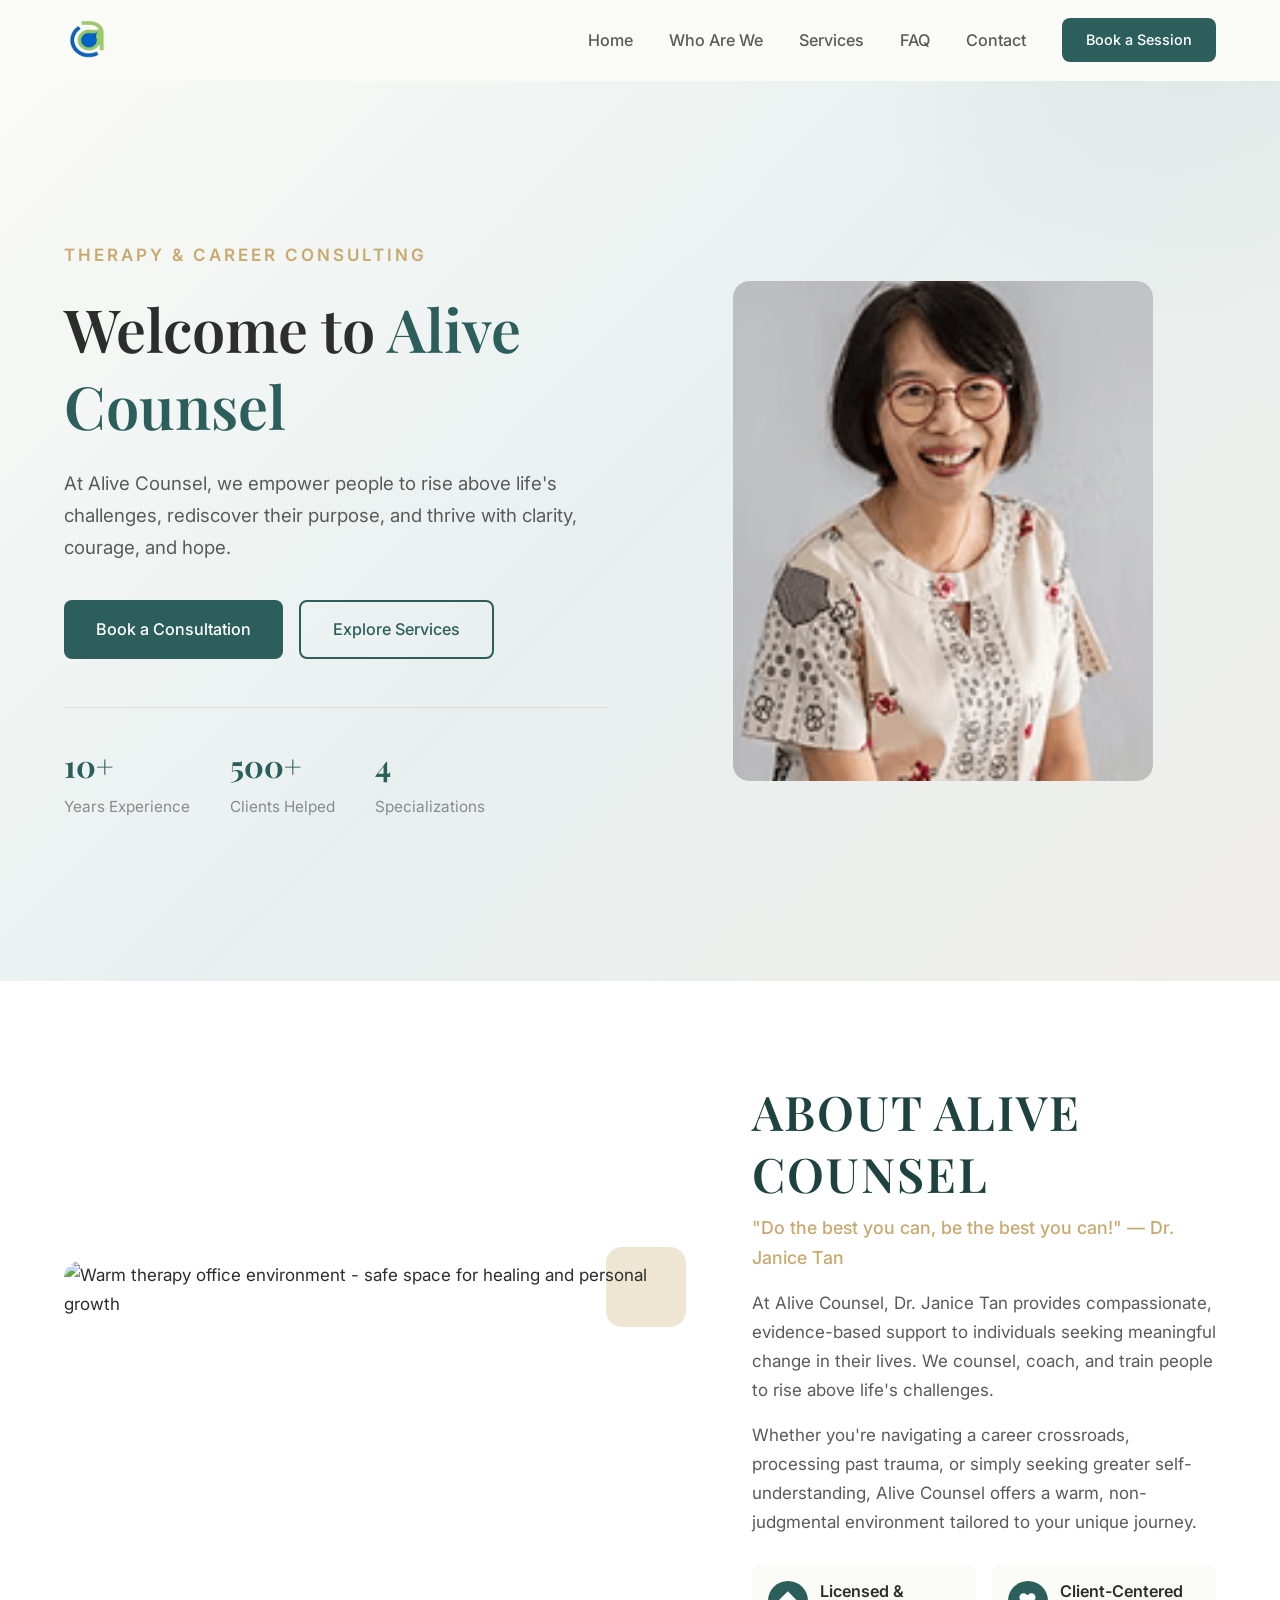
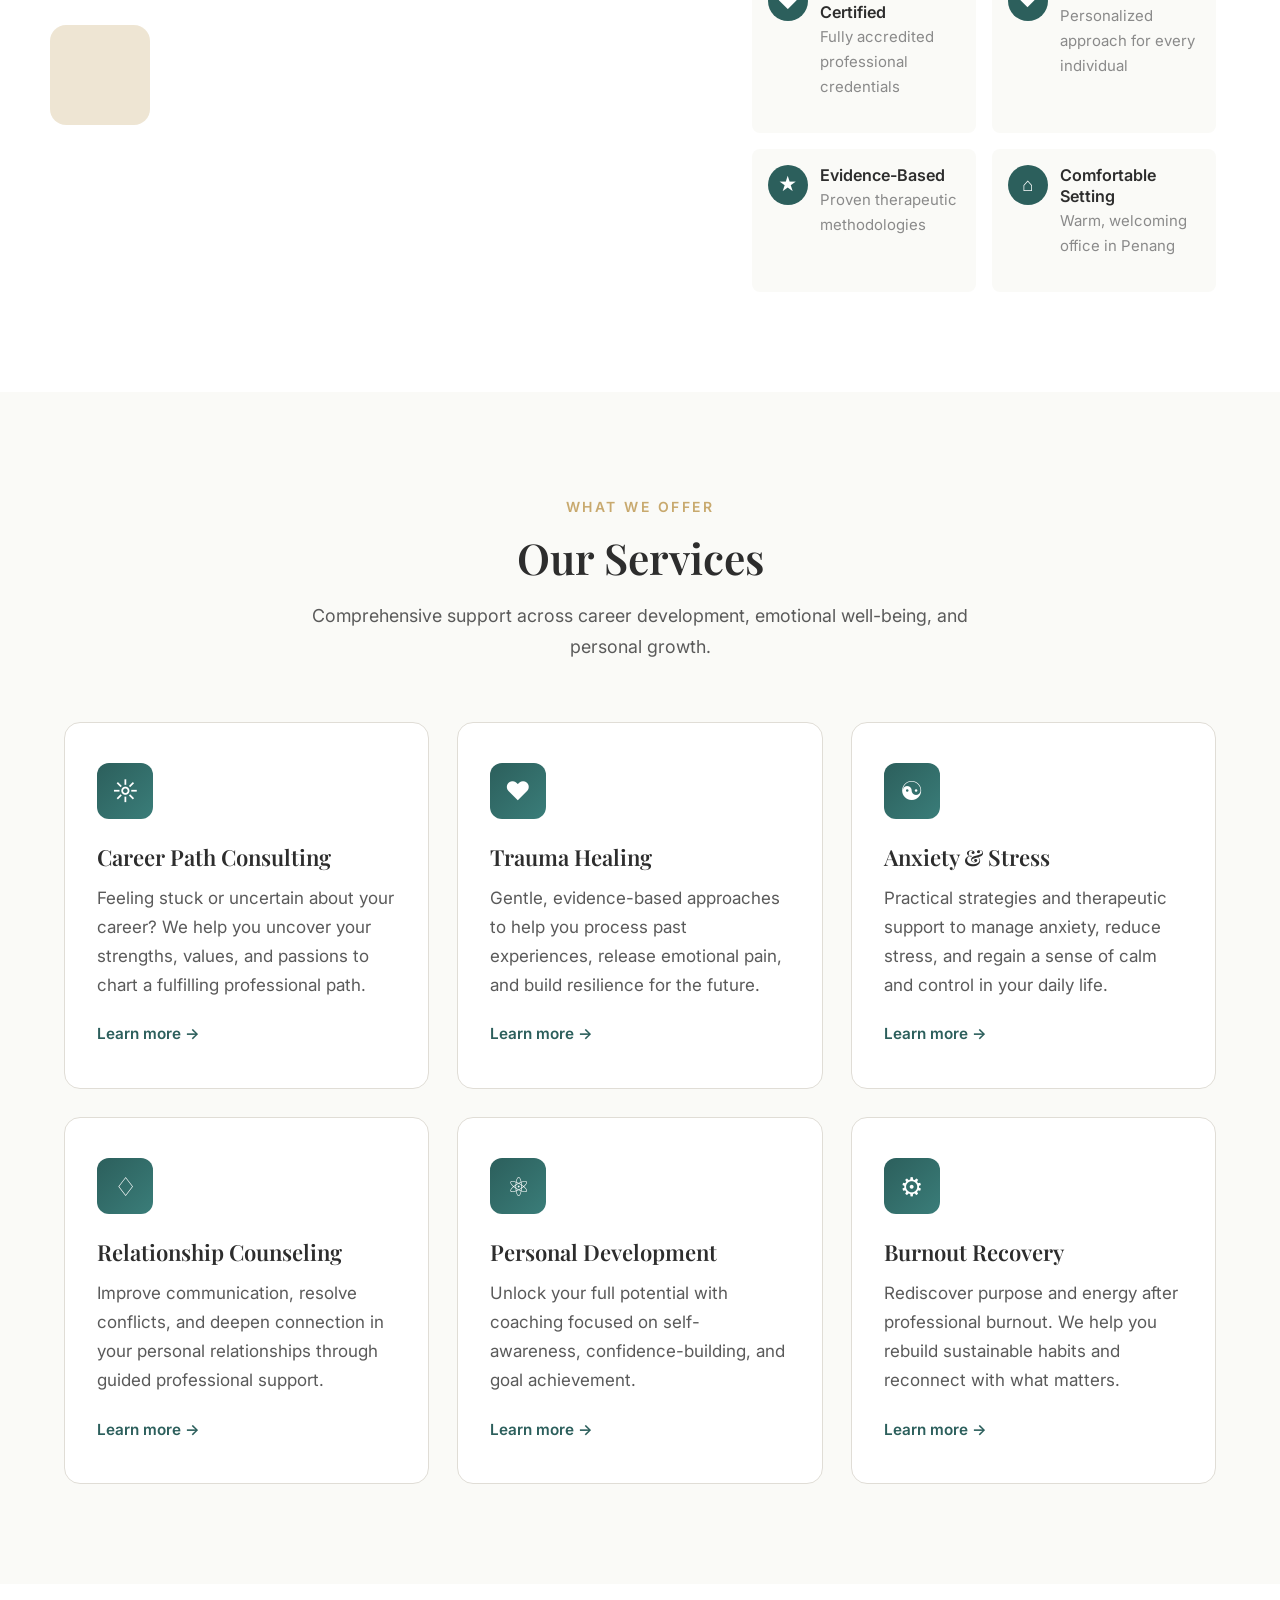
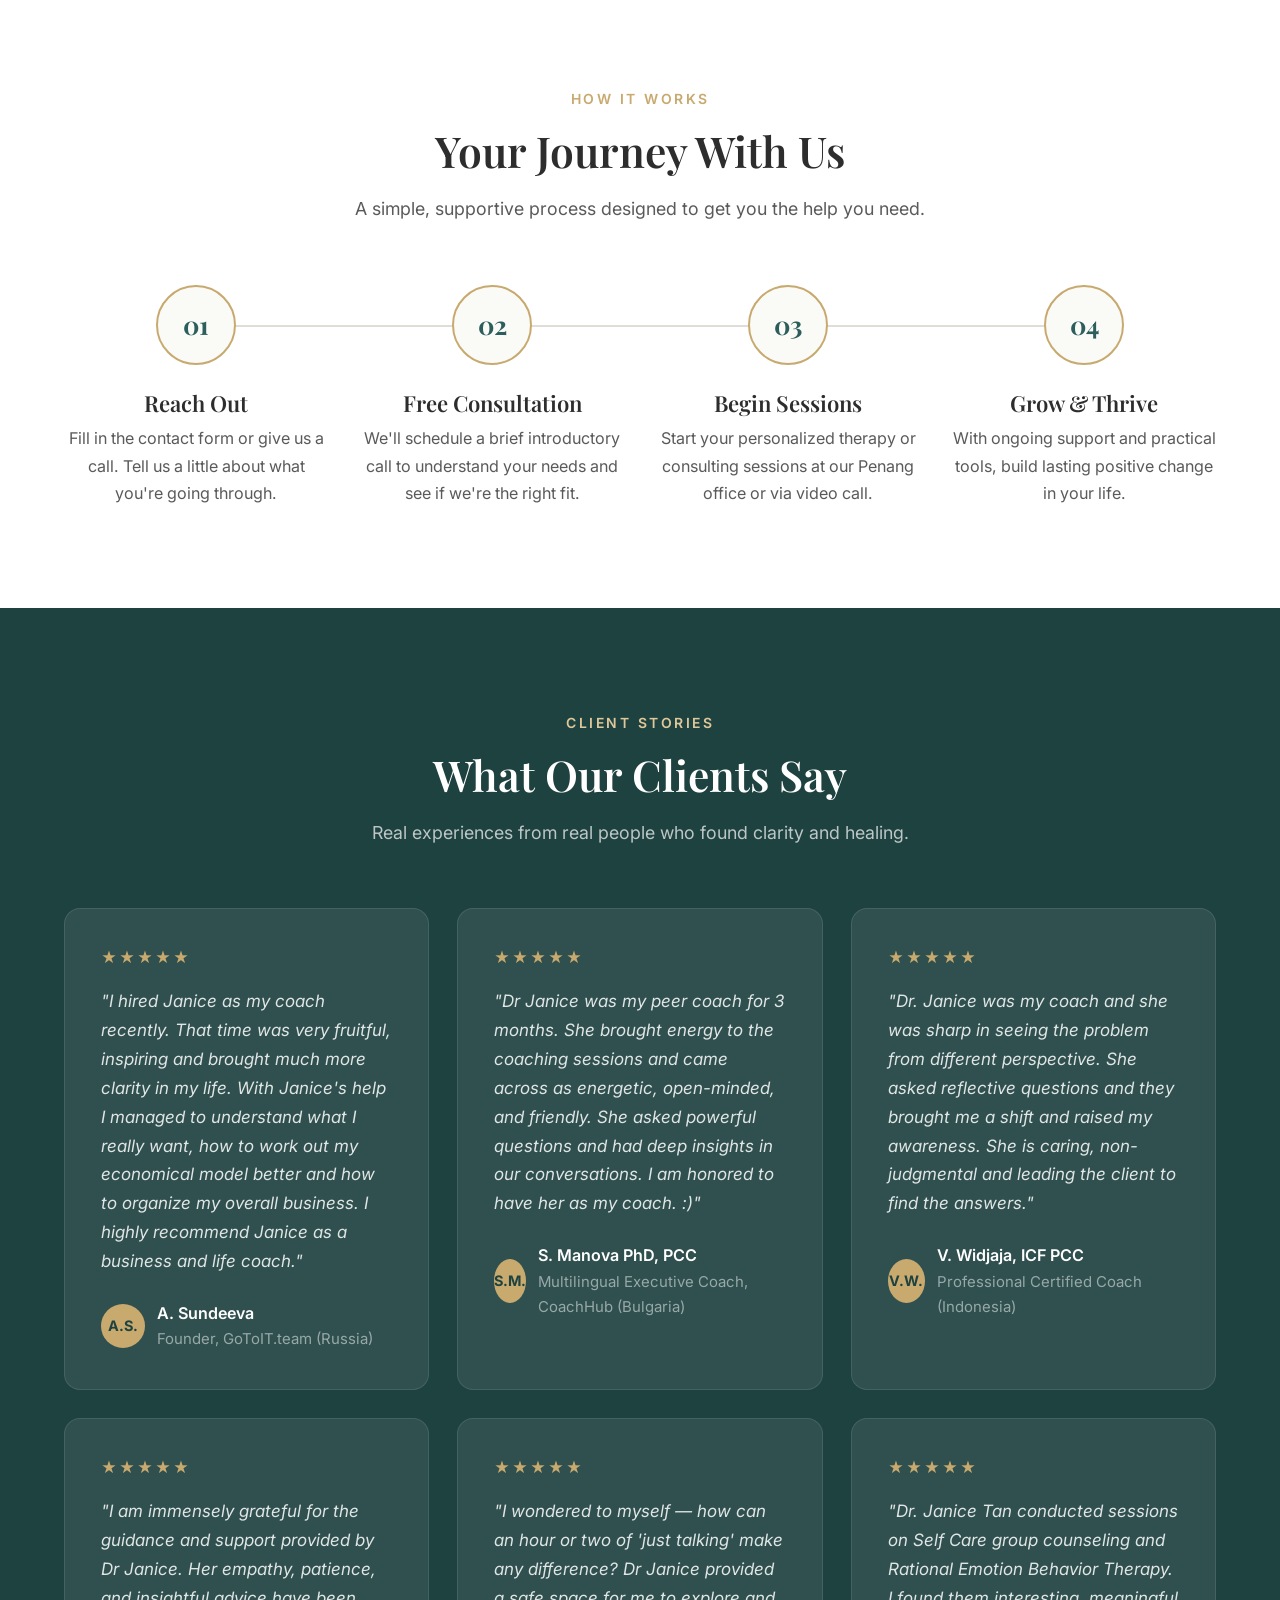
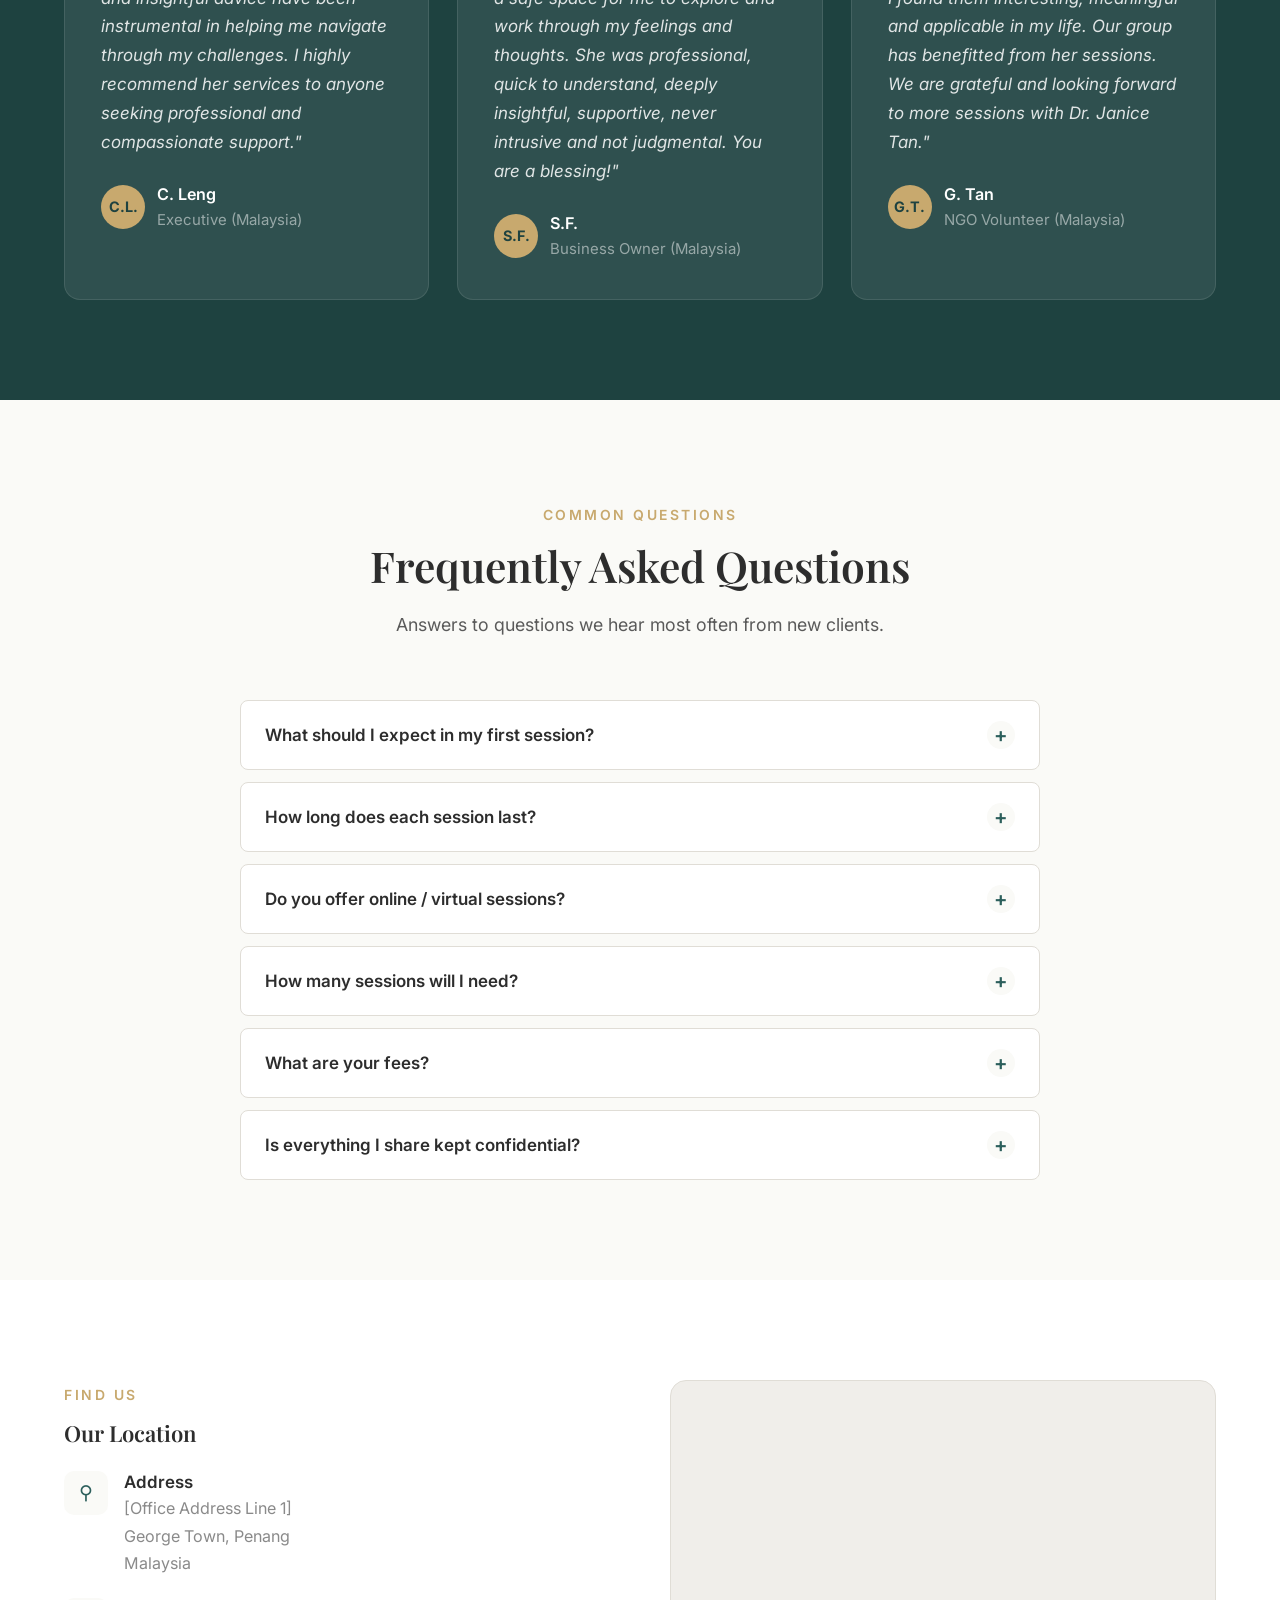
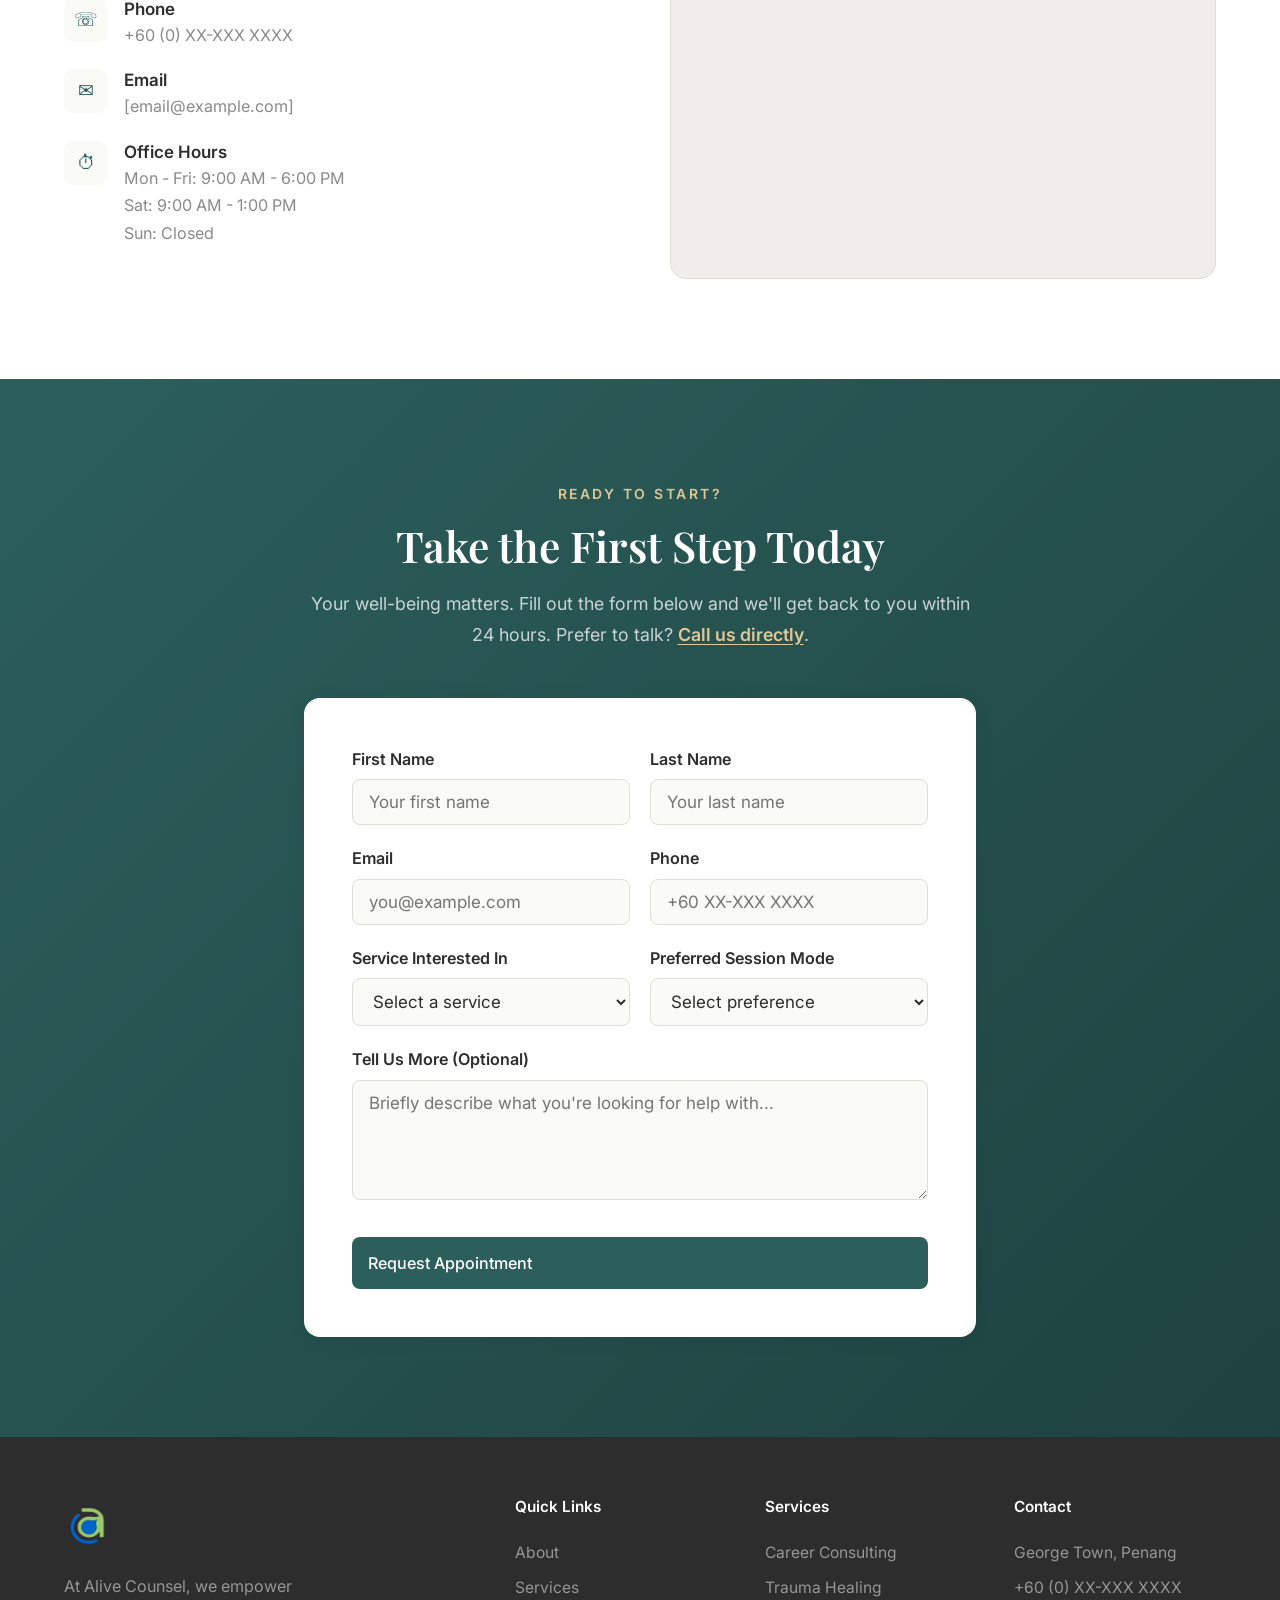
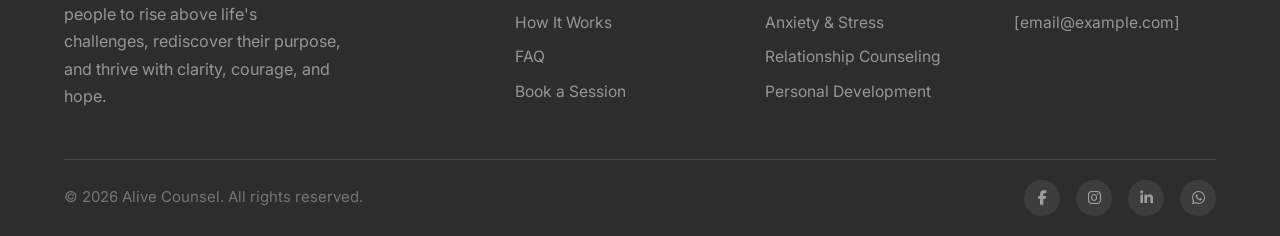
==== index.html @ e2c05054 "feat: initial Alive Counsel website Co-Authored-By: Claude Opus 4.6 <noreply@anthropic.com>" ====
<!DOCTYPE html>
<html lang="en">
<head>
  <meta charset="UTF-8">
  <meta name="viewport" content="width=device-width, initial-scale=1.0">
  <title>Alive Counsel | Counsel, Coach & Train - Dr. Janice Tan | Penang, Malaysia</title>
  <meta name="description" content="Alive Counsel empowers people to rise above life's challenges, rediscover their purpose, and thrive with clarity, courage, and hope. Counsel, Coach & Train with Dr. Janice Tan in Penang, Malaysia.">
  <meta name="keywords" content="counseling Penang, coaching Malaysia, training, Dr Janice Tan, Alive Counsel, life coach Penang, therapist Penang, career consulting Penang">
  <link rel="canonical" href="https://www.alivecounsel.com/">

  <!-- Open Graph -->
  <meta property="og:type" content="website">
  <meta property="og:title" content="Alive Counsel | Counsel, Coach & Train - Dr. Janice Tan">
  <meta property="og:description" content="At Alive Counsel, we empower people to rise above life's challenges, rediscover their purpose, and thrive with clarity, courage, and hope.">
  <meta property="og:url" content="https://www.alivecounsel.com/">
  <meta property="og:site_name" content="Alive Counsel - Dr. Janice Tan">
  <meta property="og:locale" content="en_MY">
  <meta property="og:image" content="https://www.alivecounsel.com/og-image.jpg">
  <meta property="og:image:width" content="1200">
  <meta property="og:image:height" content="630">
  <meta property="og:image:alt" content="Alive Counsel - Dr. Janice Tan - Counsel, Coach & Train">

  <!-- Twitter Card -->
  <meta name="twitter:card" content="summary_large_image">
  <meta name="twitter:title" content="Alive Counsel | Counsel, Coach & Train - Dr. Janice Tan">
  <meta name="twitter:description" content="At Alive Counsel, we empower people to rise above life's challenges, rediscover their purpose, and thrive with clarity, courage, and hope.">
  <meta name="twitter:image" content="https://www.alivecounsel.com/og-image.jpg">

  <!-- Favicon -->
  <link rel="icon" type="image/svg+xml" href="favicon.svg">
  <link rel="icon" type="image/png" sizes="32x32" href="favicon-32x32.png">
  <link rel="apple-touch-icon" sizes="180x180" href="apple-touch-icon.png">

  <link rel="preconnect" href="https://fonts.googleapis.com">
  <link rel="preconnect" href="https://fonts.gstatic.com" crossorigin>
  <link href="https://fonts.googleapis.com/css2?family=Inter:wght@400;500;600;700&family=Playfair+Display:wght@500;600;700&display=swap" rel="stylesheet">
  <link rel="stylesheet" href="style.css">
  <link rel="stylesheet" href="https://cdnjs.cloudflare.com/ajax/libs/font-awesome/6.5.1/css/all.min.css">

  <!-- Structured Data: LocalBusiness -->
  <script type="application/ld+json">
  {
    "@context": "https://schema.org",
    "@type": "ProfessionalService",
    "name": "Alive Counsel - Dr. Janice Tan",
    "description": "At Alive Counsel, we empower people to rise above life's challenges, rediscover their purpose, and thrive with clarity, courage, and hope. Counsel, Coach & Train.",
    "url": "https://www.alivecounsel.com",
    "telephone": "+60-0XX-XXX-XXXX",
    "email": "email@example.com",
    "address": {
      "@type": "PostalAddress",
      "streetAddress": "Office Address Line 1",
      "addressLocality": "George Town",
      "addressRegion": "Penang",
      "addressCountry": "MY"
    },
    "geo": {
      "@type": "GeoCoordinates",
      "latitude": 5.4370,
      "longitude": 100.3068
    },
    "openingHoursSpecification": [
      {
        "@type": "OpeningHoursSpecification",
        "dayOfWeek": ["Monday", "Tuesday", "Wednesday", "Thursday", "Friday"],
        "opens": "09:00",
        "closes": "18:00"
      },
      {
        "@type": "OpeningHoursSpecification",
        "dayOfWeek": "Saturday",
        "opens": "09:00",
        "closes": "13:00"
      }
    ],
    "priceRange": "$$",
    "image": "https://www.alivecounsel.com/og-image.jpg",
    "sameAs": []
  }
  </script>

  <!-- Structured Data: FAQPage -->
  <script type="application/ld+json">
  {
    "@context": "https://schema.org",
    "@type": "FAQPage",
    "mainEntity": [
      {
        "@type": "Question",
        "name": "What should I expect in my first session?",
        "acceptedAnswer": {
          "@type": "Answer",
          "text": "Your first session is all about getting to know each other. We'll discuss what brought you here, your goals, and any concerns you may have. There's no pressure to share more than you're comfortable with. It's a safe, confidential space."
        }
      },
      {
        "@type": "Question",
        "name": "How long does each session last?",
        "acceptedAnswer": {
          "@type": "Answer",
          "text": "Individual sessions typically run for 50-60 minutes. Career consulting sessions may be extended to 90 minutes depending on the scope of work. We'll agree on the best format during your initial consultation."
        }
      },
      {
        "@type": "Question",
        "name": "Do you offer online / virtual sessions?",
        "acceptedAnswer": {
          "@type": "Answer",
          "text": "Yes, we offer both in-person sessions at our Penang office and virtual sessions via secure video call. Virtual sessions are available for clients within Malaysia and internationally."
        }
      },
      {
        "@type": "Question",
        "name": "How many sessions will I need?",
        "acceptedAnswer": {
          "@type": "Answer",
          "text": "This varies greatly from person to person. Some clients find clarity in 4-6 sessions, while others benefit from longer-term support. We'll work together to create a plan that suits your needs and revisit it regularly."
        }
      },
      {
        "@type": "Question",
        "name": "What are your fees?",
        "acceptedAnswer": {
          "@type": "Answer",
          "text": "Session fees vary by service type. Please contact us for current pricing. We believe quality mental health support should be accessible and are happy to discuss options during your free initial consultation."
        }
      },
      {
        "@type": "Question",
        "name": "Is everything I share kept confidential?",
        "acceptedAnswer": {
          "@type": "Answer",
          "text": "Absolutely. Confidentiality is a cornerstone of our practice. Everything discussed in sessions is strictly confidential, with only the legal exceptions required by Malaysian law (e.g., imminent harm). We'll explain this in full during your first visit."
        }
      }
    ]
  }
  </script>
</head>
<body>

  <!-- ===== NAVBAR ===== -->
  <nav class="navbar" id="navbar">
    <div class="container">
      <a href="#" class="nav-logo"><img src="Assets/logo-removebg-preview.png" alt="Alive Counsel Logo"></a>
      <ul class="nav-links" id="navLinks">
        <li><a href="#hero">Home</a></li>
        <li><a href="#about">Who Are We</a></li>
        <li><a href="#services">Services</a></li>
        <li><a href="#faq">FAQ</a></li>
        <li><a href="#location">Contact</a></li>
        <li><a href="#contact" class="btn btn-primary nav-cta">Book a Session</a></li>
      </ul>
      <button class="mobile-toggle" id="mobileToggle" aria-label="Toggle menu">
        <span></span>
        <span></span>
        <span></span>
      </button>
    </div>
  </nav>

  <!-- ===== HERO ===== -->
  <section class="hero" id="hero">
    <div class="container">
      <div class="hero-content">
        <span class="section-label"> Therapy & Career Consulting</span>
        <h1>Welcome to <span>Alive Counsel</span></h1>
        <p>At Alive Counsel, we empower people to rise above life's challenges, rediscover their purpose, and thrive with clarity, courage, and hope.</p>
        <div class="hero-buttons">
          <a href="#contact" class="btn btn-primary">Book a Consultation</a>
          <a href="#services" class="btn btn-outline">Explore Services</a>
        </div>
        <div class="hero-stats">
          <div class="hero-stat">
            <strong>10+</strong>
            <span>Years Experience</span>
          </div>
          <div class="hero-stat">
            <strong>500+</strong>
            <span>Clients Helped</span>
          </div>
          <div class="hero-stat">
            <strong>4</strong>
            <span>Specializations</span>
          </div>
        </div>
      </div>
      <div class="hero-image">
        <div class="hero-image-wrapper">
          <img src="Assets/DrJanice.png" alt="Dr. Janice Tan - Alive Counsel" width="420" height="500" loading="eager">
        </div>
      </div>
    </div>
  </section>

  <!-- ===== ABOUT ===== -->
  <section class="about section" id="about">
    <div class="container">
      <div class="about-image-wrap">
        <div class="about-image">
          <img src="https://tandempsychology.com/wp-content/uploads/2024/02/AdobeStock_625050502-1024x758.jpeg" alt="Warm therapy office environment - safe space for healing and personal growth" width="1024" height="758" loading="lazy">
        </div>
      </div>
      <div class="about-content">
        <h2 class="about-title">About Alive Counsel</h2>
        <p class="about-subtitle">"Do the best you can, be the best you can!" &mdash; Dr. Janice Tan</p>
        <p>At Alive Counsel, Dr. Janice Tan provides compassionate, evidence-based support to individuals seeking meaningful change in their lives. We counsel, coach, and train people to rise above life's challenges.</p>
        <p>Whether you're navigating a career crossroads, processing past trauma, or simply seeking greater self-understanding, Alive Counsel offers a warm, non-judgmental environment tailored to your unique journey.</p>
        <div class="about-highlights">
          <div class="about-highlight">
            <div class="about-highlight-icon">&#9670;</div>
            <div>
              <h4>Licensed & Certified</h4>
              <p>Fully accredited professional credentials</p>
            </div>
          </div>
          <div class="about-highlight">
            <div class="about-highlight-icon">&#9829;</div>
            <div>
              <h4>Client-Centered</h4>
              <p>Personalized approach for every individual</p>
            </div>
          </div>
          <div class="about-highlight">
            <div class="about-highlight-icon">&#9733;</div>
            <div>
              <h4>Evidence-Based</h4>
              <p>Proven therapeutic methodologies</p>
            </div>
          </div>
          <div class="about-highlight">
            <div class="about-highlight-icon">&#8962;</div>
            <div>
              <h4>Comfortable Setting</h4>
              <p>Warm, welcoming office in Penang</p>
            </div>
          </div>
        </div>
      </div>
    </div>
  </section>

  <!-- ===== SERVICES ===== -->
  <section class="services section" id="services">
    <div class="container">
      <div class="section-header">
        <span class="section-label">What We Offer</span>
        <h2>Our Services</h2>
        <p>Comprehensive support across career development, emotional well-being, and personal growth.</p>
      </div>
      <div class="services-grid">

        <div class="service-card">
          <div class="service-icon">&#9788;</div>
          <h3>Career Path Consulting</h3>
          <p>Feeling stuck or uncertain about your career? We help you uncover your strengths, values, and passions to chart a fulfilling professional path.</p>
          <a href="#contact" class="service-link">Learn more &rarr;</a>
        </div>

        <div class="service-card">
          <div class="service-icon">&#10084;</div>
          <h3>Trauma Healing</h3>
          <p>Gentle, evidence-based approaches to help you process past experiences, release emotional pain, and build resilience for the future.</p>
          <a href="#contact" class="service-link">Learn more &rarr;</a>
        </div>

        <div class="service-card">
          <div class="service-icon">&#9775;</div>
          <h3>Anxiety & Stress</h3>
          <p>Practical strategies and therapeutic support to manage anxiety, reduce stress, and regain a sense of calm and control in your daily life.</p>
          <a href="#contact" class="service-link">Learn more &rarr;</a>
        </div>

        <div class="service-card">
          <div class="service-icon">&#9826;</div>
          <h3>Relationship Counseling</h3>
          <p>Improve communication, resolve conflicts, and deepen connection in your personal relationships through guided professional support.</p>
          <a href="#contact" class="service-link">Learn more &rarr;</a>
        </div>

        <div class="service-card">
          <div class="service-icon">&#9883;</div>
          <h3>Personal Development</h3>
          <p>Unlock your full potential with coaching focused on self-awareness, confidence-building, and goal achievement.</p>
          <a href="#contact" class="service-link">Learn more &rarr;</a>
        </div>

        <div class="service-card">
          <div class="service-icon">&#9881;</div>
          <h3>Burnout Recovery</h3>
          <p>Rediscover purpose and energy after professional burnout. We help you rebuild sustainable habits and reconnect with what matters.</p>
          <a href="#contact" class="service-link">Learn more &rarr;</a>
        </div>

      </div>
    </div>
  </section>

  <!-- ===== HOW IT WORKS ===== -->
  <section class="process section" id="process">
    <div class="container">
      <div class="section-header">
        <span class="section-label">How It Works</span>
        <h2>Your Journey With Us</h2>
        <p>A simple, supportive process designed to get you the help you need.</p>
      </div>
      <div class="process-steps">
        <div class="process-step">
          <div class="step-number">01</div>
          <h3>Reach Out</h3>
          <p>Fill in the contact form or give us a call. Tell us a little about what you're going through.</p>
        </div>
        <div class="process-step">
          <div class="step-number">02</div>
          <h3>Free Consultation</h3>
          <p>We'll schedule a brief introductory call to understand your needs and see if we're the right fit.</p>
        </div>
        <div class="process-step">
          <div class="step-number">03</div>
          <h3>Begin Sessions</h3>
          <p>Start your personalized therapy or consulting sessions at our Penang office or via video call.</p>
        </div>
        <div class="process-step">
          <div class="step-number">04</div>
          <h3>Grow & Thrive</h3>
          <p>With ongoing support and practical tools, build lasting positive change in your life.</p>
        </div>
      </div>
    </div>
  </section>

  <!-- ===== TESTIMONIALS ===== -->
  <section class="testimonials section" id="testimonials">
    <div class="container">
      <div class="section-header">
        <span class="section-label">Client Stories</span>
        <h2>What Our Clients Say</h2>
        <p>Real experiences from real people who found clarity and healing.</p>
      </div>
      <div class="testimonials-grid">
        <div class="testimonial-card">
          <div class="testimonial-stars">&#9733;&#9733;&#9733;&#9733;&#9733;</div>
          <blockquote>"I hired Janice as my coach recently. That time was very fruitful, inspiring and brought much more clarity in my life. With Janice's help I managed to understand what I really want, how to work out my economical model better and how to organize my overall business. I highly recommend Janice as a business and life coach."</blockquote>
          <div class="testimonial-author">
            <div class="testimonial-avatar">A.S.</div>
            <div>
              <div class="testimonial-name">A. Sundeeva</div>
              <div class="testimonial-role">Founder, GoToIT.team (Russia)</div>
            </div>
          </div>
        </div>
        <div class="testimonial-card">
          <div class="testimonial-stars">&#9733;&#9733;&#9733;&#9733;&#9733;</div>
          <blockquote>"Dr Janice was my peer coach for 3 months. She brought energy to the coaching sessions and came across as energetic, open-minded, and friendly. She asked powerful questions and had deep insights in our conversations. I am honored to have her as my coach. :)"</blockquote>
          <div class="testimonial-author">
            <div class="testimonial-avatar">S.M.</div>
            <div>
              <div class="testimonial-name">S. Manova PhD, PCC</div>
              <div class="testimonial-role">Multilingual Executive Coach, CoachHub (Bulgaria)</div>
            </div>
          </div>
        </div>
        <div class="testimonial-card">
          <div class="testimonial-stars">&#9733;&#9733;&#9733;&#9733;&#9733;</div>
          <blockquote>"Dr. Janice was my coach and she was sharp in seeing the problem from different perspective. She asked reflective questions and they brought me a shift and raised my awareness. She is caring, non-judgmental and leading the client to find the answers."</blockquote>
          <div class="testimonial-author">
            <div class="testimonial-avatar">V.W.</div>
            <div>
              <div class="testimonial-name">V. Widjaja, ICF PCC</div>
              <div class="testimonial-role">Professional Certified Coach (Indonesia)</div>
            </div>
          </div>
        </div>
        <div class="testimonial-card">
          <div class="testimonial-stars">&#9733;&#9733;&#9733;&#9733;&#9733;</div>
          <blockquote>"I am immensely grateful for the guidance and support provided by Dr Janice. Her empathy, patience, and insightful advice have been instrumental in helping me navigate through my challenges. I highly recommend her services to anyone seeking professional and compassionate support."</blockquote>
          <div class="testimonial-author">
            <div class="testimonial-avatar">C.L.</div>
            <div>
              <div class="testimonial-name">C. Leng</div>
              <div class="testimonial-role">Executive (Malaysia)</div>
            </div>
          </div>
        </div>
        <div class="testimonial-card">
          <div class="testimonial-stars">&#9733;&#9733;&#9733;&#9733;&#9733;</div>
          <blockquote>"I wondered to myself &mdash; how can an hour or two of 'just talking' make any difference? Dr Janice provided a safe space for me to explore and work through my feelings and thoughts. She was professional, quick to understand, deeply insightful, supportive, never intrusive and not judgmental. You are a blessing!"</blockquote>
          <div class="testimonial-author">
            <div class="testimonial-avatar">S.F.</div>
            <div>
              <div class="testimonial-name">S.F.</div>
              <div class="testimonial-role">Business Owner (Malaysia)</div>
            </div>
          </div>
        </div>
        <div class="testimonial-card">
          <div class="testimonial-stars">&#9733;&#9733;&#9733;&#9733;&#9733;</div>
          <blockquote>"Dr. Janice Tan conducted sessions on Self Care group counseling and Rational Emotion Behavior Therapy. I found them interesting, meaningful and applicable in my life. Our group has benefitted from her sessions. We are grateful and looking forward to more sessions with Dr. Janice Tan."</blockquote>
          <div class="testimonial-author">
            <div class="testimonial-avatar">G.T.</div>
            <div>
              <div class="testimonial-name">G. Tan</div>
              <div class="testimonial-role">NGO Volunteer (Malaysia)</div>
            </div>
          </div>
        </div>
      </div>
    </div>
  </section>

  <!-- ===== FAQ ===== -->
  <section class="faq section" id="faq">
    <div class="container">
      <div class="section-header">
        <span class="section-label">Common Questions</span>
        <h2>Frequently Asked Questions</h2>
        <p>Answers to questions we hear most often from new clients.</p>
      </div>
      <div class="faq-grid">

        <div class="faq-item">
          <button class="faq-question">
            What should I expect in my first session?
            <span class="faq-icon">+</span>
          </button>
          <div class="faq-answer">
            <div class="faq-answer-inner">Your first session is all about getting to know each other. We'll discuss what brought you here, your goals, and any concerns you may have. There's no pressure to share more than you're comfortable with. It's a safe, confidential space.</div>
          </div>
        </div>

        <div class="faq-item">
          <button class="faq-question">
            How long does each session last?
            <span class="faq-icon">+</span>
          </button>
          <div class="faq-answer">
            <div class="faq-answer-inner">Individual sessions typically run for 50-60 minutes. Career consulting sessions may be extended to 90 minutes depending on the scope of work. We'll agree on the best format during your initial consultation.</div>
          </div>
        </div>

        <div class="faq-item">
          <button class="faq-question">
            Do you offer online / virtual sessions?
            <span class="faq-icon">+</span>
          </button>
          <div class="faq-answer">
            <div class="faq-answer-inner">Yes, we offer both in-person sessions at our Penang office and virtual sessions via secure video call. Virtual sessions are available for clients within Malaysia and internationally.</div>
          </div>
        </div>

        <div class="faq-item">
          <button class="faq-question">
            How many sessions will I need?
            <span class="faq-icon">+</span>
          </button>
          <div class="faq-answer">
            <div class="faq-answer-inner">This varies greatly from person to person. Some clients find clarity in 4-6 sessions, while others benefit from longer-term support. We'll work together to create a plan that suits your needs and revisit it regularly.</div>
          </div>
        </div>

        <div class="faq-item">
          <button class="faq-question">
            What are your fees?
            <span class="faq-icon">+</span>
          </button>
          <div class="faq-answer">
            <div class="faq-answer-inner">Session fees vary by service type. Please contact us for current pricing. We believe quality mental health support should be accessible and are happy to discuss options during your free initial consultation.</div>
          </div>
        </div>

        <div class="faq-item">
          <button class="faq-question">
            Is everything I share kept confidential?
            <span class="faq-icon">+</span>
          </button>
          <div class="faq-answer">
            <div class="faq-answer-inner">Absolutely. Confidentiality is a cornerstone of our practice. Everything discussed in sessions is strictly confidential, with only the legal exceptions required by Malaysian law (e.g., imminent harm). We'll explain this in full during your first visit.</div>
          </div>
        </div>

      </div>
    </div>
  </section>

  <!-- ===== LOCATION ===== -->
  <section class="location section" id="location">
    <div class="container">
      <div class="location-info">
        <span class="section-label">Find Us</span>
        <h3>Our Location</h3>
        <div class="location-details">
          <div class="location-item">
            <div class="location-icon">&#9906;</div>
            <div>
              <h4>Address</h4>
              <p>[Office Address Line 1]<br>George Town, Penang<br>Malaysia</p>
            </div>
          </div>
          <div class="location-item">
            <div class="location-icon">&#9743;</div>
            <div>
              <h4>Phone</h4>
              <p>+60 (0) XX-XXX XXXX</p>
            </div>
          </div>
          <div class="location-item">
            <div class="location-icon">&#9993;</div>
            <div>
              <h4>Email</h4>
              <p>[email@example.com]</p>
            </div>
          </div>
          <div class="location-item">
            <div class="location-icon">&#9201;</div>
            <div>
              <h4>Office Hours</h4>
              <p>Mon - Fri: 9:00 AM - 6:00 PM<br>Sat: 9:00 AM - 1:00 PM<br>Sun: Closed</p>
            </div>
          </div>
        </div>
      </div>
      <div class="location-map" style="padding: 0; overflow: hidden;">
        <img src="map-screenshot.png" alt="Google Maps - Gurney, Penang" class="location-map-print" style="display: none;">
        <iframe
          src="https://www.google.com/maps/embed?pb=!1m18!1m12!1m3!1d3971.9536!2d100.3068!3d5.4370!2m3!1f0!2f0!3f0!3m2!1i1024!2i768!4f13.1!3m3!1m2!1s0x304ac13e3a0b0e5b%3A0x7a5b69a5c3d5c8a!2sGurney%20Plaza!5e0!3m2!1sen!2smy!4v1700000000000"
          title="Alive Counsel office location on Google Maps - Gurney area, George Town, Penang"
          width="100%"
          height="100%"
          style="border: 0; display: block;"
          allowfullscreen=""
          loading="lazy"
          referrerpolicy="no-referrer-when-downgrade">
        </iframe>
      </div>
    </div>
  </section>

  <!-- ===== BOOK AN APPOINTMENT ===== -->
  <section class="booking-combined section" id="contact">
    <div class="container">
      <div class="booking-combined-header">
        <span class="section-label">Ready to Start?</span>
        <h2>Take the First Step Today</h2>
        <p>Your well-being matters. Fill out the form below and we'll get back to you within 24 hours. Prefer to talk? <a href="tel:+60000000000" class="booking-phone-link">Call us directly</a>.</p>
      </div>
      <form class="contact-form" action="#" method="POST">
        <div class="form-row">
          <div class="form-group">
            <label for="firstName">First Name</label>
            <input type="text" id="firstName" name="firstName" placeholder="Your first name" required>
          </div>
          <div class="form-group">
            <label for="lastName">Last Name</label>
            <input type="text" id="lastName" name="lastName" placeholder="Your last name" required>
          </div>
        </div>
        <div class="form-row">
          <div class="form-group">
            <label for="email">Email</label>
            <input type="email" id="email" name="email" placeholder="you@example.com" required>
          </div>
          <div class="form-group">
            <label for="phone">Phone</label>
            <input type="tel" id="phone" name="phone" placeholder="+60 XX-XXX XXXX">
          </div>
        </div>
        <div class="form-row">
          <div class="form-group">
            <label for="service">Service Interested In</label>
            <select id="service" name="service" required>
              <option value="" disabled selected>Select a service</option>
              <option value="career">Career Path Consulting</option>
              <option value="trauma">Trauma Healing</option>
              <option value="anxiety">Anxiety & Stress Management</option>
              <option value="relationship">Relationship Counseling</option>
              <option value="personal">Personal Development</option>
              <option value="burnout">Burnout Recovery</option>
              <option value="other">Other / Not Sure</option>
            </select>
          </div>
          <div class="form-group">
            <label for="preferredMode">Preferred Session Mode</label>
            <select id="preferredMode" name="preferredMode">
              <option value="" disabled selected>Select preference</option>
              <option value="in-person">In-Person (Penang Office)</option>
              <option value="online">Online / Video Call</option>
              <option value="either">No Preference</option>
            </select>
          </div>
        </div>
        <div class="form-group">
          <label for="message">Tell Us More (Optional)</label>
          <textarea id="message" name="message" placeholder="Briefly describe what you're looking for help with..."></textarea>
        </div>
        <button type="submit" class="btn btn-primary form-submit">Request Appointment</button>
      </form>
    </div>
  </section>

  <!-- ===== FOOTER ===== -->
  <footer class="footer">
    <div class="container">
      <div class="footer-grid">
        <div class="footer-brand">
          <a href="#" class="nav-logo"><img src="Assets/logo-removebg-preview.png" alt="Alive Counsel Logo"></a>
          <p>At Alive Counsel, we empower people to rise above life's challenges, rediscover their purpose, and thrive with clarity, courage, and hope.</p>
        </div>
        <div class="footer-col">
          <h4>Quick Links</h4>
          <a href="#about">About</a>
          <a href="#services">Services</a>
          <a href="#process">How It Works</a>
          <a href="#faq">FAQ</a>
          <a href="#contact">Book a Session</a>
        </div>
        <div class="footer-col">
          <h4>Services</h4>
          <a href="#services">Career Consulting</a>
          <a href="#services">Trauma Healing</a>
          <a href="#services">Anxiety & Stress</a>
          <a href="#services">Relationship Counseling</a>
          <a href="#services">Personal Development</a>
        </div>
        <div class="footer-col">
          <h4>Contact</h4>
          <a href="#">George Town, Penang</a>
          <a href="tel:+60000000000">+60 (0) XX-XXX XXXX</a>
          <a href="mailto:email@example.com">[email@example.com]</a>
        </div>
      </div>
      <div class="footer-bottom">
        <span>&copy; 2026 Alive Counsel. All rights reserved.</span>
        <div class="footer-socials">
          <a href="#" aria-label="Facebook"><i class="fab fa-facebook-f"></i></a>
          <a href="#" aria-label="Instagram"><i class="fab fa-instagram"></i></a>
          <a href="#" aria-label="LinkedIn"><i class="fab fa-linkedin-in"></i></a>
          <a href="#" aria-label="WhatsApp"><i class="fab fa-whatsapp"></i></a>
        </div>
      </div>
    </div>
  </footer>

  <!-- ===== SCRIPTS ===== -->
  <script>
    // Navbar scroll effect
    const navbar = document.getElementById('navbar');
    window.addEventListener('scroll', () => {
      navbar.classList.toggle('scrolled', window.scrollY > 50);
    });

    // Mobile menu toggle
    const mobileToggle = document.getElementById('mobileToggle');
    const navLinks = document.getElementById('navLinks');
    mobileToggle.addEventListener('click', () => {
      navLinks.classList.toggle('open');
    });

    // Close mobile menu on link click
    navLinks.querySelectorAll('a').forEach(link => {
      link.addEventListener('click', () => {
        navLinks.classList.remove('open');
      });
    });

    // FAQ accordion
    document.querySelectorAll('.faq-question').forEach(btn => {
      btn.addEventListener('click', () => {
        const item = btn.parentElement;
        const isActive = item.classList.contains('active');

        // Close all
        document.querySelectorAll('.faq-item').forEach(i => i.classList.remove('active'));

        // Open clicked (if it wasn't already open)
        if (!isActive) {
          item.classList.add('active');
        }
      });
    });

    // Smooth scroll for anchor links
    document.querySelectorAll('a[href^="#"]').forEach(anchor => {
      anchor.addEventListener('click', function (e) {
        const target = document.querySelector(this.getAttribute('href'));
        if (target) {
          e.preventDefault();
          const offset = 80;
          const top = target.getBoundingClientRect().top + window.pageYOffset - offset;
          window.scrollTo({ top, behavior: 'smooth' });
        }
      });
    });

    // Scroll reveal animations
    const revealElements = document.querySelectorAll('.section, .service-card, .testimonial-card, .process-step, .faq-item');

    // Add stagger delays to grouped items
    document.querySelectorAll('.services-grid, .testimonials-grid, .process-steps, .faq-grid').forEach(group => {
      group.children && [...group.children].forEach((child, i) => {
        child.style.setProperty('--reveal-delay', i);
      });
    });

    const revealObserver = new IntersectionObserver((entries) => {
      entries.forEach(entry => {
        if (entry.isIntersecting) {
          entry.target.classList.add('revealed');
          revealObserver.unobserve(entry.target);
        }
      });
    }, { threshold: 0.15 });

    revealElements.forEach(el => revealObserver.observe(el));
  </script>

</body>
</html>
---- style.css ----
/* ===== RESET & BASE ===== */
*,
*::before,
*::after {
  margin: 0;
  padding: 0;
  box-sizing: border-box;
}

:root {
  --primary: #2c5f5c;
  --primary-light: #3a7d79;
  --primary-dark: #1e4240;
  --accent: #c8a96e;
  --accent-light: #dfc799;
  --bg: #fafaf7;
  --bg-alt: #f0eeea;
  --text: #2d2d2d;
  --text-light: #5a5a5a;
  --text-muted: #8a8a8a;
  --white: #ffffff;
  --border: #e0ddd6;
  --shadow: 0 2px 20px rgba(0, 0, 0, 0.06);
  --shadow-lg: 0 8px 40px rgba(0, 0, 0, 0.1);
  --radius: 8px;
  --radius-lg: 16px;
  --transition: 0.3s ease;
  --max-width: 1200px;
  --font-heading: 'Playfair Display', Georgia, serif;
  --font-body: 'Inter', -apple-system, BlinkMacSystemFont, sans-serif;
}

html {
  scroll-behavior: smooth;
  font-size: 17px;
}

body {
  font-family: var(--font-body);
  color: var(--text);
  background: var(--bg);
  line-height: 1.7;
  -webkit-font-smoothing: antialiased;
}

img {
  max-width: 100%;
  display: block;
}

a {
  text-decoration: none;
  color: inherit;
  transition: color var(--transition);
}

ul {
  list-style: none;
}

/* ===== TYPOGRAPHY ===== */
h1, h2, h3, h4 {
  font-family: var(--font-heading);
  font-weight: 600;
  line-height: 1.3;
  color: var(--text);
}

h1 { font-size: clamp(2.2rem, 5vw, 3.5rem); }
h2 { font-size: clamp(1.8rem, 3.5vw, 2.5rem); }
h3 { font-size: 1.3rem; }
h4 { font-size: 1.1rem; }

p {
  color: var(--text-light);
  max-width: 680px;
}

/* ===== UTILITY ===== */
.container {
  max-width: var(--max-width);
  margin: 0 auto;
  padding: 0 24px;
}

.section {
  padding: 100px 0;
}

.section-header {
  text-align: center;
  margin-bottom: 60px;
}

.section-header p {
  margin: 16px auto 0;
  font-size: 1.05rem;
}

.section-label {
  display: inline-block;
  font-size: 0.82rem;
  font-weight: 600;
  letter-spacing: 2.5px;
  text-transform: uppercase;
  color: var(--accent);
  margin-bottom: 12px;
}

.btn {
  display: inline-flex;
  align-items: center;
  gap: 8px;
  padding: 14px 32px;
  border-radius: var(--radius);
  font-family: var(--font-body);
  font-size: 0.95rem;
  font-weight: 500;
  cursor: pointer;
  border: none;
  transition: all var(--transition);
}

.btn-primary {
  background: var(--primary);
  color: var(--white);
}

.btn-primary:hover {
  background: var(--primary-light);
}

.btn-outline {
  background: transparent;
  color: var(--primary);
  border: 2px solid var(--primary);
}

.btn-outline:hover {
  background: var(--primary);
  color: var(--white);
}

.btn-accent {
  background: var(--accent);
  color: var(--white);
}

.btn-accent:hover {
  background: var(--accent-light);
  color: var(--text);
}

/* ===== SCROLL REVEAL ===== */
.section,
.service-card,
.testimonial-card,
.process-step,
.faq-item {
  opacity: 0;
  transform: translateY(30px);
  transition: opacity 0.6s ease, transform 0.6s ease;
}

.service-card,
.testimonial-card,
.process-step,
.faq-item {
  transition-delay: calc(var(--reveal-delay, 0) * 0.1s);
}

.revealed {
  opacity: 1;
  transform: translateY(0);
}

/* ===== NAVBAR ===== */
@media print {
  .navbar {
    position: relative;
  }
  .hero {
    padding-top: 0;
  }
  .location-map iframe {
    display: none;
  }
  .location-map-print {
    display: block !important;
    width: 100%;
    height: 100%;
    object-fit: cover;
    border-radius: var(--radius-lg);
  }
}

.navbar {
  position: relative;
  top: 0;
  left: 0;
  width: 100%;
  z-index: 1000;
  background: rgba(250, 250, 247, 0.95);
  backdrop-filter: blur(10px);
  border-bottom: 1px solid transparent;
  transition: all var(--transition);
}

.navbar.scrolled {
  border-bottom-color: var(--border);
  box-shadow: var(--shadow);
}

.navbar .container {
  display: flex;
  align-items: center;
  justify-content: space-between;
  height: 80px;
}

.nav-logo {
  font-family: var(--font-heading);
  font-size: 1.4rem;
  font-weight: 700;
  color: var(--primary);
}

.nav-logo img {
  height: 60px;
}

.nav-logo span {
  color: var(--accent);
}

.nav-links {
  display: flex;
  align-items: center;
  gap: 36px;
}

.nav-links a {
  font-size: 0.95rem;
  font-weight: 500;
  color: var(--text-light);
  position: relative;
}

.nav-links a::after {
  content: '';
  position: absolute;
  bottom: -4px;
  left: 0;
  width: 0;
  height: 2px;
  background: var(--accent);
  transition: width var(--transition);
}

.nav-links a:hover {
  color: var(--primary);
}

.nav-links a:hover::after {
  width: 100%;
}

.nav-cta {
  padding: 10px 24px !important;
  font-size: 0.85rem !important;
  color: var(--white) !important;
}

.mobile-toggle {
  display: none;
  flex-direction: column;
  gap: 5px;
  background: none;
  border: none;
  cursor: pointer;
  padding: 4px;
}

.mobile-toggle span {
  display: block;
  width: 24px;
  height: 2px;
  background: var(--text);
  transition: all var(--transition);
}

/* ===== HERO ===== */
.hero {
  min-height: 100vh;
  display: flex;
  align-items: center;
  padding-top: 0;
  background: linear-gradient(135deg, var(--bg) 0%, #e8f0ef 50%, var(--bg-alt) 100%);
  position: relative;
  overflow: hidden;
}

.hero::before {
  content: '';
  position: absolute;
  top: -50%;
  right: -20%;
  width: 700px;
  height: 700px;
  border-radius: 50%;
  background: radial-gradient(circle, rgba(44, 95, 92, 0.06) 0%, transparent 70%);
  pointer-events: none;
}

.hero .container {
  display: grid;
  grid-template-columns: 1fr 1fr;
  gap: 60px;
  align-items: center;
}

.hero-content {
  max-width: 560px;
}

.hero-content .section-label {
  margin-bottom: 20px;
  font-size: 1rem;
  letter-spacing: 3px;
}

.hero-content h1 {
  margin-bottom: 24px;
}

.hero-content h1 span {
  color: var(--primary);
}

.hero-content p {
  font-size: 1.1rem;
  margin-bottom: 36px;
}

.hero-buttons {
  display: flex;
  gap: 16px;
  flex-wrap: wrap;
}

.hero-stats {
  display: flex;
  gap: 40px;
  margin-top: 48px;
  padding-top: 32px;
  border-top: 1px solid var(--border);
}

.hero-stat strong {
  display: block;
  font-family: var(--font-heading);
  font-size: 1.8rem;
  color: var(--primary);
}

.hero-stat span {
  font-size: 0.9rem;
  color: var(--text-muted);
}

.hero-image {
  display: flex;
  justify-content: center;
  align-items: center;
}

.hero-image-wrapper {
  width: 420px;
  height: 500px;
  border-radius: var(--radius-lg);
  background: transparent;
  display: flex;
  align-items: center;
  justify-content: center;
  color: var(--white);
  font-size: 1rem;
  text-align: center;
  padding: 0;
  position: relative;
  overflow: hidden;
}

.hero-image-wrapper img {
  width: 100%;
  height: 100%;
  object-fit: cover;
  border-radius: var(--radius-lg);
}


/* ===== ABOUT ===== */
.about {
  background: var(--white);
  overflow: visible;
}

.about .container {
  display: grid;
  grid-template-columns: 1fr 1fr;
  gap: 80px;
  align-items: center;
}

.about-image-wrap {
  position: relative;
}

.about-image {
  width: 100%;
  height: 450px;
  border-radius: var(--radius-lg);
  position: relative;
  z-index: 2;
  overflow: hidden;
}

.about-image img {
  width: 100%;
  height: 100%;
  object-fit: cover;
  border-radius: var(--radius-lg);
}

.about-image-wrap::before {
  content: '';
  position: absolute;
  bottom: -14px;
  left: -14px;
  width: 100px;
  height: 100px;
  background: var(--accent);
  border-radius: var(--radius-lg);
  opacity: 0.3;
  z-index: 1;
}

.about-image-wrap::after {
  content: '';
  position: absolute;
  top: -14px;
  right: -14px;
  width: 80px;
  height: 80px;
  background: var(--accent);
  border-radius: var(--radius-lg);
  opacity: 0.3;
  z-index: 1;
}

.about-title {
  font-size: clamp(2rem, 4vw, 2.8rem);
  text-transform: uppercase;
  letter-spacing: 2px;
  margin-bottom: 8px;
  color: var(--primary-dark);
}

.about-subtitle {
  font-size: 1.05rem;
  color: var(--accent);
  font-weight: 500;
  margin-bottom: 20px;
}

.about-content p {
  margin-bottom: 16px;
}

.about-highlights {
  display: grid;
  grid-template-columns: 1fr 1fr;
  gap: 16px;
  margin-top: 28px;
}

.about-highlight {
  display: flex;
  align-items: flex-start;
  gap: 12px;
  padding: 16px;
  background: var(--bg);
  border-radius: var(--radius);
}

.about-highlight-icon {
  width: 40px;
  height: 40px;
  border-radius: 50%;
  background: var(--primary);
  color: var(--white);
  display: flex;
  align-items: center;
  justify-content: center;
  font-size: 1.1rem;
  flex-shrink: 0;
}

.about-highlight h4 {
  font-family: var(--font-body);
  font-size: 0.95rem;
  font-weight: 600;
  margin-bottom: 2px;
}

.about-highlight p {
  font-size: 0.88rem;
  color: var(--text-muted);
}

/* ===== SERVICES ===== */
.services {
  background: var(--bg);
}

.services-grid {
  display: grid;
  grid-template-columns: repeat(3, 1fr);
  gap: 28px;
}

.service-card {
  background: var(--white);
  border-radius: var(--radius-lg);
  padding: 40px 32px;
  transition: all var(--transition);
  border: 1px solid var(--border);
  position: relative;
  overflow: hidden;
}

.service-card::before {
  display: none;
}

.service-icon {
  width: 56px;
  height: 56px;
  border-radius: 12px;
  background: linear-gradient(135deg, var(--primary) 0%, var(--primary-light) 100%);
  color: var(--white);
  display: flex;
  align-items: center;
  justify-content: center;
  font-size: 1.5rem;
  margin-bottom: 24px;
}

.service-card h3 {
  margin-bottom: 12px;
}

.service-card p {
  font-size: 1rem;
  margin-bottom: 20px;
}

.service-link {
  font-size: 0.9rem;
  font-weight: 600;
  color: var(--primary);
  display: inline-flex;
  align-items: center;
  gap: 6px;
}

.service-link:hover {
  color: var(--accent);
}

/* ===== HOW IT WORKS ===== */
.process {
  background: var(--white);
}

.process-steps {
  display: grid;
  grid-template-columns: repeat(4, 1fr);
  gap: 32px;
  position: relative;
}

.process-steps::before {
  content: '';
  position: absolute;
  top: 40px;
  left: 12.5%;
  right: 12.5%;
  height: 2px;
  background: var(--border);
}

.process-step {
  text-align: center;
  position: relative;
}

.step-number {
  width: 80px;
  height: 80px;
  border-radius: 50%;
  background: var(--bg);
  border: 2px solid var(--accent);
  display: flex;
  align-items: center;
  justify-content: center;
  margin: 0 auto 24px;
  font-family: var(--font-heading);
  font-size: 1.5rem;
  font-weight: 700;
  color: var(--primary);
  position: relative;
  z-index: 1;
}

.process-step h3 {
  margin-bottom: 8px;
}

.process-step p {
  font-size: 0.95rem;
  margin: 0 auto;
}

/* ===== TESTIMONIALS ===== */
.testimonials {
  background: var(--primary-dark);
  color: var(--white);
}

.testimonials .section-label {
  color: var(--accent-light);
}

.testimonials .section-header h2 {
  color: var(--white);
}

.testimonials .section-header p {
  color: rgba(255, 255, 255, 0.7);
}

.testimonials-grid {
  display: grid;
  grid-template-columns: repeat(3, 1fr);
  gap: 28px;
}

.testimonial-card {
  background: rgba(255, 255, 255, 0.08);
  border: 1px solid rgba(255, 255, 255, 0.1);
  border-radius: var(--radius-lg);
  padding: 36px;
}

.testimonial-stars {
  color: var(--accent);
  font-size: 0.9rem;
  margin-bottom: 16px;
  letter-spacing: 2px;
}

.testimonial-card blockquote {
  font-size: 1rem;
  color: rgba(255, 255, 255, 0.85);
  line-height: 1.7;
  margin-bottom: 24px;
  font-style: italic;
}

.testimonial-author {
  display: flex;
  align-items: center;
  gap: 12px;
}

.testimonial-avatar {
  width: 44px;
  height: 44px;
  border-radius: 50%;
  background: var(--accent);
  display: flex;
  align-items: center;
  justify-content: center;
  font-weight: 700;
  font-size: 0.85rem;
  color: var(--primary-dark);
}

.testimonial-name {
  font-weight: 600;
  font-size: 0.95rem;
}

.testimonial-role {
  font-size: 0.88rem;
  color: rgba(255, 255, 255, 0.5);
}

/* ===== FAQ ===== */
.faq {
  background: var(--bg);
}

.faq-grid {
  max-width: 800px;
  margin: 0 auto;
  display: flex;
  flex-direction: column;
  gap: 12px;
}

.faq-item {
  background: var(--white);
  border-radius: var(--radius);
  border: 1px solid var(--border);
  overflow: hidden;
  transition: all var(--transition);
}

.faq-question {
  width: 100%;
  padding: 20px 24px;
  display: flex;
  align-items: center;
  justify-content: space-between;
  background: none;
  border: none;
  cursor: pointer;
  font-family: var(--font-body);
  font-size: 1rem;
  font-weight: 600;
  color: var(--text);
  text-align: left;
  transition: color var(--transition);
}

.faq-question:hover {
  color: var(--primary);
}

.faq-icon {
  width: 28px;
  height: 28px;
  border-radius: 50%;
  background: var(--bg);
  display: flex;
  align-items: center;
  justify-content: center;
  font-size: 1.2rem;
  color: var(--primary);
  flex-shrink: 0;
  transition: transform var(--transition);
}

.faq-item.active .faq-icon {
  transform: rotate(45deg);
}

.faq-answer {
  max-height: 0;
  overflow: hidden;
  transition: max-height 0.4s ease, padding 0.4s ease;
}

.faq-answer-inner {
  padding: 0 24px 20px;
  font-size: 1rem;
  color: var(--text-light);
  line-height: 1.7;
}

.faq-item.active .faq-answer {
  max-height: 300px;
}

.faq-item.active {
  border-color: var(--primary);
}

/* ===== BOOKING COMBINED ===== */
.booking-combined {
  background: linear-gradient(135deg, var(--primary) 0%, var(--primary-dark) 100%);
  color: var(--white);
}

.booking-combined .container {
  max-width: 720px;
}

.booking-combined-header {
  text-align: center;
  margin-bottom: 48px;
}

.booking-combined-header h2 {
  color: var(--white);
  margin-bottom: 16px;
}

.booking-combined-header p {
  color: rgba(255, 255, 255, 0.75);
  margin: 0 auto;
  font-size: 1.05rem;
}

.booking-phone-link {
  color: var(--accent-light);
  font-weight: 600;
  text-decoration: underline;
  text-underline-offset: 3px;
}

.booking-phone-link:hover {
  color: var(--accent);
}

.booking-combined .contact-form {
  background: var(--white);
  color: var(--text);
}

.booking-combined .section-label {
  color: var(--accent-light);
}

/* ===== LOCATION ===== */
.location {
  background: var(--white);
}

.location .container {
  display: grid;
  grid-template-columns: 1fr 1fr;
  gap: 60px;
  align-items: stretch;
}

.location-info h3 {
  margin-bottom: 24px;
}

.location-details {
  display: flex;
  flex-direction: column;
  gap: 20px;
  margin-bottom: 32px;
}

.location-item {
  display: flex;
  gap: 16px;
  align-items: flex-start;
}

.location-icon {
  width: 44px;
  height: 44px;
  border-radius: 10px;
  background: var(--bg);
  color: var(--primary);
  display: flex;
  align-items: center;
  justify-content: center;
  font-size: 1.1rem;
  flex-shrink: 0;
}

.location-item h4 {
  font-family: var(--font-body);
  font-weight: 600;
  font-size: 1rem;
  margin-bottom: 2px;
}

.location-item p {
  font-size: 0.95rem;
  color: var(--text-muted);
}

.location-map {
  width: 100%;
  min-height: 400px;
  height: 100%;
  border-radius: var(--radius-lg);
  background: var(--bg-alt);
  display: flex;
  align-items: center;
  justify-content: center;
  color: var(--text-muted);
  font-size: 0.95rem;
  border: 1px solid var(--border);
}

/* ===== CONTACT FORM ===== */

.contact-form {
  background: var(--white);
  border-radius: var(--radius-lg);
  padding: 48px;
  box-shadow: var(--shadow);
}

.form-row {
  display: grid;
  grid-template-columns: 1fr 1fr;
  gap: 20px;
}

.form-group {
  margin-bottom: 20px;
}

.form-group label {
  display: block;
  font-size: 0.95rem;
  font-weight: 600;
  margin-bottom: 6px;
  color: var(--text);
}

.form-group input,
.form-group select,
.form-group textarea {
  width: 100%;
  padding: 12px 16px;
  border: 1px solid var(--border);
  border-radius: var(--radius);
  font-family: var(--font-body);
  font-size: 1rem;
  color: var(--text);
  background: var(--bg);
  transition: border-color var(--transition);
  outline: none;
}

.form-group input:focus,
.form-group select:focus,
.form-group textarea:focus {
  border-color: var(--primary);
}

.form-group textarea {
  min-height: 120px;
  resize: vertical;
}

.form-submit {
  width: 100%;
  padding: 16px;
  margin-top: 8px;
}

/* ===== FOOTER ===== */
.footer {
  background: var(--text);
  color: rgba(255, 255, 255, 0.7);
  padding: 60px 0 0;
}

.footer-grid {
  display: grid;
  grid-template-columns: 2fr 1fr 1fr 1fr;
  gap: 48px;
  margin-bottom: 48px;
}

.footer-brand .nav-logo {
  margin-bottom: 8px;
  display: inline-block;
}


.footer-brand p {
  font-size: 0.95rem;
  color: rgba(255, 255, 255, 0.5);
  max-width: 280px;
}

.footer-col h4 {
  color: var(--white);
  font-family: var(--font-body);
  font-weight: 600;
  font-size: 0.9rem;
  margin-bottom: 20px;
}

.footer-col a {
  display: block;
  font-size: 0.92rem;
  color: rgba(255, 255, 255, 0.5);
  padding: 4px 0;
  transition: color var(--transition);
}

.footer-col a:hover {
  color: var(--accent);
}

.footer-bottom {
  border-top: 1px solid rgba(255, 255, 255, 0.1);
  padding: 20px 0;
  display: flex;
  align-items: center;
  justify-content: space-between;
  font-size: 0.88rem;
  color: rgba(255, 255, 255, 0.35);
}

.footer-socials {
  display: flex;
  gap: 16px;
}

.footer-socials a {
  width: 36px;
  height: 36px;
  border-radius: 50%;
  background: rgba(255, 255, 255, 0.08);
  display: flex;
  align-items: center;
  justify-content: center;
  font-size: 0.85rem;
  color: rgba(255, 255, 255, 0.5);
  transition: all var(--transition);
}

.footer-socials a:hover {
  background: var(--accent);
  color: var(--white);
}

/* ===== RESPONSIVE ===== */
@media (max-width: 1024px) {
  .hero .container {
    grid-template-columns: 1fr;
    text-align: center;
  }
  .hero-content {
    max-width: 100%;
  }
  .hero-content p {
    margin-left: auto;
    margin-right: auto;
  }
  .hero-buttons {
    justify-content: center;
  }
  .hero-stats {
    justify-content: center;
  }
  .hero-image {
    display: none;
  }
  .about .container {
    grid-template-columns: 1fr;
    gap: 40px;
  }
  .services-grid {
    grid-template-columns: repeat(2, 1fr);
  }
  .process-steps {
    grid-template-columns: repeat(2, 1fr);
    gap: 40px;
  }
  .process-steps::before {
    display: none;
  }
  .testimonials-grid {
    grid-template-columns: repeat(2, 1fr);
  }
  .location .container {
    grid-template-columns: 1fr;
  }
  .footer-grid {
    grid-template-columns: 1fr 1fr;
  }
}

@media (max-width: 768px) {
  .section {
    padding: 72px 0;
  }
  .nav-links {
    display: none;
    position: absolute;
    top: 80px;
    left: 0;
    right: 0;
    background: var(--white);
    flex-direction: column;
    padding: 24px;
    gap: 20px;
    border-bottom: 1px solid var(--border);
    box-shadow: var(--shadow);
  }
  .nav-links.open {
    display: flex;
  }
  .mobile-toggle {
    display: flex;
  }
  .services-grid {
    grid-template-columns: 1fr;
  }
  .process-steps {
    grid-template-columns: 1fr;
  }
  .testimonials-grid {
    grid-template-columns: 1fr;
  }
  .about-highlights {
    grid-template-columns: 1fr;
  }
  .form-row {
    grid-template-columns: 1fr;
  }
  .contact-form {
    padding: 32px 24px;
  }
  .footer-grid {
    grid-template-columns: 1fr;
    gap: 32px;
  }
  .footer-bottom {
    flex-direction: column;
    gap: 16px;
    text-align: center;
  }
}
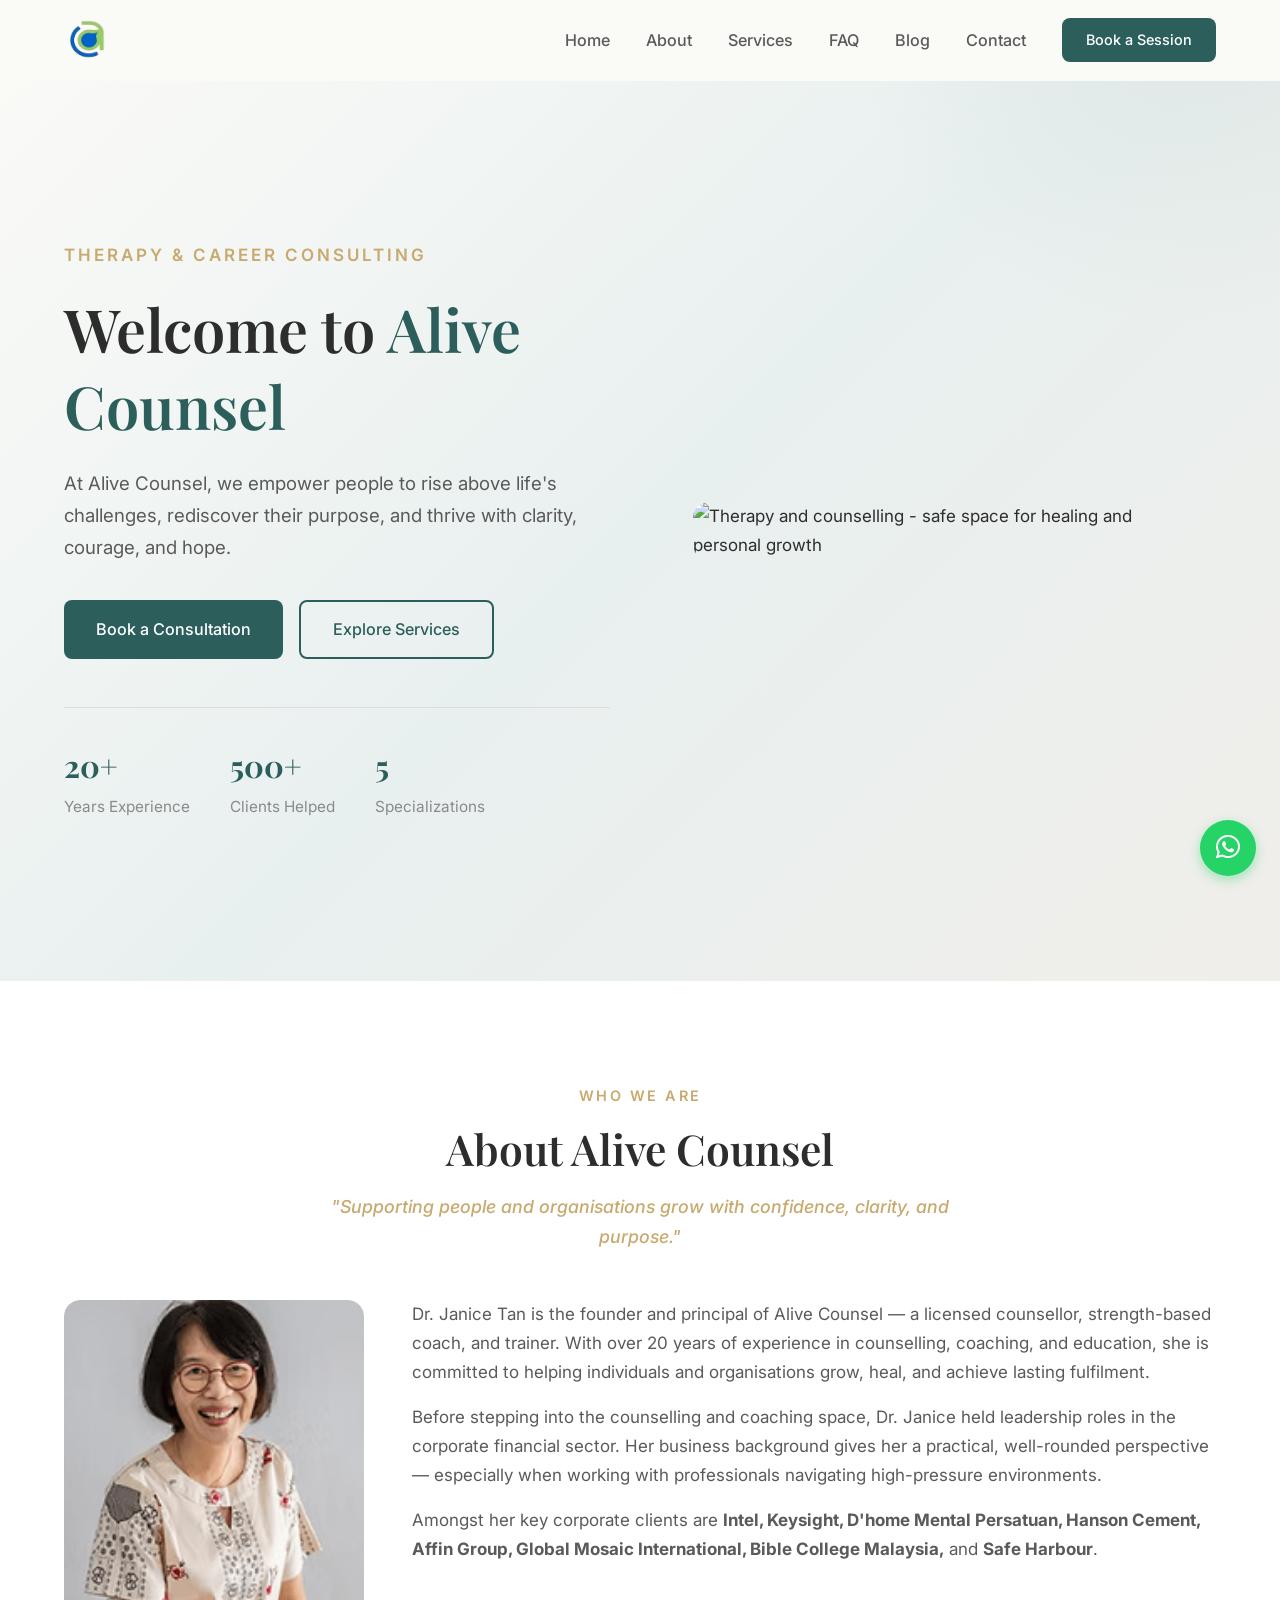
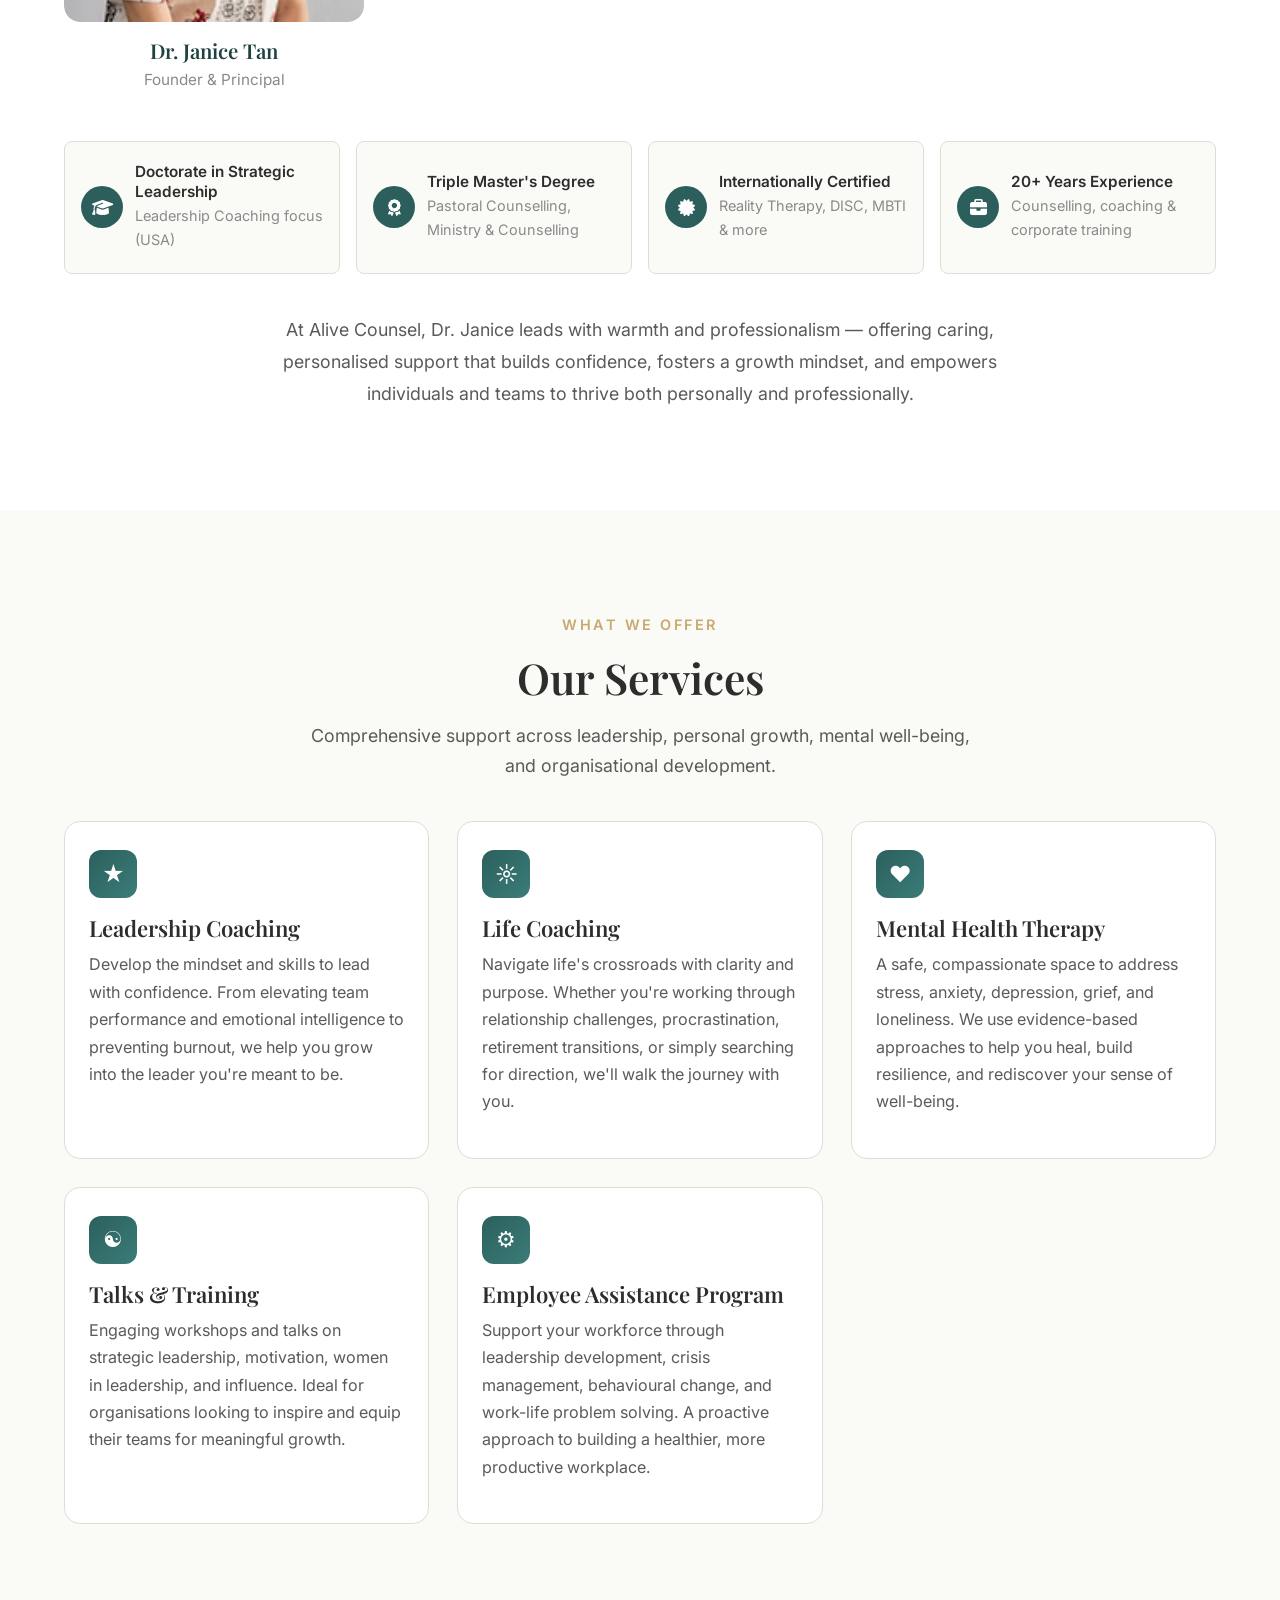
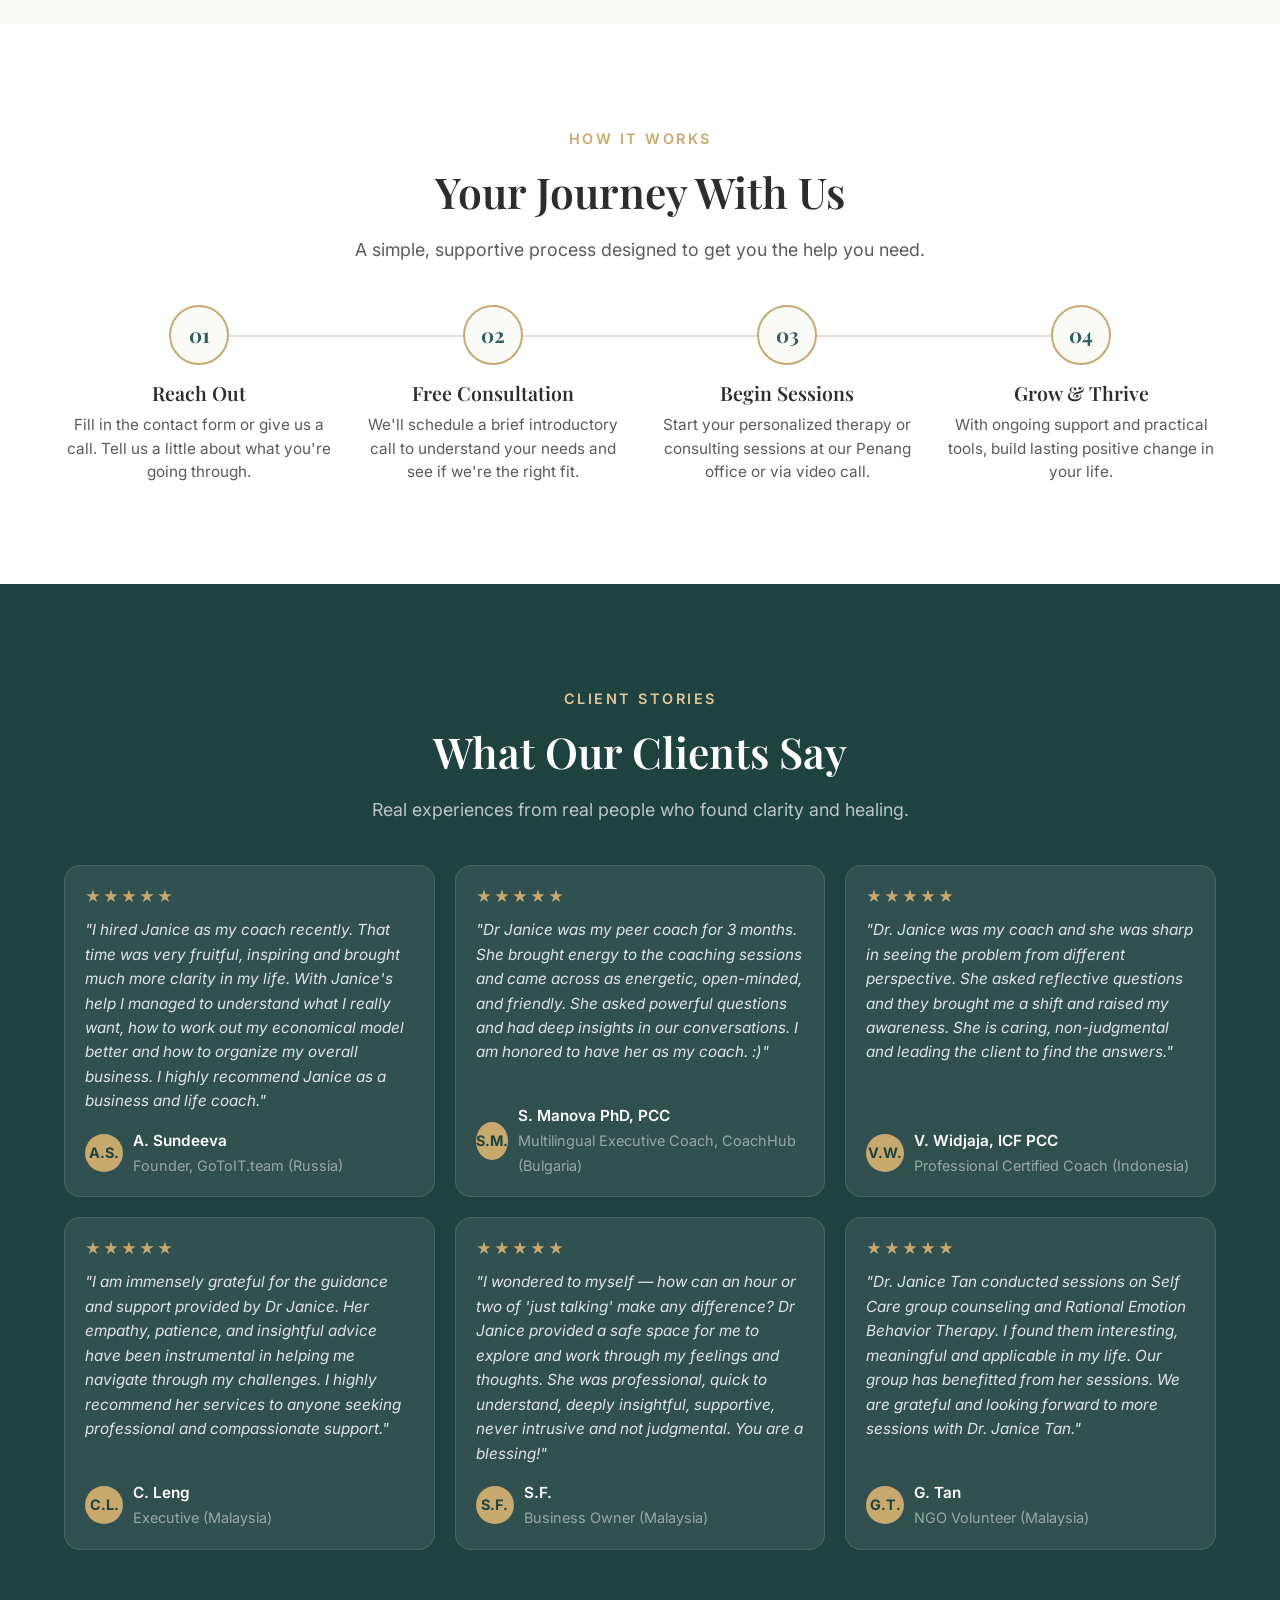
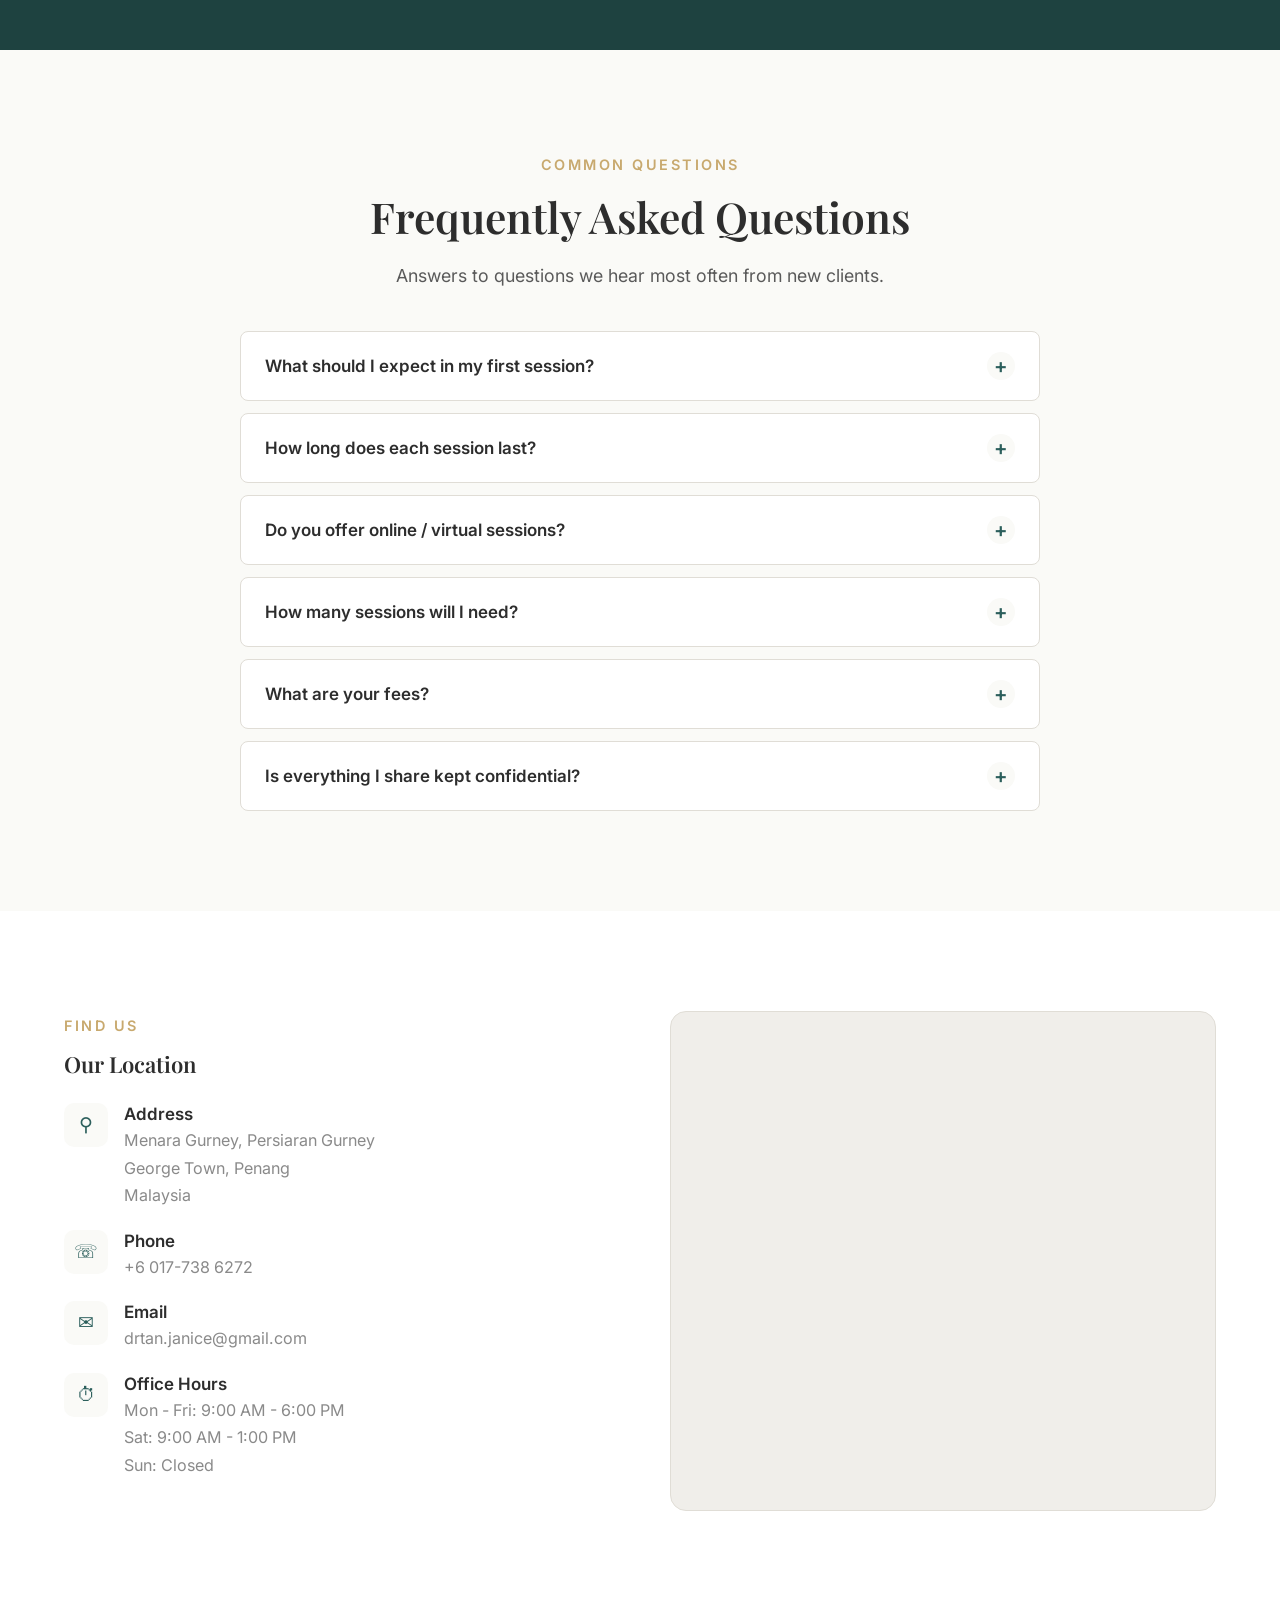
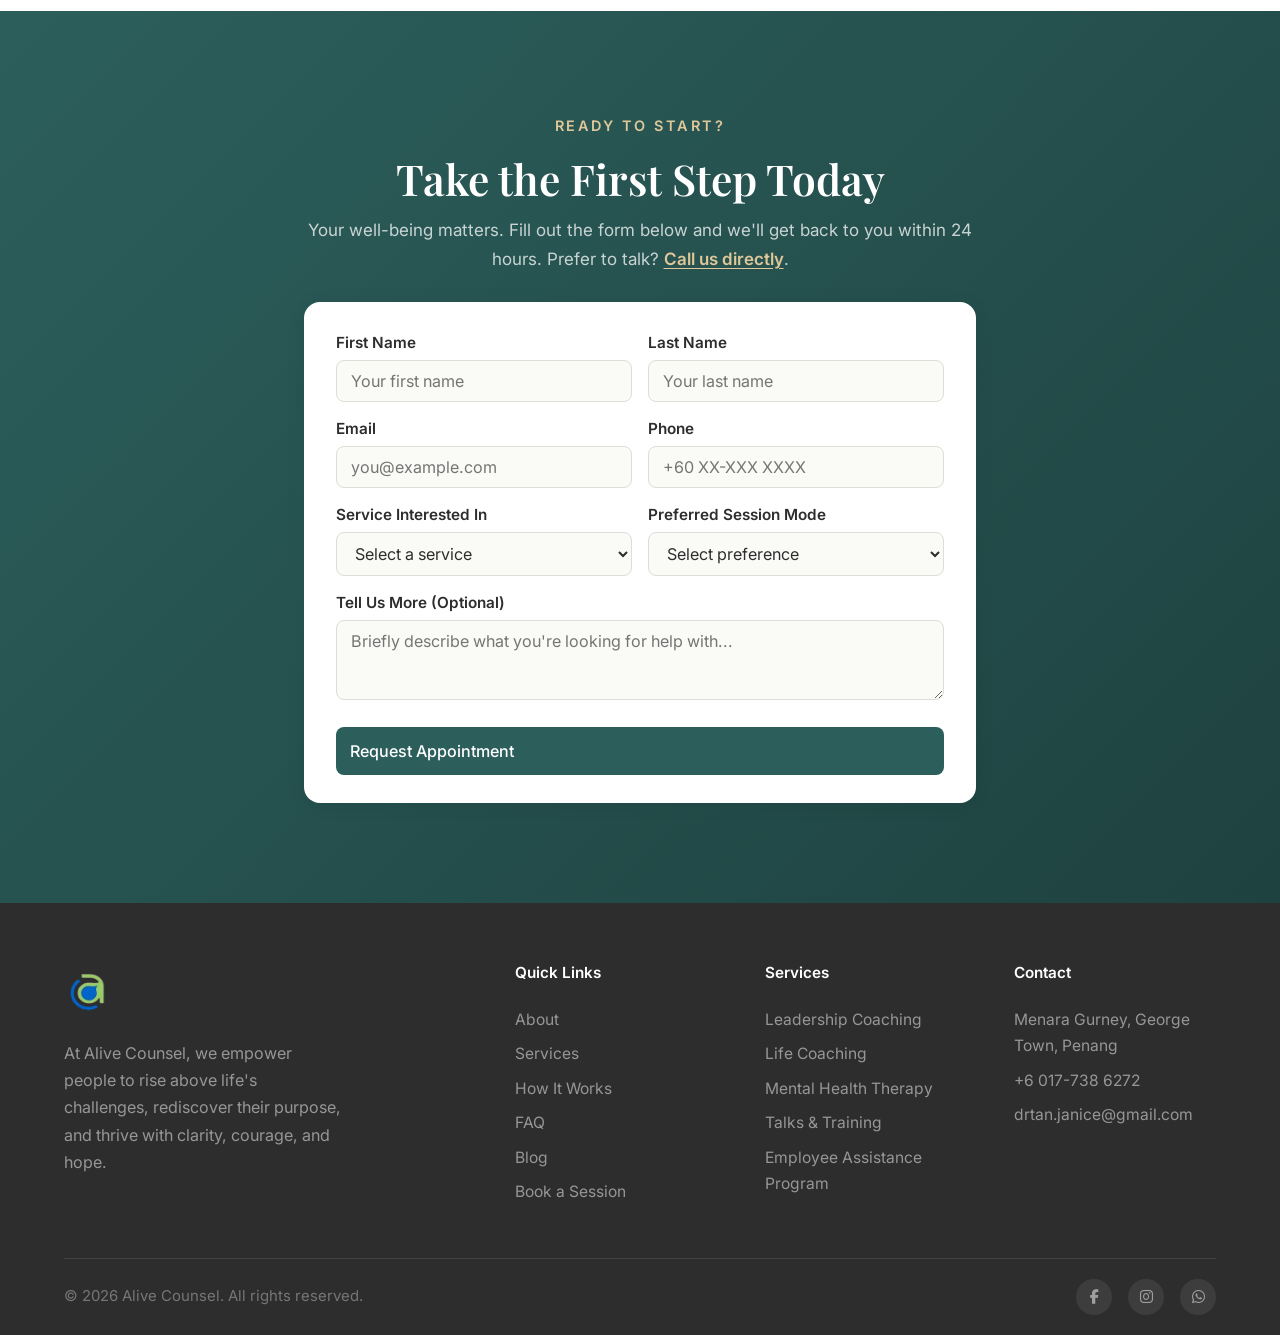
==== commit de910660: "feat: update services, about section, blog, and add WhatsApp float - Replace services with actual of" ====
--- a/index.html
+++ b/index.html
@@ -45,11 +45,11 @@
     "name": "Alive Counsel - Dr. Janice Tan",
     "description": "At Alive Counsel, we empower people to rise above life's challenges, rediscover their purpose, and thrive with clarity, courage, and hope. Counsel, Coach & Train.",
     "url": "https://www.alivecounsel.com",
-    "telephone": "+60-0XX-XXX-XXXX",
-    "email": "email@example.com",
+    "telephone": "+60177386272",
+    "email": "drtan.janice@gmail.com",
     "address": {
       "@type": "PostalAddress",
-      "streetAddress": "Office Address Line 1",
+      "streetAddress": "Menara Gurney, Persiaran Gurney",
       "addressLocality": "George Town",
       "addressRegion": "Penang",
       "addressCountry": "MY"
@@ -145,9 +145,10 @@
       <a href="#" class="nav-logo"><img src="Assets/logo-removebg-preview.png" alt="Alive Counsel Logo"></a>
       <ul class="nav-links" id="navLinks">
         <li><a href="#hero">Home</a></li>
-        <li><a href="#about">Who Are We</a></li>
+        <li><a href="#about">About</a></li>
         <li><a href="#services">Services</a></li>
         <li><a href="#faq">FAQ</a></li>
+        <li><a href="blog.html">Blog</a></li>
         <li><a href="#location">Contact</a></li>
         <li><a href="#contact" class="btn btn-primary nav-cta">Book a Session</a></li>
       </ul>
@@ -163,7 +164,7 @@
   <section class="hero" id="hero">
     <div class="container">
       <div class="hero-content">
-        <span class="section-label"> Therapy & Career Consulting</span>
+        <span class="section-label">Therapy & Career Consulting</span>
         <h1>Welcome to <span>Alive Counsel</span></h1>
         <p>At Alive Counsel, we empower people to rise above life's challenges, rediscover their purpose, and thrive with clarity, courage, and hope.</p>
         <div class="hero-buttons">
@@ -172,7 +173,7 @@
         </div>
         <div class="hero-stats">
           <div class="hero-stat">
-            <strong>10+</strong>
+            <strong>20+</strong>
             <span>Years Experience</span>
           </div>
           <div class="hero-stat">
@@ -180,15 +181,13 @@
             <span>Clients Helped</span>
           </div>
           <div class="hero-stat">
-            <strong>4</strong>
+            <strong>5</strong>
             <span>Specializations</span>
           </div>
         </div>
       </div>
       <div class="hero-image">
-        <div class="hero-image-wrapper">
-          <img src="Assets/DrJanice.png" alt="Dr. Janice Tan - Alive Counsel" width="420" height="500" loading="eager">
-        </div>
+        <img src="https://tandempsychology.com/wp-content/uploads/2024/02/AdobeStock_625050502-1024x758.jpeg" alt="Therapy and counselling - safe space for healing and personal growth" loading="eager">
       </div>
     </div>
   </section>
@@ -196,46 +195,66 @@
   <!-- ===== ABOUT ===== -->
   <section class="about section" id="about">
     <div class="container">
-      <div class="about-image-wrap">
-        <div class="about-image">
-          <img src="https://tandempsychology.com/wp-content/uploads/2024/02/AdobeStock_625050502-1024x758.jpeg" alt="Warm therapy office environment - safe space for healing and personal growth" width="1024" height="758" loading="lazy">
-        </div>
-      </div>
-      <div class="about-content">
-        <h2 class="about-title">About Alive Counsel</h2>
-        <p class="about-subtitle">"Do the best you can, be the best you can!" &mdash; Dr. Janice Tan</p>
-        <p>At Alive Counsel, Dr. Janice Tan provides compassionate, evidence-based support to individuals seeking meaningful change in their lives. We counsel, coach, and train people to rise above life's challenges.</p>
-        <p>Whether you're navigating a career crossroads, processing past trauma, or simply seeking greater self-understanding, Alive Counsel offers a warm, non-judgmental environment tailored to your unique journey.</p>
-        <div class="about-highlights">
-          <div class="about-highlight">
-            <div class="about-highlight-icon">&#9670;</div>
-            <div>
-              <h4>Licensed & Certified</h4>
-              <p>Fully accredited professional credentials</p>
-            </div>
-          </div>
-          <div class="about-highlight">
-            <div class="about-highlight-icon">&#9829;</div>
-            <div>
-              <h4>Client-Centered</h4>
-              <p>Personalized approach for every individual</p>
-            </div>
-          </div>
-          <div class="about-highlight">
-            <div class="about-highlight-icon">&#9733;</div>
-            <div>
-              <h4>Evidence-Based</h4>
-              <p>Proven therapeutic methodologies</p>
-            </div>
-          </div>
-          <div class="about-highlight">
-            <div class="about-highlight-icon">&#8962;</div>
-            <div>
-              <h4>Comfortable Setting</h4>
-              <p>Warm, welcoming office in Penang</p>
-            </div>
-          </div>
-        </div>
+      <!-- Section header -->
+      <div class="section-header">
+        <span class="section-label">Who We Are</span>
+        <h2>About Alive Counsel</h2>
+        <p>"Supporting people and organisations grow with confidence, clarity, and purpose."</p>
+      </div>
+
+      <!-- Two-column: photo + story -->
+      <div class="about-main">
+        <div class="about-image-wrap">
+          <div class="about-image">
+            <img src="Assets/DrJanice.png" alt="Dr. Janice Tan - Founder of Alive Counsel" loading="lazy">
+          </div>
+          <div class="about-name-plate">
+            <h3>Dr. Janice Tan</h3>
+            <p>Founder &amp; Principal</p>
+          </div>
+        </div>
+        <div class="about-story">
+          <p>Dr. Janice Tan is the founder and principal of Alive Counsel &mdash; a licensed counsellor, strength-based coach, and trainer. With over 20 years of experience in counselling, coaching, and education, she is committed to helping individuals and organisations grow, heal, and achieve lasting fulfilment.</p>
+          <p>Before stepping into the counselling and coaching space, Dr. Janice held leadership roles in the corporate financial sector. Her business background gives her a practical, well-rounded perspective &mdash; especially when working with professionals navigating high-pressure environments.</p>
+          <p>Amongst her key corporate clients are <strong>Intel, Keysight, D'home Mental Persatuan, Hanson Cement, Affin Group, Global Mosaic International, Bible College Malaysia,</strong> and <strong>Safe Harbour</strong>.</p>
+        </div>
+      </div>
+
+      <!-- Credentials strip -->
+      <div class="about-highlights">
+        <div class="about-highlight">
+          <div class="about-highlight-icon"><i class="fas fa-graduation-cap"></i></div>
+          <div>
+            <h4>Doctorate in Strategic Leadership</h4>
+            <p>Leadership Coaching focus (USA)</p>
+          </div>
+        </div>
+        <div class="about-highlight">
+          <div class="about-highlight-icon"><i class="fas fa-award"></i></div>
+          <div>
+            <h4>Triple Master's Degree</h4>
+            <p>Pastoral Counselling, Ministry &amp; Counselling</p>
+          </div>
+        </div>
+        <div class="about-highlight">
+          <div class="about-highlight-icon"><i class="fas fa-certificate"></i></div>
+          <div>
+            <h4>Internationally Certified</h4>
+            <p>Reality Therapy, DISC, MBTI &amp; more</p>
+          </div>
+        </div>
+        <div class="about-highlight">
+          <div class="about-highlight-icon"><i class="fas fa-briefcase"></i></div>
+          <div>
+            <h4>20+ Years Experience</h4>
+            <p>Counselling, coaching &amp; corporate training</p>
+          </div>
+        </div>
+      </div>
+
+      <!-- Closing statement -->
+      <div class="about-closing">
+        <p>At Alive Counsel, Dr. Janice leads with warmth and professionalism &mdash; offering caring, personalised support that builds confidence, fosters a growth mindset, and empowers individuals and teams to thrive both personally and professionally.</p>
       </div>
     </div>
   </section>
@@ -246,50 +265,38 @@
       <div class="section-header">
         <span class="section-label">What We Offer</span>
         <h2>Our Services</h2>
-        <p>Comprehensive support across career development, emotional well-being, and personal growth.</p>
+        <p>Comprehensive support across leadership, personal growth, mental well-being, and organisational development.</p>
       </div>
       <div class="services-grid">
+
+        <div class="service-card">
+          <div class="service-icon">&#9733;</div>
+          <h3>Leadership Coaching</h3>
+          <p>Develop the mindset and skills to lead with confidence. From elevating team performance and emotional intelligence to preventing burnout, we help you grow into the leader you're meant to be.</p>
+        </div>
 
         <div class="service-card">
           <div class="service-icon">&#9788;</div>
-          <h3>Career Path Consulting</h3>
-          <p>Feeling stuck or uncertain about your career? We help you uncover your strengths, values, and passions to chart a fulfilling professional path.</p>
-          <a href="#contact" class="service-link">Learn more &rarr;</a>
+          <h3>Life Coaching</h3>
+          <p>Navigate life's crossroads with clarity and purpose. Whether you're working through relationship challenges, procrastination, retirement transitions, or simply searching for direction, we'll walk the journey with you.</p>
         </div>
 
         <div class="service-card">
           <div class="service-icon">&#10084;</div>
-          <h3>Trauma Healing</h3>
-          <p>Gentle, evidence-based approaches to help you process past experiences, release emotional pain, and build resilience for the future.</p>
-          <a href="#contact" class="service-link">Learn more &rarr;</a>
+          <h3>Mental Health Therapy</h3>
+          <p>A safe, compassionate space to address stress, anxiety, depression, grief, and loneliness. We use evidence-based approaches to help you heal, build resilience, and rediscover your sense of well-being.</p>
         </div>
 
         <div class="service-card">
           <div class="service-icon">&#9775;</div>
-          <h3>Anxiety & Stress</h3>
-          <p>Practical strategies and therapeutic support to manage anxiety, reduce stress, and regain a sense of calm and control in your daily life.</p>
-          <a href="#contact" class="service-link">Learn more &rarr;</a>
-        </div>
-
-        <div class="service-card">
-          <div class="service-icon">&#9826;</div>
-          <h3>Relationship Counseling</h3>
-          <p>Improve communication, resolve conflicts, and deepen connection in your personal relationships through guided professional support.</p>
-          <a href="#contact" class="service-link">Learn more &rarr;</a>
-        </div>
-
-        <div class="service-card">
-          <div class="service-icon">&#9883;</div>
-          <h3>Personal Development</h3>
-          <p>Unlock your full potential with coaching focused on self-awareness, confidence-building, and goal achievement.</p>
-          <a href="#contact" class="service-link">Learn more &rarr;</a>
+          <h3>Talks &amp; Training</h3>
+          <p>Engaging workshops and talks on strategic leadership, motivation, women in leadership, and influence. Ideal for organisations looking to inspire and equip their teams for meaningful growth.</p>
         </div>
 
         <div class="service-card">
           <div class="service-icon">&#9881;</div>
-          <h3>Burnout Recovery</h3>
-          <p>Rediscover purpose and energy after professional burnout. We help you rebuild sustainable habits and reconnect with what matters.</p>
-          <a href="#contact" class="service-link">Learn more &rarr;</a>
+          <h3>Employee Assistance Program</h3>
+          <p>Support your workforce through leadership development, crisis management, behavioural change, and work-life problem solving. A proactive approach to building a healthier, more productive workplace.</p>
         </div>
 
       </div>
@@ -493,21 +500,21 @@
             <div class="location-icon">&#9906;</div>
             <div>
               <h4>Address</h4>
-              <p>[Office Address Line 1]<br>George Town, Penang<br>Malaysia</p>
+              <p>Menara Gurney, Persiaran Gurney<br>George Town, Penang<br>Malaysia</p>
             </div>
           </div>
           <div class="location-item">
             <div class="location-icon">&#9743;</div>
             <div>
               <h4>Phone</h4>
-              <p>+60 (0) XX-XXX XXXX</p>
+              <p>+6 017-738 6272</p>
             </div>
           </div>
           <div class="location-item">
             <div class="location-icon">&#9993;</div>
             <div>
               <h4>Email</h4>
-              <p>[email@example.com]</p>
+              <p>drtan.janice@gmail.com</p>
             </div>
           </div>
           <div class="location-item">
@@ -541,7 +548,7 @@
       <div class="booking-combined-header">
         <span class="section-label">Ready to Start?</span>
         <h2>Take the First Step Today</h2>
-        <p>Your well-being matters. Fill out the form below and we'll get back to you within 24 hours. Prefer to talk? <a href="tel:+60000000000" class="booking-phone-link">Call us directly</a>.</p>
+        <p>Your well-being matters. Fill out the form below and we'll get back to you within 24 hours. Prefer to talk? <a href="tel:+60177386272" class="booking-phone-link">Call us directly</a>.</p>
       </div>
       <form class="contact-form" action="#" method="POST">
         <div class="form-row">
@@ -569,12 +576,11 @@
             <label for="service">Service Interested In</label>
             <select id="service" name="service" required>
               <option value="" disabled selected>Select a service</option>
-              <option value="career">Career Path Consulting</option>
-              <option value="trauma">Trauma Healing</option>
-              <option value="anxiety">Anxiety & Stress Management</option>
-              <option value="relationship">Relationship Counseling</option>
-              <option value="personal">Personal Development</option>
-              <option value="burnout">Burnout Recovery</option>
+              <option value="leadership">Leadership Coaching</option>
+              <option value="life">Life Coaching</option>
+              <option value="therapy">Mental Health Therapy</option>
+              <option value="talks">Talks & Training</option>
+              <option value="eap">Employee Assistance Program</option>
               <option value="other">Other / Not Sure</option>
             </select>
           </div>
@@ -611,34 +617,39 @@
           <a href="#services">Services</a>
           <a href="#process">How It Works</a>
           <a href="#faq">FAQ</a>
+          <a href="blog.html">Blog</a>
           <a href="#contact">Book a Session</a>
         </div>
         <div class="footer-col">
           <h4>Services</h4>
-          <a href="#services">Career Consulting</a>
-          <a href="#services">Trauma Healing</a>
-          <a href="#services">Anxiety & Stress</a>
-          <a href="#services">Relationship Counseling</a>
-          <a href="#services">Personal Development</a>
+          <a href="#services">Leadership Coaching</a>
+          <a href="#services">Life Coaching</a>
+          <a href="#services">Mental Health Therapy</a>
+          <a href="#services">Talks & Training</a>
+          <a href="#services">Employee Assistance Program</a>
         </div>
         <div class="footer-col">
           <h4>Contact</h4>
-          <a href="#">George Town, Penang</a>
-          <a href="tel:+60000000000">+60 (0) XX-XXX XXXX</a>
-          <a href="mailto:email@example.com">[email@example.com]</a>
+          <a href="#">Menara Gurney, George Town, Penang</a>
+          <a href="tel:+60177386272">+6 017-738 6272</a>
+          <a href="mailto:drtan.janice@gmail.com">drtan.janice@gmail.com</a>
         </div>
       </div>
       <div class="footer-bottom">
         <span>&copy; 2026 Alive Counsel. All rights reserved.</span>
         <div class="footer-socials">
-          <a href="#" aria-label="Facebook"><i class="fab fa-facebook-f"></i></a>
-          <a href="#" aria-label="Instagram"><i class="fab fa-instagram"></i></a>
-          <a href="#" aria-label="LinkedIn"><i class="fab fa-linkedin-in"></i></a>
-          <a href="#" aria-label="WhatsApp"><i class="fab fa-whatsapp"></i></a>
+          <a href="https://www.facebook.com/AliveCounsel" aria-label="Facebook" target="_blank" rel="noopener noreferrer"><i class="fab fa-facebook-f"></i></a>
+          <a href="https://www.instagram.com/alivect_msia" aria-label="Instagram" target="_blank" rel="noopener noreferrer"><i class="fab fa-instagram"></i></a>
+          <a href="https://wa.me/60177386272" aria-label="WhatsApp" target="_blank" rel="noopener noreferrer"><i class="fab fa-whatsapp"></i></a>
         </div>
       </div>
     </div>
   </footer>
+
+  <!-- ===== WHATSAPP FLOAT ===== -->
+  <a href="https://wa.me/60177386272" class="whatsapp-float" aria-label="Chat on WhatsApp" target="_blank" rel="noopener noreferrer">
+    <i class="fab fa-whatsapp"></i>
+  </a>
 
   <!-- ===== SCRIPTS ===== -->
   <script>
--- a/style.css
+++ b/style.css
@@ -32,6 +32,7 @@
 
 html {
   scroll-behavior: smooth;
+  scroll-padding-top: 80px;
   font-size: 17px;
 }
 
@@ -85,11 +86,17 @@
 
 .section {
   padding: 100px 0;
+  display: flex;
+  align-items: center;
+}
+
+.section > .container {
+  width: 100%;
 }
 
 .section-header {
   text-align: center;
-  margin-bottom: 60px;
+  margin-bottom: 40px;
 }
 
 .section-header p {
@@ -99,7 +106,7 @@
 
 .section-label {
   display: inline-block;
-  font-size: 0.82rem;
+  font-size: 0.85rem;
   font-weight: 600;
   letter-spacing: 2.5px;
   text-transform: uppercase;
@@ -195,7 +202,7 @@
 }
 
 .navbar {
-  position: relative;
+  position: sticky;
   top: 0;
   left: 0;
   width: 100%;
@@ -261,8 +268,13 @@
   color: var(--primary);
 }
 
-.nav-links a:hover::after {
+.nav-links a:hover::after,
+.nav-links a.nav-active::after {
   width: 100%;
+}
+
+.nav-links a.nav-active {
+  color: var(--primary);
 }
 
 .nav-cta {
@@ -291,7 +303,7 @@
 
 /* ===== HERO ===== */
 .hero {
-  min-height: 100vh;
+  min-height: min(100vh, 900px);
   display: flex;
   align-items: center;
   padding-top: 0;
@@ -374,27 +386,12 @@
   align-items: center;
 }
 
-.hero-image-wrapper {
-  width: 420px;
-  height: 500px;
+.hero-image img {
+  width: 100%;
+  max-width: 500px;
+  height: auto;
   border-radius: var(--radius-lg);
-  background: transparent;
-  display: flex;
-  align-items: center;
-  justify-content: center;
-  color: var(--white);
-  font-size: 1rem;
-  text-align: center;
-  padding: 0;
-  position: relative;
-  overflow: hidden;
-}
-
-.hero-image-wrapper img {
-  width: 100%;
-  height: 100%;
   object-fit: cover;
-  border-radius: var(--radius-lg);
 }
 
 
@@ -405,116 +402,123 @@
 }
 
 .about .container {
+  display: flex;
+  flex-direction: column;
+}
+
+.about .section-header {
+  margin-bottom: 48px;
+}
+
+.about .section-header p {
+  font-style: italic;
+  color: var(--accent);
+  font-weight: 500;
+  font-size: 1.05rem;
+}
+
+/* Two-column: photo + story */
+.about-main {
   display: grid;
-  grid-template-columns: 1fr 1fr;
-  gap: 80px;
-  align-items: center;
+  grid-template-columns: 300px 1fr;
+  gap: 48px;
+  align-items: start;
+  margin-bottom: 48px;
 }
 
 .about-image-wrap {
   position: relative;
+  text-align: center;
 }
 
 .about-image {
   width: 100%;
-  height: 450px;
   border-radius: var(--radius-lg);
-  position: relative;
-  z-index: 2;
   overflow: hidden;
 }
 
 .about-image img {
   width: 100%;
-  height: 100%;
-  object-fit: cover;
+  height: auto;
   border-radius: var(--radius-lg);
 }
 
-.about-image-wrap::before {
-  content: '';
-  position: absolute;
-  bottom: -14px;
-  left: -14px;
-  width: 100px;
-  height: 100px;
-  background: var(--accent);
-  border-radius: var(--radius-lg);
-  opacity: 0.3;
-  z-index: 1;
-}
-
-.about-image-wrap::after {
-  content: '';
-  position: absolute;
-  top: -14px;
-  right: -14px;
-  width: 80px;
-  height: 80px;
-  background: var(--accent);
-  border-radius: var(--radius-lg);
-  opacity: 0.3;
-  z-index: 1;
-}
-
-.about-title {
-  font-size: clamp(2rem, 4vw, 2.8rem);
-  text-transform: uppercase;
-  letter-spacing: 2px;
-  margin-bottom: 8px;
+.about-name-plate {
+  margin-top: 16px;
+}
+
+.about-name-plate h3 {
+  font-size: 1.2rem;
+  margin-bottom: 2px;
   color: var(--primary-dark);
 }
 
-.about-subtitle {
-  font-size: 1.05rem;
-  color: var(--accent);
-  font-weight: 500;
-  margin-bottom: 20px;
-}
-
-.about-content p {
+.about-name-plate p {
+  font-size: 0.9rem;
+  color: var(--text-muted);
+  margin: 0 auto;
+}
+
+.about-story p {
   margin-bottom: 16px;
-}
-
+  max-width: 100%;
+}
+
+/* Credentials strip */
 .about-highlights {
   display: grid;
-  grid-template-columns: 1fr 1fr;
+  grid-template-columns: repeat(4, 1fr);
   gap: 16px;
-  margin-top: 28px;
+  margin-bottom: 40px;
 }
 
 .about-highlight {
   display: flex;
-  align-items: flex-start;
+  align-items: center;
   gap: 12px;
-  padding: 16px;
+  padding: 20px 16px;
   background: var(--bg);
   border-radius: var(--radius);
+  border: 1px solid var(--border);
 }
 
 .about-highlight-icon {
-  width: 40px;
-  height: 40px;
+  width: 42px;
+  height: 42px;
   border-radius: 50%;
   background: var(--primary);
   color: var(--white);
   display: flex;
   align-items: center;
   justify-content: center;
-  font-size: 1.1rem;
+  font-size: 1rem;
   flex-shrink: 0;
 }
 
 .about-highlight h4 {
   font-family: var(--font-body);
-  font-size: 0.95rem;
+  font-size: 0.9rem;
   font-weight: 600;
   margin-bottom: 2px;
 }
 
 .about-highlight p {
-  font-size: 0.88rem;
+  font-size: 0.85rem;
   color: var(--text-muted);
+}
+
+/* Closing statement */
+.about-closing {
+  text-align: center;
+  max-width: 780px;
+  margin: 0 auto;
+}
+
+.about-closing p {
+  font-size: 1.05rem;
+  color: var(--text-light);
+  line-height: 1.8;
+  max-width: 100%;
 }
 
 /* ===== SERVICES ===== */
@@ -531,7 +535,7 @@
 .service-card {
   background: var(--white);
   border-radius: var(--radius-lg);
-  padding: 40px 32px;
+  padding: 28px 24px;
   transition: all var(--transition);
   border: 1px solid var(--border);
   position: relative;
@@ -543,25 +547,25 @@
 }
 
 .service-icon {
-  width: 56px;
-  height: 56px;
+  width: 48px;
+  height: 48px;
   border-radius: 12px;
   background: linear-gradient(135deg, var(--primary) 0%, var(--primary-light) 100%);
   color: var(--white);
   display: flex;
   align-items: center;
   justify-content: center;
-  font-size: 1.5rem;
-  margin-bottom: 24px;
+  font-size: 1.3rem;
+  margin-bottom: 16px;
 }
 
 .service-card h3 {
-  margin-bottom: 12px;
+  margin-bottom: 8px;
 }
 
 .service-card p {
-  font-size: 1rem;
-  margin-bottom: 20px;
+  font-size: 0.95rem;
+  margin-bottom: 14px;
 }
 
 .service-link {
@@ -585,14 +589,14 @@
 .process-steps {
   display: grid;
   grid-template-columns: repeat(4, 1fr);
-  gap: 32px;
+  gap: 24px;
   position: relative;
 }
 
 .process-steps::before {
   content: '';
   position: absolute;
-  top: 40px;
+  top: 30px;
   left: 12.5%;
   right: 12.5%;
   height: 2px;
@@ -605,17 +609,17 @@
 }
 
 .step-number {
-  width: 80px;
-  height: 80px;
+  width: 60px;
+  height: 60px;
   border-radius: 50%;
   background: var(--bg);
   border: 2px solid var(--accent);
   display: flex;
   align-items: center;
   justify-content: center;
-  margin: 0 auto 24px;
+  margin: 0 auto 16px;
   font-family: var(--font-heading);
-  font-size: 1.5rem;
+  font-size: 1.2rem;
   font-weight: 700;
   color: var(--primary);
   position: relative;
@@ -623,12 +627,14 @@
 }
 
 .process-step h3 {
-  margin-bottom: 8px;
+  margin-bottom: 6px;
+  font-size: 1.15rem;
 }
 
 .process-step p {
-  font-size: 0.95rem;
+  font-size: 0.9rem;
   margin: 0 auto;
+  line-height: 1.55;
 }
 
 /* ===== TESTIMONIALS ===== */
@@ -652,40 +658,44 @@
 .testimonials-grid {
   display: grid;
   grid-template-columns: repeat(3, 1fr);
-  gap: 28px;
+  gap: 20px;
 }
 
 .testimonial-card {
   background: rgba(255, 255, 255, 0.08);
   border: 1px solid rgba(255, 255, 255, 0.1);
   border-radius: var(--radius-lg);
-  padding: 36px;
+  padding: 18px 20px;
+  display: flex;
+  flex-direction: column;
 }
 
 .testimonial-stars {
   color: var(--accent);
   font-size: 0.9rem;
-  margin-bottom: 16px;
+  margin-bottom: 8px;
   letter-spacing: 2px;
 }
 
 .testimonial-card blockquote {
-  font-size: 1rem;
+  font-size: 0.9rem;
   color: rgba(255, 255, 255, 0.85);
-  line-height: 1.7;
-  margin-bottom: 24px;
+  line-height: 1.6;
+  margin-bottom: 14px;
   font-style: italic;
+  flex: 1;
 }
 
 .testimonial-author {
   display: flex;
   align-items: center;
-  gap: 12px;
+  gap: 10px;
+  margin-top: auto;
 }
 
 .testimonial-avatar {
-  width: 44px;
-  height: 44px;
+  width: 38px;
+  height: 38px;
   border-radius: 50%;
   background: var(--accent);
   display: flex;
@@ -698,11 +708,11 @@
 
 .testimonial-name {
   font-weight: 600;
-  font-size: 0.95rem;
+  font-size: 0.9rem;
 }
 
 .testimonial-role {
-  font-size: 0.88rem;
+  font-size: 0.85rem;
   color: rgba(255, 255, 255, 0.5);
 }
 
@@ -799,18 +809,18 @@
 
 .booking-combined-header {
   text-align: center;
-  margin-bottom: 48px;
+  margin-bottom: 28px;
 }
 
 .booking-combined-header h2 {
   color: var(--white);
-  margin-bottom: 16px;
+  margin-bottom: 10px;
 }
 
 .booking-combined-header p {
   color: rgba(255, 255, 255, 0.75);
   margin: 0 auto;
-  font-size: 1.05rem;
+  font-size: 1rem;
 }
 
 .booking-phone-link {
@@ -906,25 +916,25 @@
 .contact-form {
   background: var(--white);
   border-radius: var(--radius-lg);
-  padding: 48px;
+  padding: 28px 32px;
   box-shadow: var(--shadow);
 }
 
 .form-row {
   display: grid;
   grid-template-columns: 1fr 1fr;
-  gap: 20px;
+  gap: 16px;
 }
 
 .form-group {
-  margin-bottom: 20px;
+  margin-bottom: 14px;
 }
 
 .form-group label {
   display: block;
-  font-size: 0.95rem;
+  font-size: 0.9rem;
   font-weight: 600;
-  margin-bottom: 6px;
+  margin-bottom: 4px;
   color: var(--text);
 }
 
@@ -932,11 +942,11 @@
 .form-group select,
 .form-group textarea {
   width: 100%;
-  padding: 12px 16px;
+  padding: 10px 14px;
   border: 1px solid var(--border);
   border-radius: var(--radius);
   font-family: var(--font-body);
-  font-size: 1rem;
+  font-size: 0.95rem;
   color: var(--text);
   background: var(--bg);
   transition: border-color var(--transition);
@@ -950,14 +960,211 @@
 }
 
 .form-group textarea {
-  min-height: 120px;
+  min-height: 80px;
   resize: vertical;
 }
 
 .form-submit {
   width: 100%;
-  padding: 16px;
-  margin-top: 8px;
+  padding: 14px;
+  margin-top: 4px;
+}
+
+/* ===== BLOG ===== */
+.blog-header {
+  padding: 140px 0 80px;
+  min-height: 280px;
+  background-color: var(--primary-dark);
+  background-size: cover;
+  background-position: center;
+  background-repeat: no-repeat;
+  text-align: center;
+  position: relative;
+}
+
+.blog-header::before {
+  content: '';
+  position: absolute;
+  inset: 0;
+  background: rgba(0, 0, 0, 0.4);
+}
+
+.blog-header .container {
+  position: relative;
+  z-index: 1;
+}
+
+.blog-header .section-label {
+  color: var(--accent-light);
+}
+
+.blog-header h1 {
+  margin-bottom: 12px;
+  color: var(--white);
+}
+
+.blog-header p {
+  margin: 0 auto;
+  font-size: 1.05rem;
+  color: rgba(255, 255, 255, 0.8);
+}
+
+.blog-breadcrumb {
+  font-size: 0.9rem;
+  color: var(--text-muted);
+  margin-bottom: 24px;
+}
+
+.blog-breadcrumb a {
+  color: var(--primary);
+  font-weight: 500;
+}
+
+.blog-breadcrumb a:hover {
+  color: var(--accent);
+}
+
+.blog-breadcrumb span {
+  margin: 0 6px;
+}
+
+.blog-posts {
+  padding: 60px 0 100px;
+  background: var(--bg);
+}
+
+.blog-posts .container {
+  max-width: 800px;
+  display: flex;
+  flex-direction: column;
+  gap: 32px;
+}
+
+.blog-card {
+  background: var(--white);
+  border-radius: var(--radius-lg);
+  border: 1px solid var(--border);
+  overflow: hidden;
+  transition: box-shadow var(--transition);
+}
+
+.blog-card:hover {
+  box-shadow: var(--shadow);
+}
+
+.blog-card-content {
+  padding: 32px;
+}
+
+.blog-date {
+  display: inline-block;
+  font-size: 0.85rem;
+  font-weight: 600;
+  color: var(--accent);
+  text-transform: uppercase;
+  letter-spacing: 1px;
+  margin-bottom: 12px;
+}
+
+.blog-card h2 {
+  font-size: clamp(1.3rem, 2.5vw, 1.6rem);
+  margin-bottom: 16px;
+}
+
+.blog-card p {
+  margin-bottom: 12px;
+  font-size: 0.95rem;
+}
+
+.blog-card p:last-child {
+  margin-bottom: 0;
+}
+
+.blog-card-image {
+  width: 100%;
+  overflow: hidden;
+  display: flex;
+  justify-content: center;
+  background: var(--white);
+}
+
+.blog-card-image img {
+  max-width: 100%;
+  height: auto;
+}
+
+.blog-card-image.blog-card-image--compact img {
+  max-width: 50%;
+  margin: 0 auto;
+}
+
+.blog-image-grid {
+  display: grid;
+  grid-template-columns: repeat(3, 1fr);
+  gap: 12px;
+  margin-top: 20px;
+}
+
+.blog-image-grid img {
+  width: 100%;
+  height: 180px;
+  object-fit: cover;
+  border-radius: var(--radius);
+}
+
+.blog-card-video {
+  width: 100%;
+  background: #000;
+}
+
+.blog-card-video video {
+  width: 100%;
+  display: block;
+}
+
+.blog-download {
+  margin-top: 16px;
+  display: inline-flex;
+}
+
+.blog-contact-box,
+.blog-event-details {
+  margin-top: 16px;
+  padding: 20px;
+  background: var(--bg);
+  border-radius: var(--radius);
+}
+
+.blog-contact-box p,
+.blog-event-details p {
+  margin-bottom: 6px;
+  font-size: 0.95rem;
+}
+
+.blog-contact-box a,
+.blog-event-details a {
+  color: var(--primary);
+  font-weight: 500;
+}
+
+.blog-contact-box a:hover,
+.blog-event-details a:hover {
+  color: var(--accent);
+}
+
+@media (max-width: 768px) {
+  .blog-header {
+    padding: 100px 0 48px;
+  }
+  .blog-card-content {
+    padding: 24px;
+  }
+  .blog-image-grid {
+    grid-template-columns: 1fr;
+  }
+  .blog-image-grid img {
+    height: 200px;
+  }
 }
 
 /* ===== FOOTER ===== */
@@ -1039,6 +1246,31 @@
   color: var(--white);
 }
 
+/* ===== WHATSAPP FLOAT ===== */
+.whatsapp-float {
+  position: fixed;
+  bottom: 24px;
+  right: 24px;
+  width: 56px;
+  height: 56px;
+  border-radius: 50%;
+  background: #25d366;
+  color: var(--white);
+  display: flex;
+  align-items: center;
+  justify-content: center;
+  font-size: 1.6rem;
+  box-shadow: 0 4px 12px rgba(37, 211, 102, 0.4);
+  z-index: 999;
+  transition: transform var(--transition), box-shadow var(--transition);
+}
+
+.whatsapp-float:hover {
+  transform: scale(1.1);
+  box-shadow: 0 6px 20px rgba(37, 211, 102, 0.5);
+  color: var(--white);
+}
+
 /* ===== RESPONSIVE ===== */
 @media (max-width: 1024px) {
   .hero .container {
@@ -1061,9 +1293,12 @@
   .hero-image {
     display: none;
   }
-  .about .container {
+  .about-main {
     grid-template-columns: 1fr;
-    gap: 40px;
+    gap: 32px;
+  }
+  .about-highlights {
+    grid-template-columns: repeat(2, 1fr);
   }
   .services-grid {
     grid-template-columns: repeat(2, 1fr);
@@ -1121,6 +1356,10 @@
   .about-highlights {
     grid-template-columns: 1fr;
   }
+  .about-image-wrap {
+    max-width: 280px;
+    margin: 0 auto;
+  }
   .form-row {
     grid-template-columns: 1fr;
   }
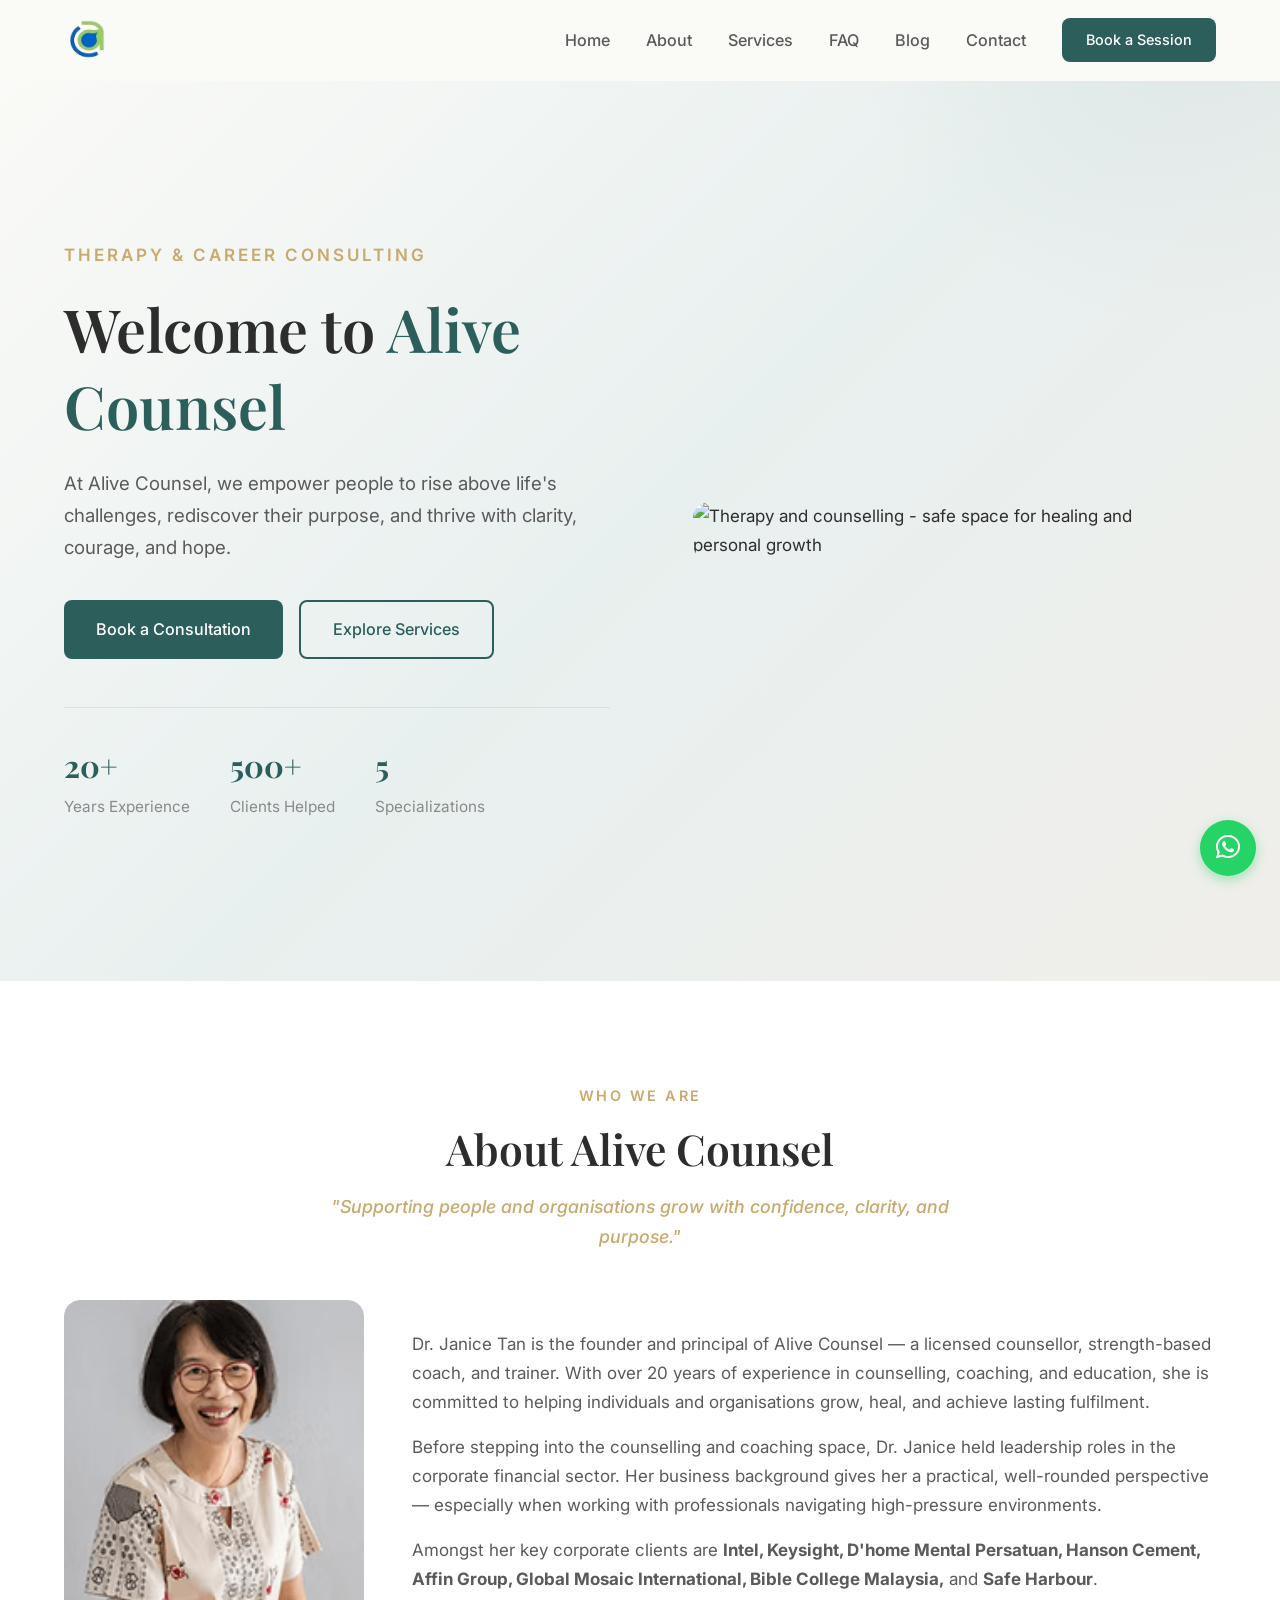
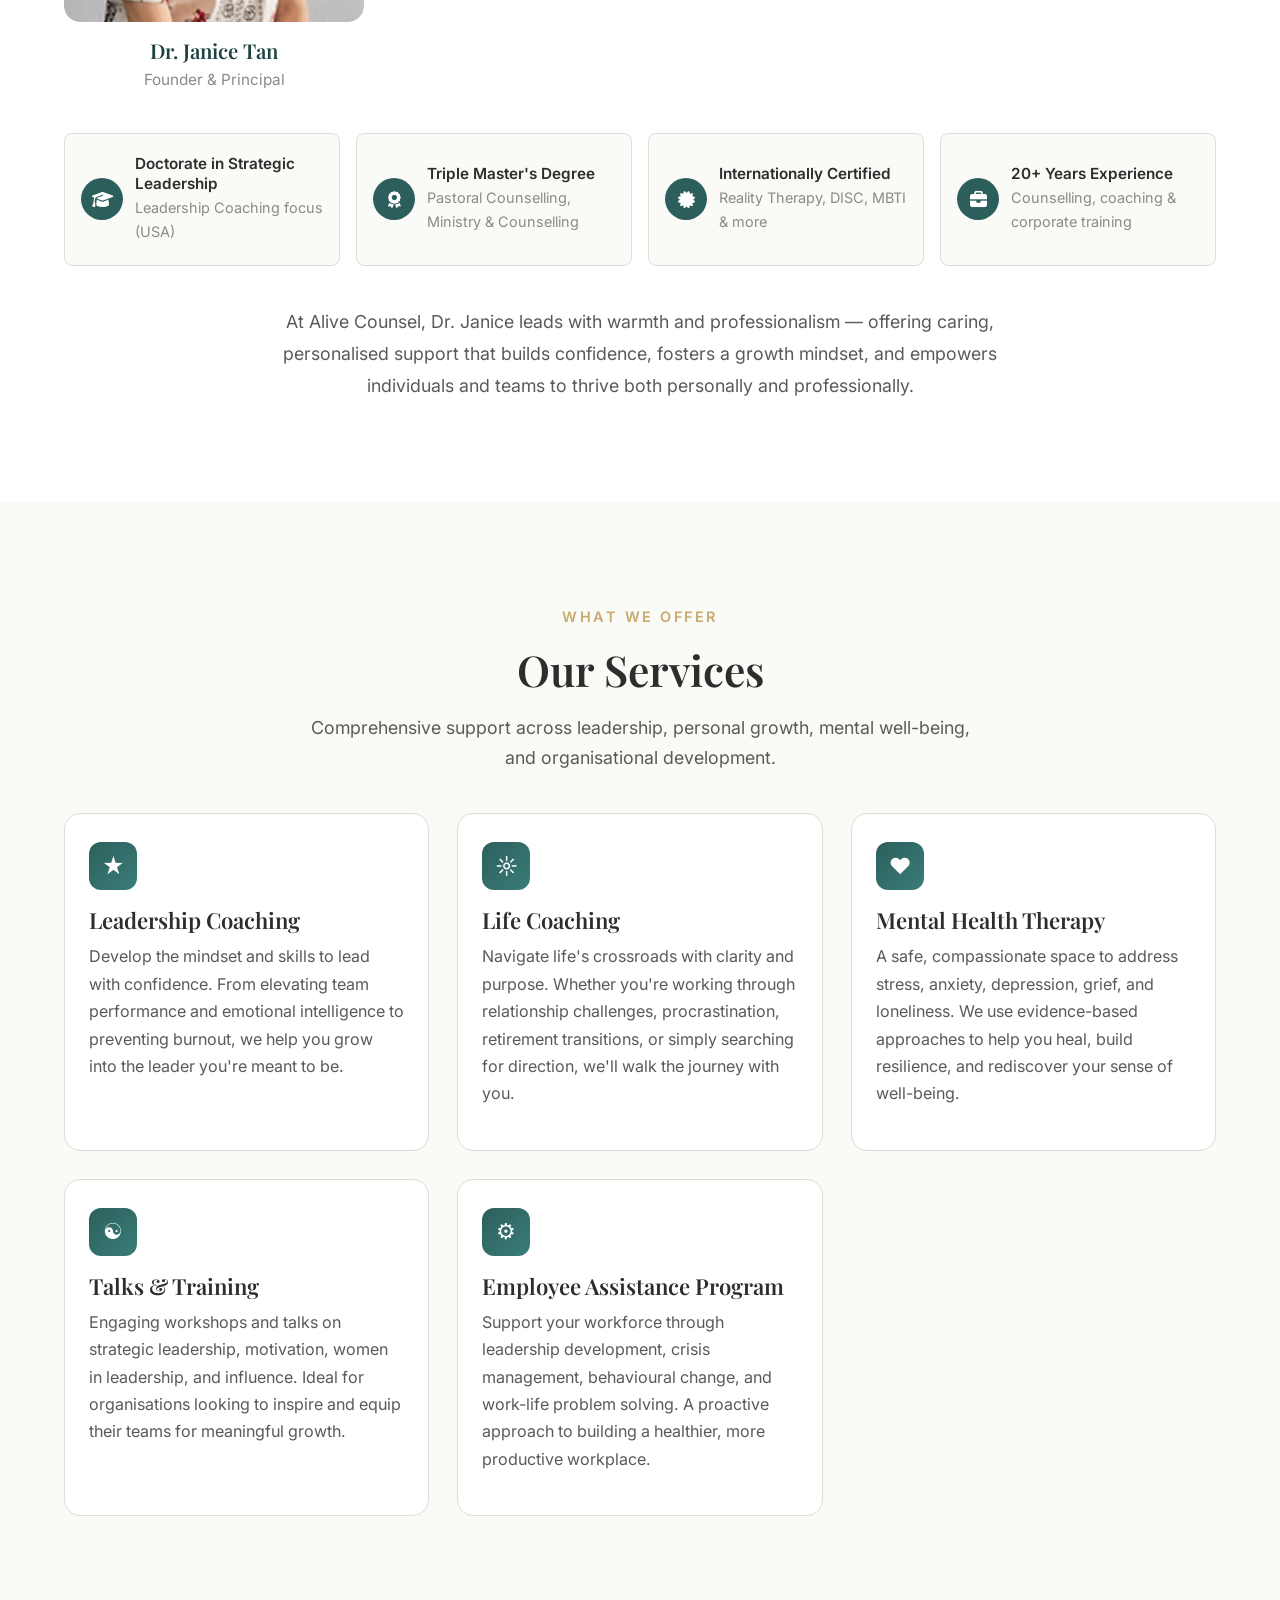
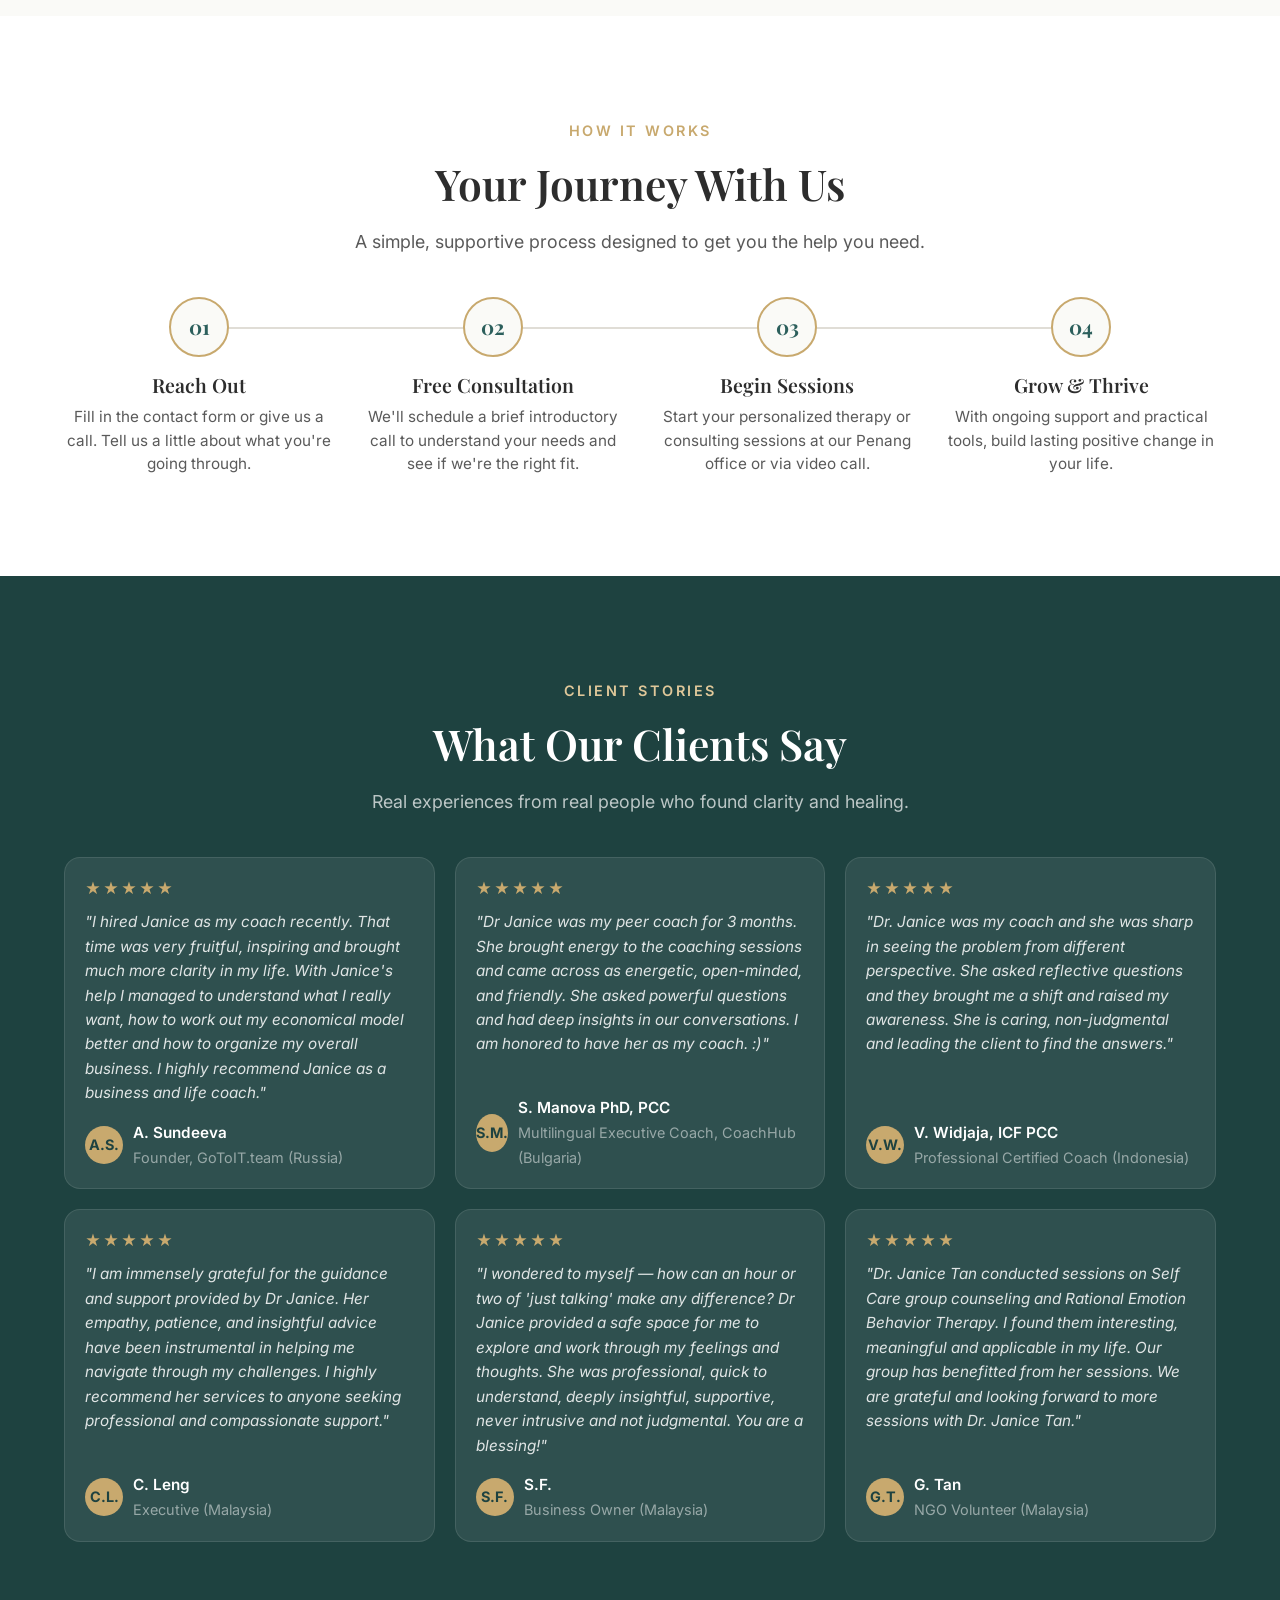
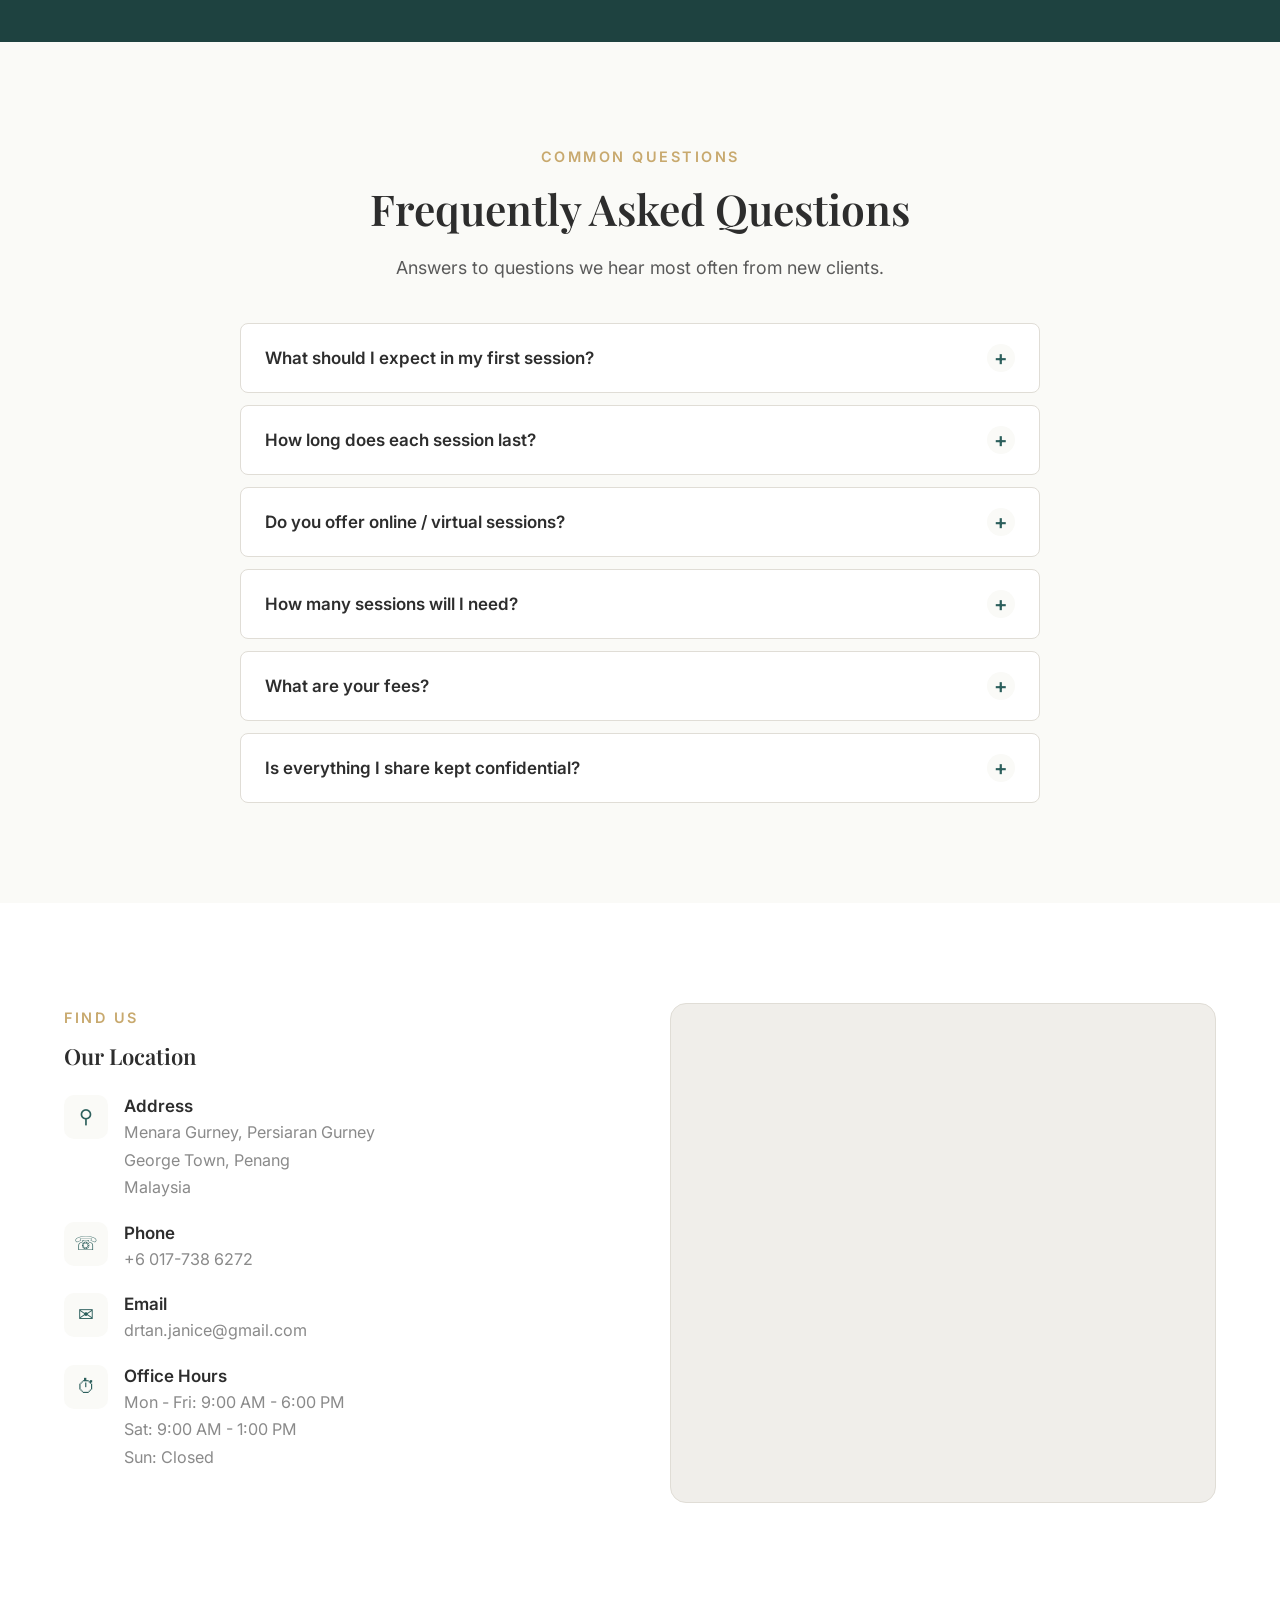
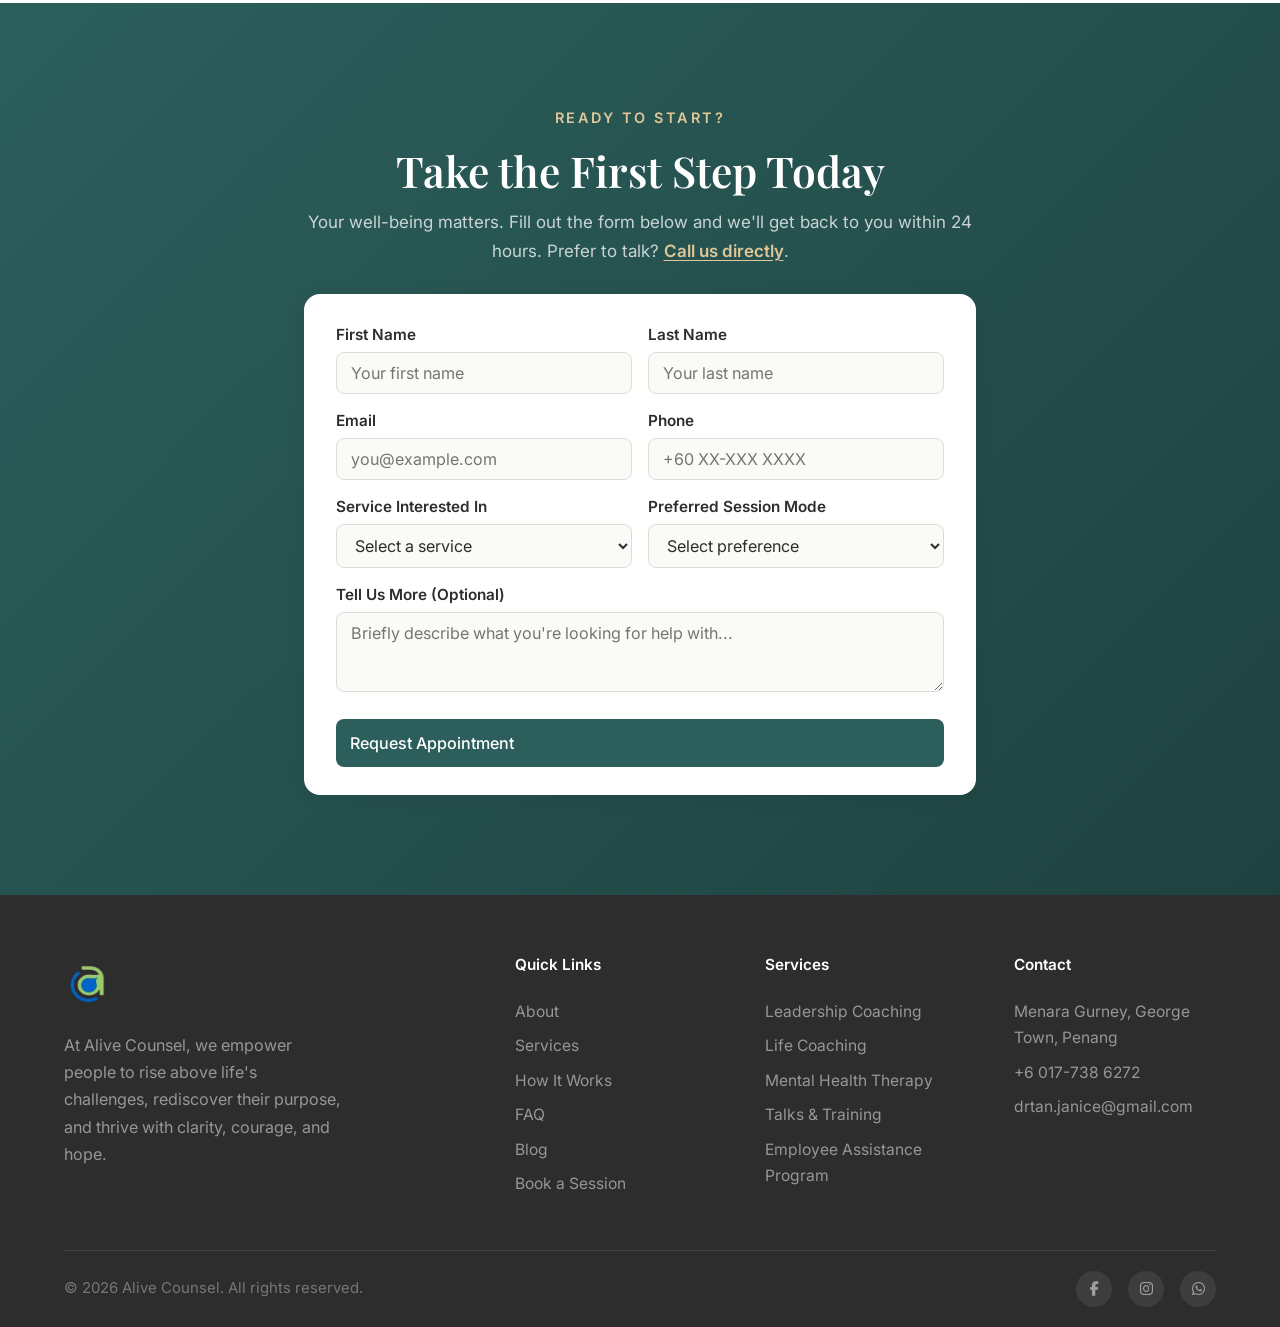
==== commit c2c943dc: "feat: redesign about section layout, improve mobile responsiveness - Restructure about section with " ====
--- a/index.html
+++ b/index.html
@@ -208,16 +208,17 @@
           <div class="about-image">
             <img src="Assets/DrJanice.png" alt="Dr. Janice Tan - Founder of Alive Counsel" loading="lazy">
           </div>
-          <div class="about-name-plate">
-            <h3>Dr. Janice Tan</h3>
-            <p>Founder &amp; Principal</p>
-          </div>
         </div>
         <div class="about-story">
           <p>Dr. Janice Tan is the founder and principal of Alive Counsel &mdash; a licensed counsellor, strength-based coach, and trainer. With over 20 years of experience in counselling, coaching, and education, she is committed to helping individuals and organisations grow, heal, and achieve lasting fulfilment.</p>
           <p>Before stepping into the counselling and coaching space, Dr. Janice held leadership roles in the corporate financial sector. Her business background gives her a practical, well-rounded perspective &mdash; especially when working with professionals navigating high-pressure environments.</p>
           <p>Amongst her key corporate clients are <strong>Intel, Keysight, D'home Mental Persatuan, Hanson Cement, Affin Group, Global Mosaic International, Bible College Malaysia,</strong> and <strong>Safe Harbour</strong>.</p>
         </div>
+      </div>
+
+      <div class="about-name-plate">
+        <h3>Dr. Janice Tan</h3>
+        <p>Founder &amp; Principal</p>
       </div>
 
       <!-- Credentials strip -->
--- a/style.css
+++ b/style.css
@@ -444,7 +444,10 @@
 }
 
 .about-name-plate {
-  margin-top: 16px;
+  margin-top: -32px;
+  margin-bottom: 40px;
+  max-width: 300px;
+  text-align: center;
 }
 
 .about-name-plate h3 {
@@ -457,6 +460,10 @@
   font-size: 0.9rem;
   color: var(--text-muted);
   margin: 0 auto;
+}
+
+.about-story {
+  margin-top: 30px;
 }
 
 .about-story p {
@@ -1291,11 +1298,32 @@
     justify-content: center;
   }
   .hero-image {
-    display: none;
+    max-width: 500px;
+    margin: 0 auto;
   }
   .about-main {
     grid-template-columns: 1fr;
-    gap: 32px;
+    gap: 24px;
+  }
+  .about-image-wrap {
+    max-width: 300px;
+    margin: 0 auto;
+  }
+  .about-name-plate {
+    text-align: center;
+    max-width: 100%;
+    margin: -16px auto 32px;
+  }
+  .about-story {
+    margin-top: 0;
+    text-align: center;
+  }
+  .about-story p {
+    margin-left: auto;
+    margin-right: auto;
+  }
+  .about-closing {
+    text-align: center;
   }
   .about-highlights {
     grid-template-columns: repeat(2, 1fr);
@@ -1315,6 +1343,9 @@
   }
   .location .container {
     grid-template-columns: 1fr;
+  }
+  .location-map {
+    min-height: 300px;
   }
   .footer-grid {
     grid-template-columns: 1fr 1fr;
@@ -1344,6 +1375,21 @@
   .mobile-toggle {
     display: flex;
   }
+  .hero-image {
+    max-width: 100%;
+  }
+  .hero-stats {
+    gap: 24px;
+  }
+  .hero-stat strong {
+    font-size: 1.4rem;
+  }
+  .about-image-wrap {
+    max-width: 240px;
+  }
+  .about-highlights {
+    grid-template-columns: 1fr;
+  }
   .services-grid {
     grid-template-columns: 1fr;
   }
@@ -1352,13 +1398,6 @@
   }
   .testimonials-grid {
     grid-template-columns: 1fr;
-  }
-  .about-highlights {
-    grid-template-columns: 1fr;
-  }
-  .about-image-wrap {
-    max-width: 280px;
-    margin: 0 auto;
   }
   .form-row {
     grid-template-columns: 1fr;
@@ -1375,4 +1414,50 @@
     gap: 16px;
     text-align: center;
   }
-}
+  .whatsapp-float {
+    bottom: 16px;
+    right: 16px;
+    width: 50px;
+    height: 50px;
+    font-size: 1.4rem;
+  }
+  .blog-card-image.blog-card-image--compact img {
+    max-width: 80%;
+  }
+}
+
+@media (max-width: 480px) {
+  html {
+    font-size: 15px;
+  }
+  .container {
+    padding: 0 16px;
+  }
+  .section {
+    padding: 56px 0;
+  }
+  .hero {
+    min-height: auto;
+    padding: 40px 0;
+  }
+  .hero-stats {
+    flex-direction: column;
+    gap: 16px;
+    align-items: center;
+  }
+  .about-image-wrap {
+    max-width: 200px;
+  }
+  .about-name-plate {
+    margin-bottom: 24px;
+  }
+  .contact-form {
+    padding: 24px 16px;
+  }
+  .booking-combined-header h2 {
+    font-size: 1.5rem;
+  }
+  .blog-card-image.blog-card-image--compact img {
+    max-width: 100%;
+  }
+}
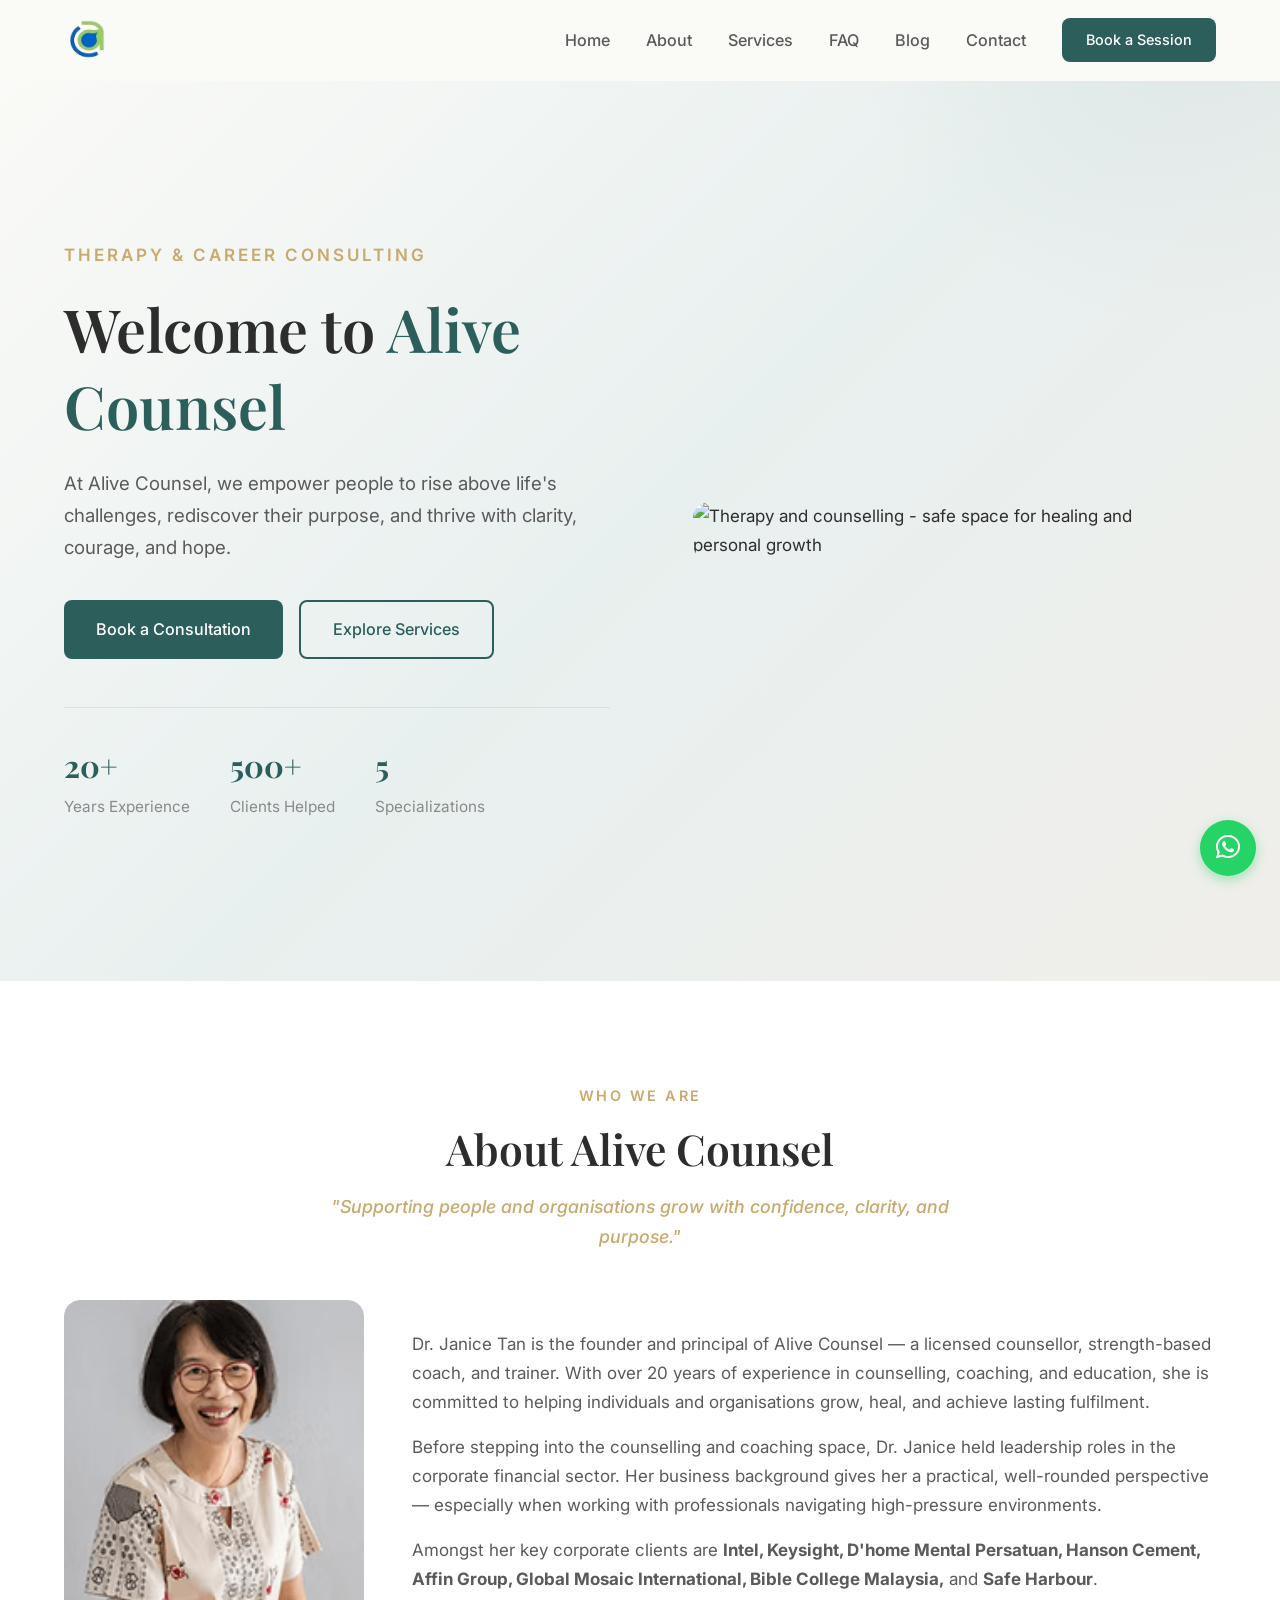
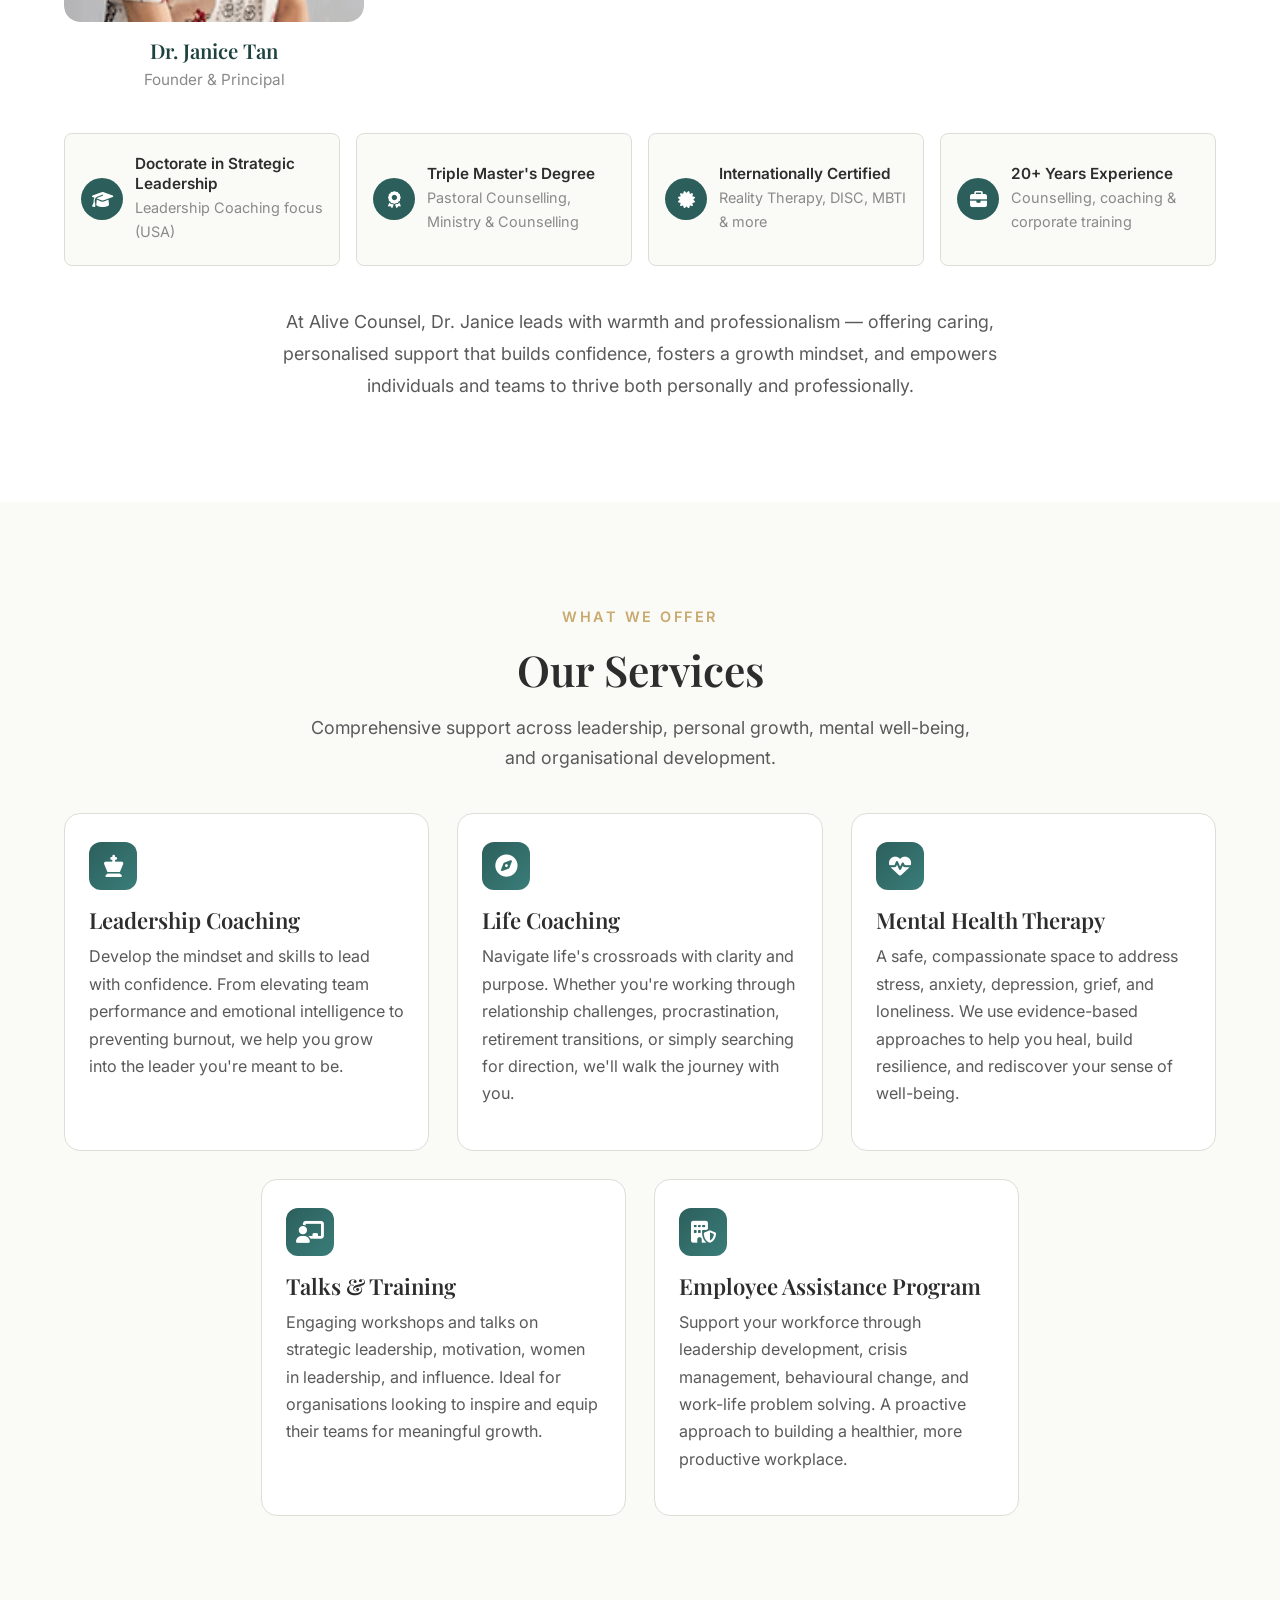
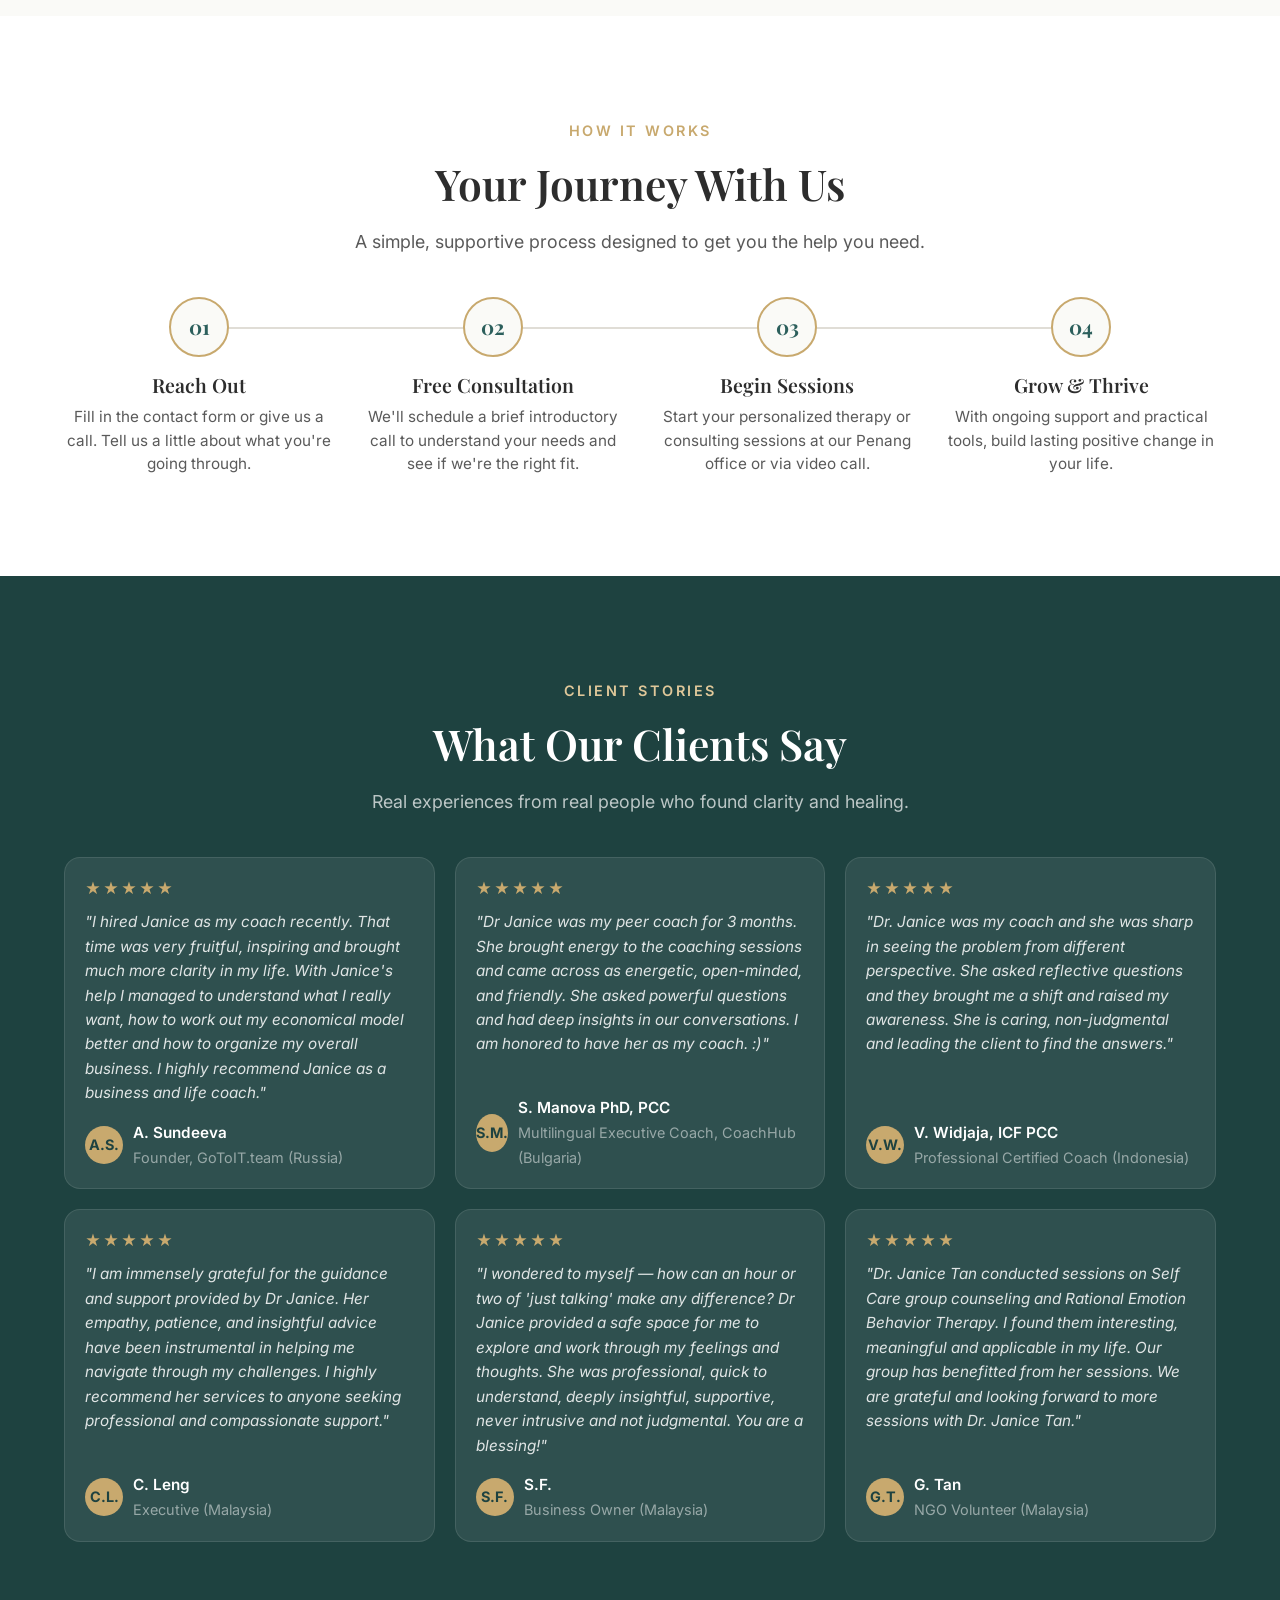
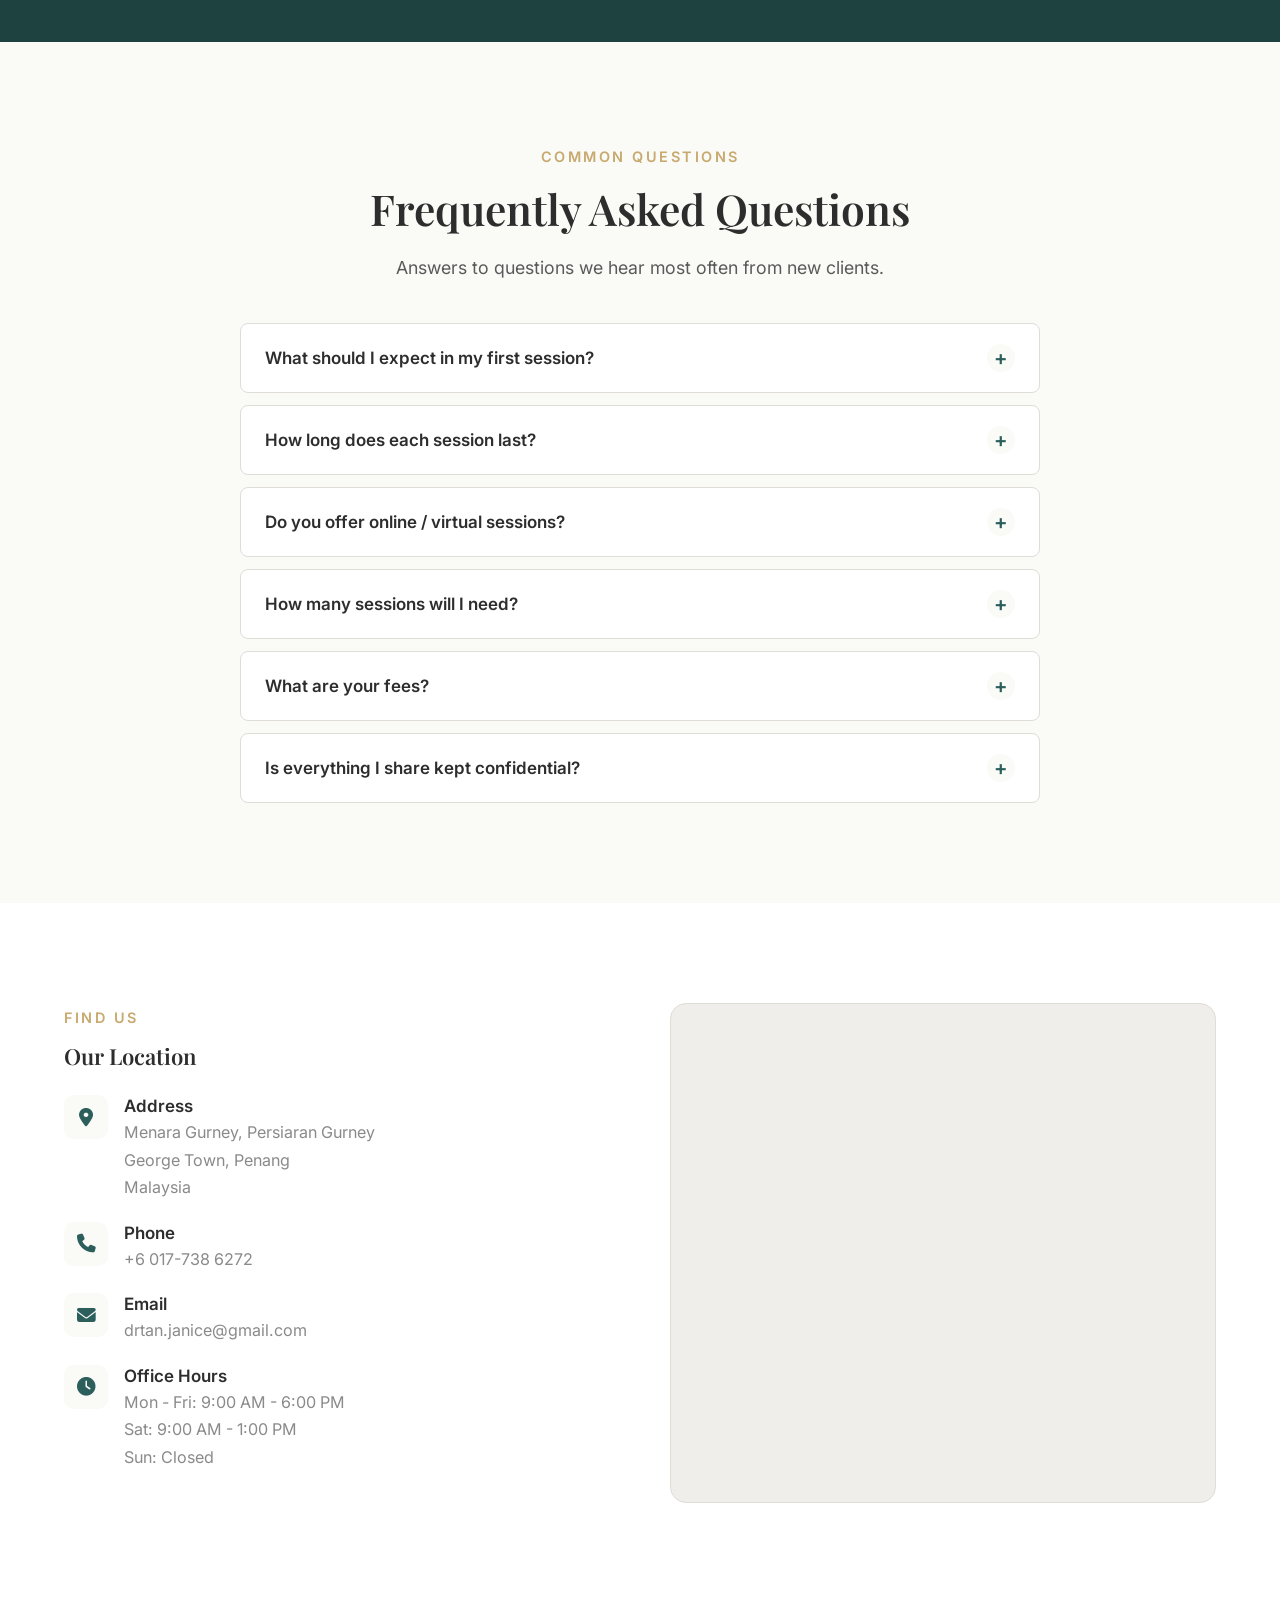
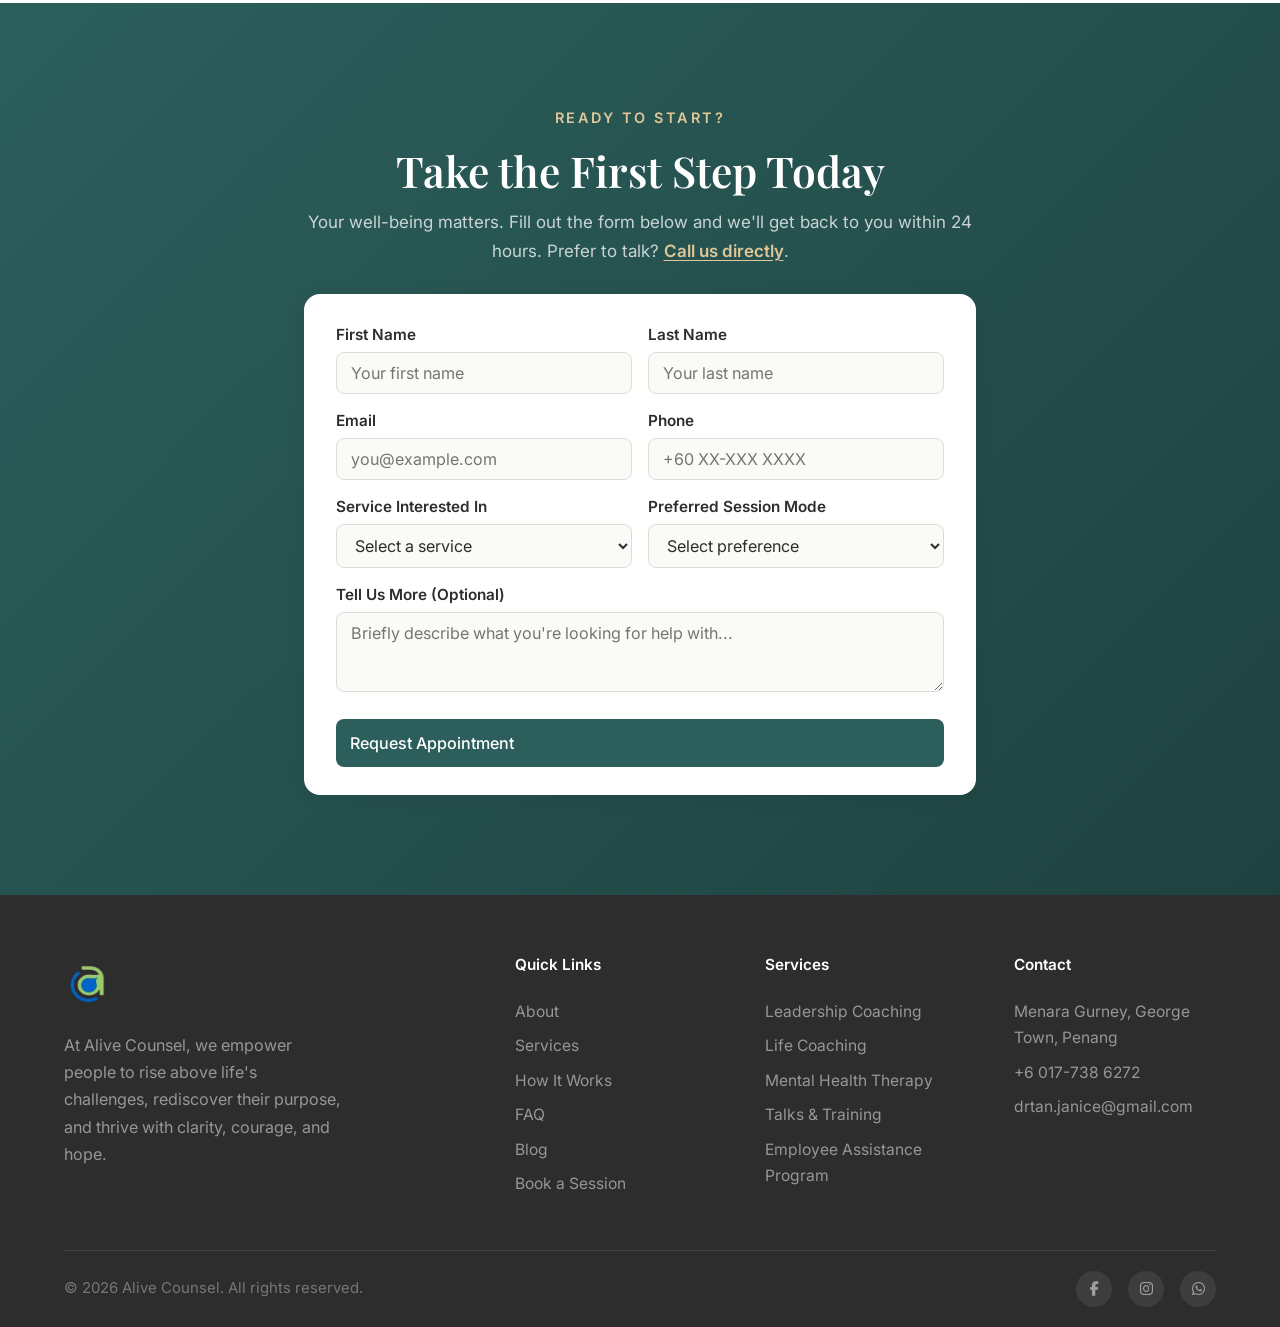
==== commit a65d18b4: "fix: replace Unicode icons with Font Awesome for consistent rendering - Swap service card icons to F" ====
--- a/index.html
+++ b/index.html
@@ -15,7 +15,7 @@
   <meta property="og:url" content="https://www.alivecounsel.com/">
   <meta property="og:site_name" content="Alive Counsel - Dr. Janice Tan">
   <meta property="og:locale" content="en_MY">
-  <meta property="og:image" content="https://www.alivecounsel.com/og-image.jpg">
+  <meta property="og:image" content="https://seanalex0512.github.io/Alive-Counsel/og-image.jpg">
   <meta property="og:image:width" content="1200">
   <meta property="og:image:height" content="630">
   <meta property="og:image:alt" content="Alive Counsel - Dr. Janice Tan - Counsel, Coach & Train">
@@ -24,10 +24,10 @@
   <meta name="twitter:card" content="summary_large_image">
   <meta name="twitter:title" content="Alive Counsel | Counsel, Coach & Train - Dr. Janice Tan">
   <meta name="twitter:description" content="At Alive Counsel, we empower people to rise above life's challenges, rediscover their purpose, and thrive with clarity, courage, and hope.">
-  <meta name="twitter:image" content="https://www.alivecounsel.com/og-image.jpg">
+  <meta name="twitter:image" content="https://seanalex0512.github.io/Alive-Counsel/og-image.jpg">
 
   <!-- Favicon -->
-  <link rel="icon" type="image/svg+xml" href="favicon.svg">
+  <link rel="icon" href="favicon.ico" sizes="any">
   <link rel="icon" type="image/png" sizes="32x32" href="favicon-32x32.png">
   <link rel="apple-touch-icon" sizes="180x180" href="apple-touch-icon.png">
 
@@ -74,7 +74,7 @@
       }
     ],
     "priceRange": "$$",
-    "image": "https://www.alivecounsel.com/og-image.jpg",
+    "image": "https://seanalex0512.github.io/Alive-Counsel/og-image.jpg",
     "sameAs": []
   }
   </script>
@@ -271,31 +271,31 @@
       <div class="services-grid">
 
         <div class="service-card">
-          <div class="service-icon">&#9733;</div>
+          <div class="service-icon"><i class="fas fa-chess-king"></i></div>
           <h3>Leadership Coaching</h3>
           <p>Develop the mindset and skills to lead with confidence. From elevating team performance and emotional intelligence to preventing burnout, we help you grow into the leader you're meant to be.</p>
         </div>
 
         <div class="service-card">
-          <div class="service-icon">&#9788;</div>
+          <div class="service-icon"><i class="fas fa-compass"></i></div>
           <h3>Life Coaching</h3>
           <p>Navigate life's crossroads with clarity and purpose. Whether you're working through relationship challenges, procrastination, retirement transitions, or simply searching for direction, we'll walk the journey with you.</p>
         </div>
 
         <div class="service-card">
-          <div class="service-icon">&#10084;</div>
+          <div class="service-icon"><i class="fas fa-heart-pulse"></i></div>
           <h3>Mental Health Therapy</h3>
           <p>A safe, compassionate space to address stress, anxiety, depression, grief, and loneliness. We use evidence-based approaches to help you heal, build resilience, and rediscover your sense of well-being.</p>
         </div>
 
         <div class="service-card">
-          <div class="service-icon">&#9775;</div>
+          <div class="service-icon"><i class="fas fa-chalkboard-user"></i></div>
           <h3>Talks &amp; Training</h3>
           <p>Engaging workshops and talks on strategic leadership, motivation, women in leadership, and influence. Ideal for organisations looking to inspire and equip their teams for meaningful growth.</p>
         </div>
 
         <div class="service-card">
-          <div class="service-icon">&#9881;</div>
+          <div class="service-icon"><i class="fas fa-building-shield"></i></div>
           <h3>Employee Assistance Program</h3>
           <p>Support your workforce through leadership development, crisis management, behavioural change, and work-life problem solving. A proactive approach to building a healthier, more productive workplace.</p>
         </div>
@@ -498,28 +498,28 @@
         <h3>Our Location</h3>
         <div class="location-details">
           <div class="location-item">
-            <div class="location-icon">&#9906;</div>
+            <div class="location-icon"><i class="fas fa-location-dot"></i></div>
             <div>
               <h4>Address</h4>
               <p>Menara Gurney, Persiaran Gurney<br>George Town, Penang<br>Malaysia</p>
             </div>
           </div>
           <div class="location-item">
-            <div class="location-icon">&#9743;</div>
+            <div class="location-icon"><i class="fas fa-phone"></i></div>
             <div>
               <h4>Phone</h4>
               <p>+6 017-738 6272</p>
             </div>
           </div>
           <div class="location-item">
-            <div class="location-icon">&#9993;</div>
+            <div class="location-icon"><i class="fas fa-envelope"></i></div>
             <div>
               <h4>Email</h4>
               <p>drtan.janice@gmail.com</p>
             </div>
           </div>
           <div class="location-item">
-            <div class="location-icon">&#9201;</div>
+            <div class="location-icon"><i class="fas fa-clock"></i></div>
             <div>
               <h4>Office Hours</h4>
               <p>Mon - Fri: 9:00 AM - 6:00 PM<br>Sat: 9:00 AM - 1:00 PM<br>Sun: Closed</p>
--- a/style.css
+++ b/style.css
@@ -534,9 +534,14 @@
 }
 
 .services-grid {
-  display: grid;
-  grid-template-columns: repeat(3, 1fr);
+  display: flex;
+  flex-wrap: wrap;
+  justify-content: center;
   gap: 28px;
+}
+
+.service-card {
+  flex: 0 1 calc((100% - 56px) / 3);
 }
 
 .service-card {
@@ -1328,8 +1333,8 @@
   .about-highlights {
     grid-template-columns: repeat(2, 1fr);
   }
-  .services-grid {
-    grid-template-columns: repeat(2, 1fr);
+  .service-card {
+    flex: 0 1 calc((100% - 28px) / 2);
   }
   .process-steps {
     grid-template-columns: repeat(2, 1fr);
@@ -1376,22 +1381,19 @@
     display: flex;
   }
   .hero-image {
-    max-width: 100%;
+    display: none;
   }
   .hero-stats {
     gap: 24px;
   }
-  .hero-stat strong {
-    font-size: 1.4rem;
-  }
   .about-image-wrap {
     max-width: 240px;
   }
   .about-highlights {
     grid-template-columns: 1fr;
   }
-  .services-grid {
-    grid-template-columns: 1fr;
+  .service-card {
+    flex: 0 1 100%;
   }
   .process-steps {
     grid-template-columns: 1fr;
@@ -1441,9 +1443,14 @@
     padding: 40px 0;
   }
   .hero-stats {
-    flex-direction: column;
     gap: 16px;
-    align-items: center;
+    justify-content: center;
+  }
+  .hero-stat strong {
+    font-size: 1.2rem;
+  }
+  .hero-stat span {
+    font-size: 0.75rem;
   }
   .about-image-wrap {
     max-width: 200px;
